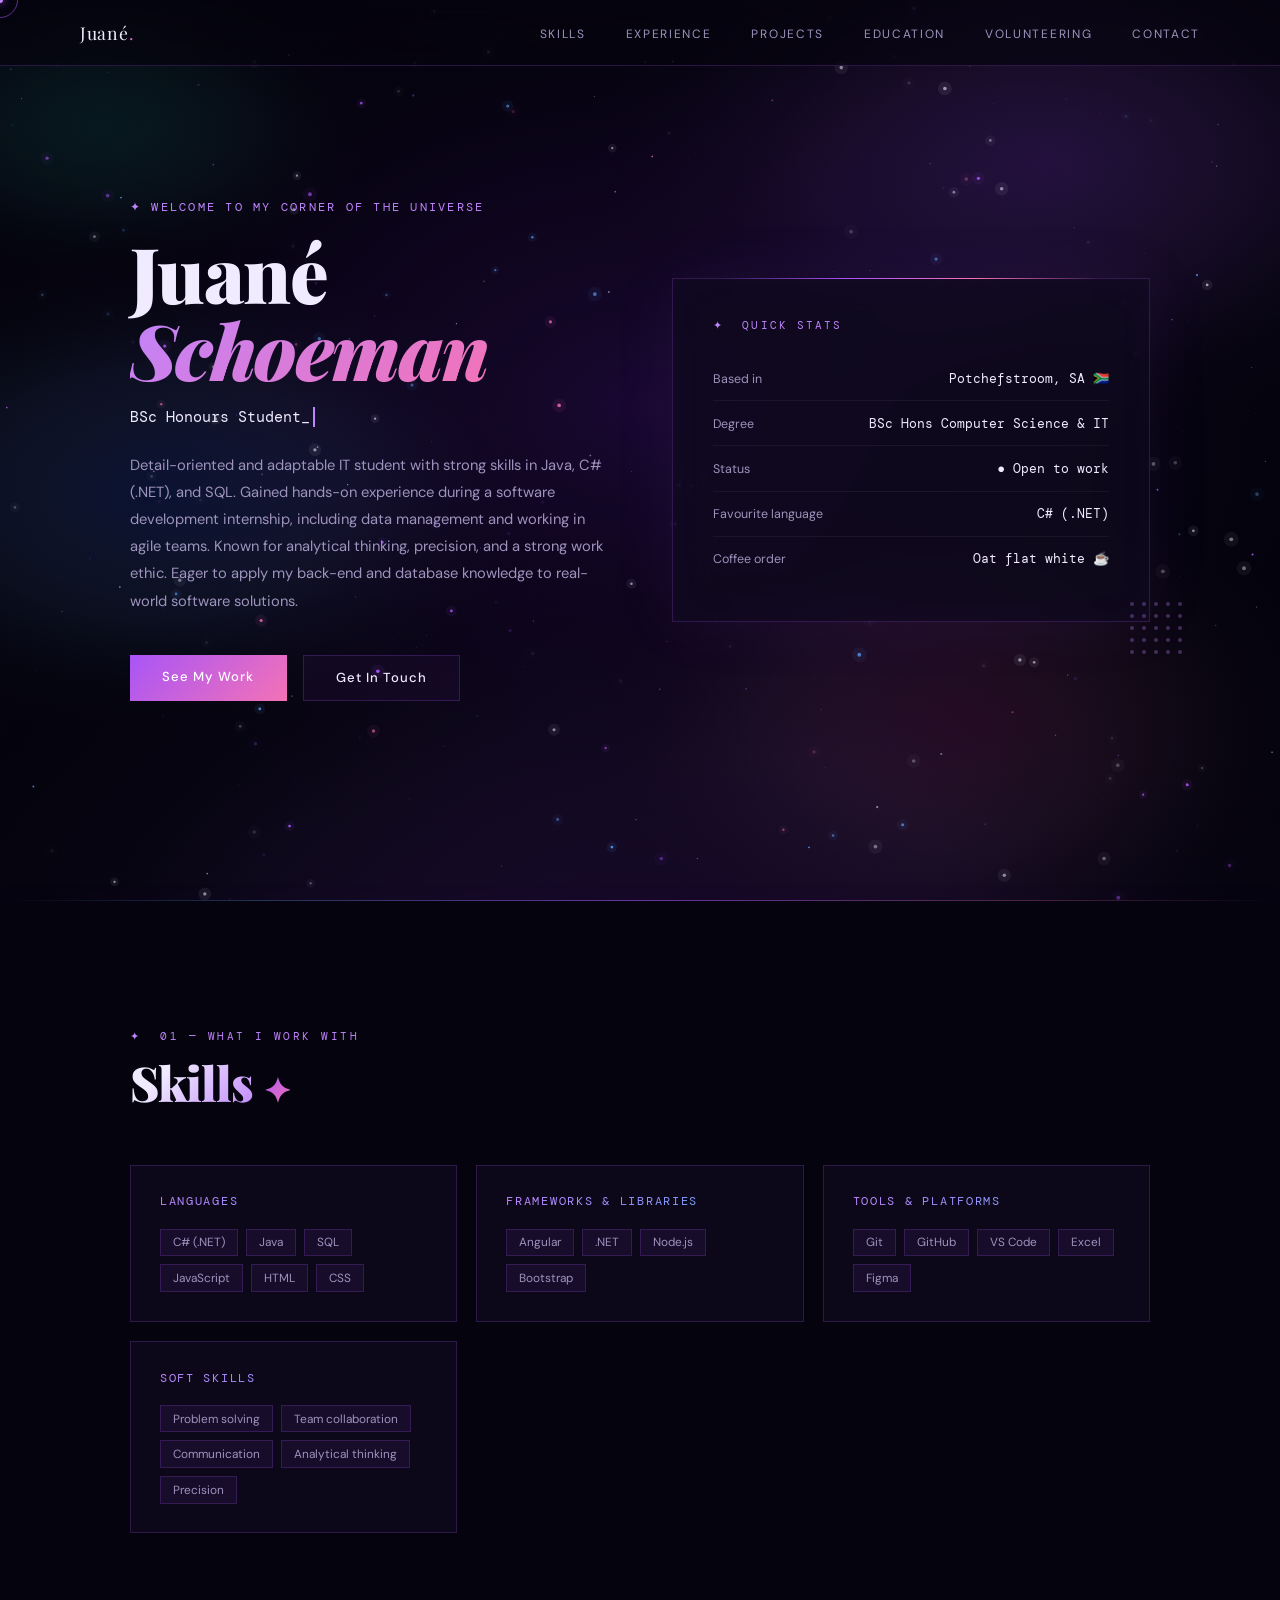
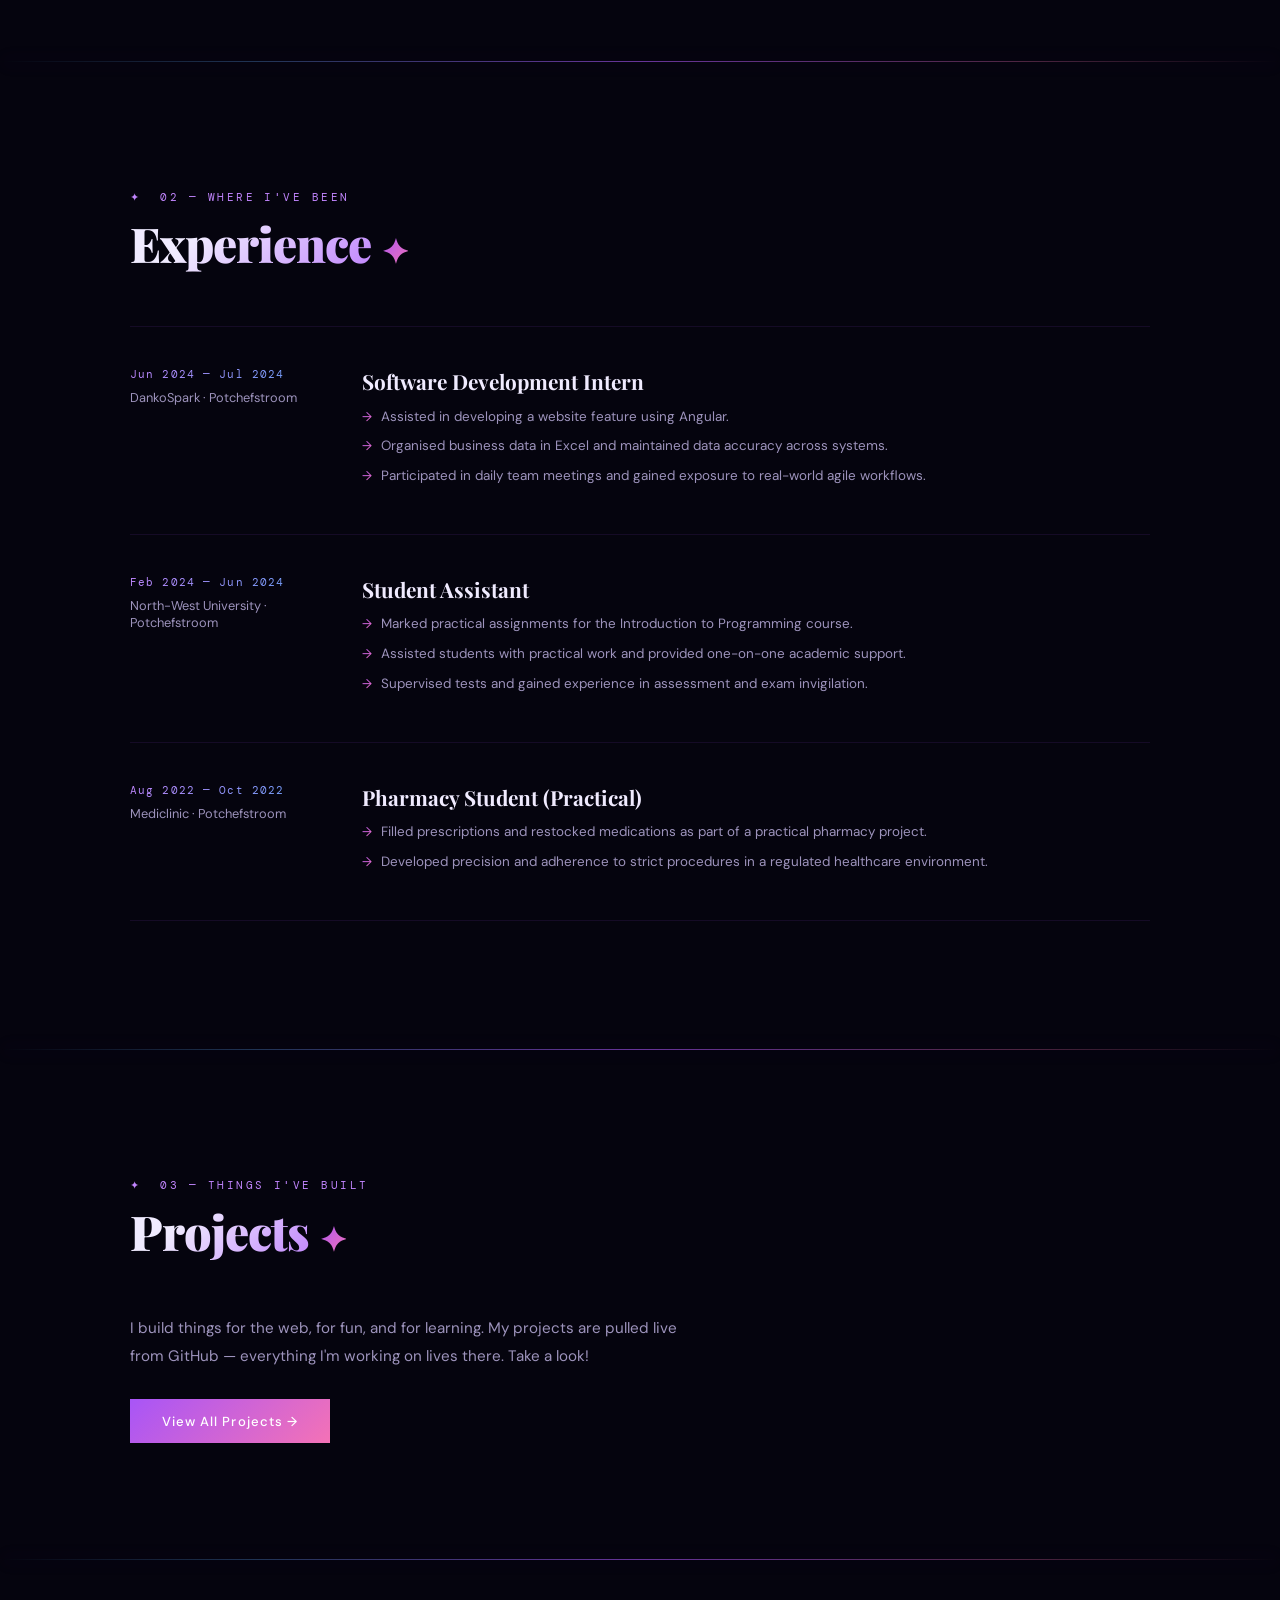
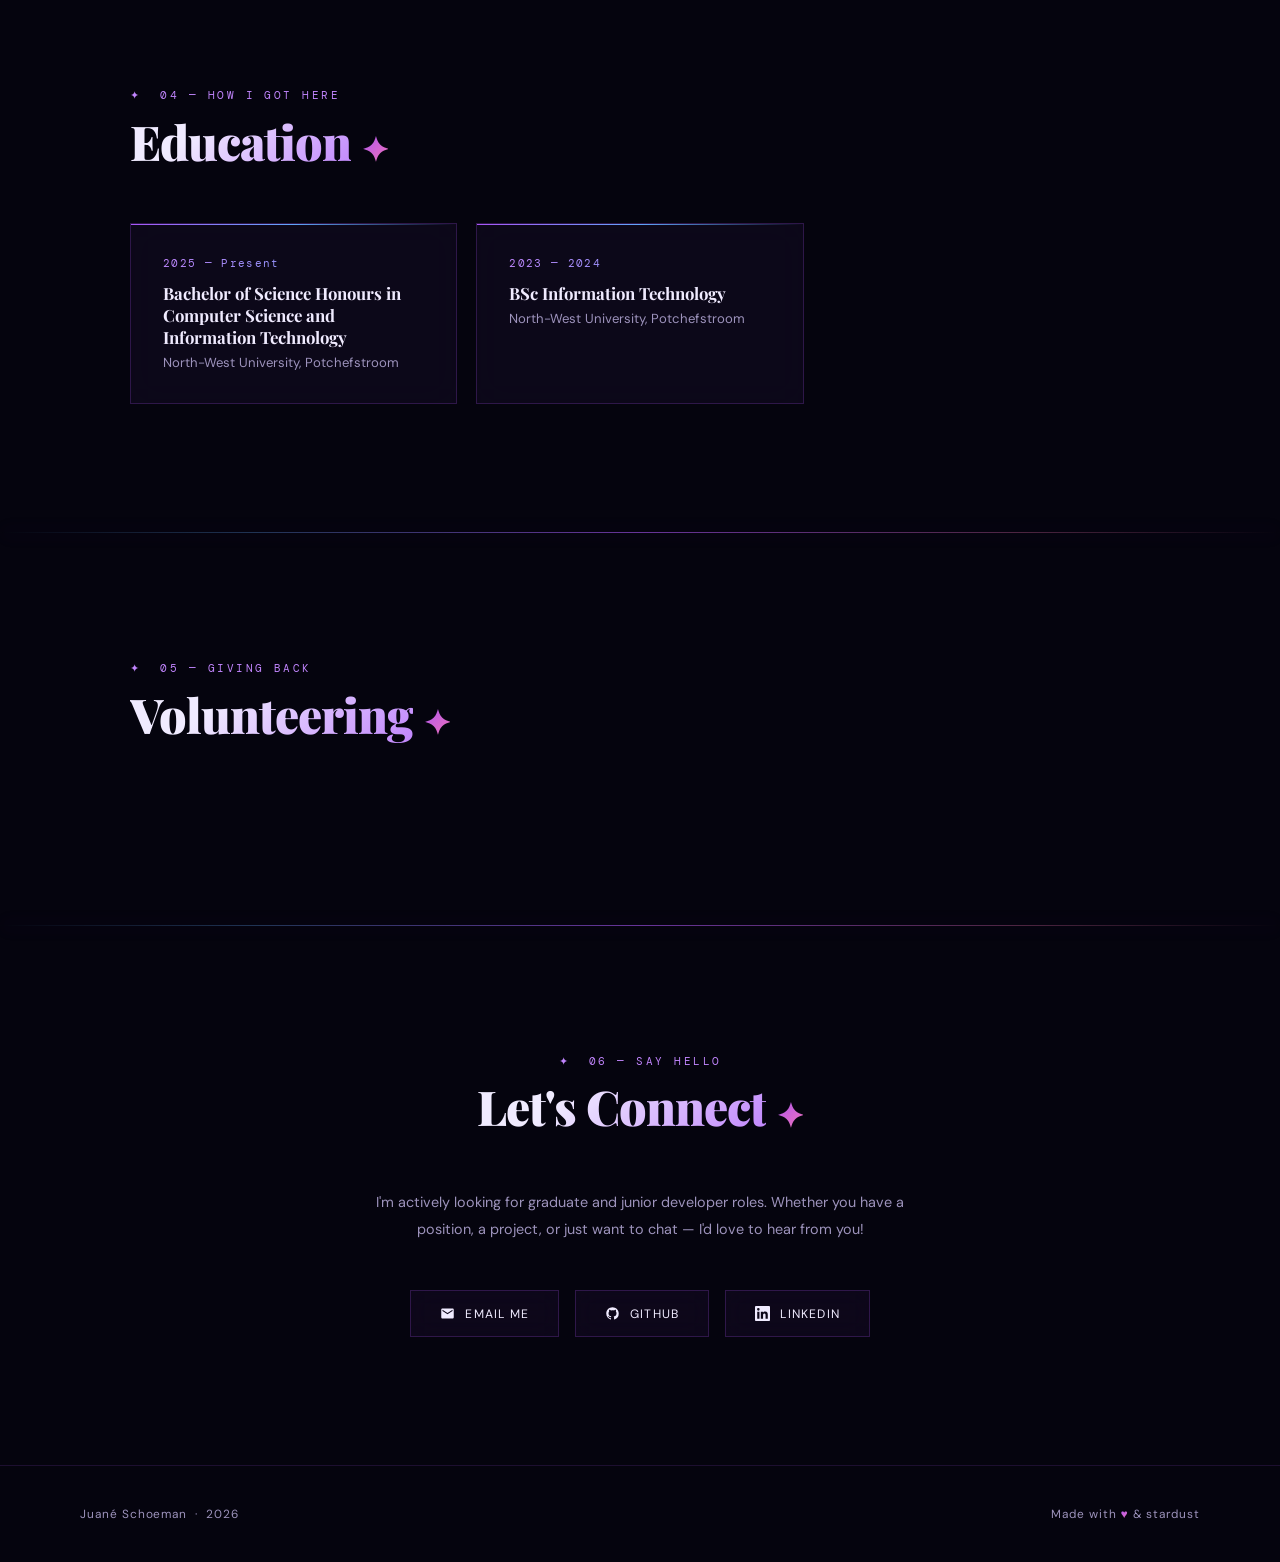
==== index.html @ dbab13a9 "Updated" ====
<!DOCTYPE html>
<html lang="en">
<head>
  <meta charset="UTF-8"/>
  <meta name="viewport" content="width=device-width, initial-scale=1.0"/>
  <title>Juané Schoeman — Software Developer</title>
  <link href="https://fonts.googleapis.com/css2?family=Playfair+Display:ital,wght@0,700;0,900;1,700&family=DM+Sans:wght@300;400;500&family=DM+Mono:wght@400;500&display=swap" rel="stylesheet"/>
  <link rel="stylesheet" href="style.css"/>
</head>
<body>

<!-- Galaxy canvas -->
<canvas id="nebula-canvas"></canvas>

<!-- Cursor -->
<div id="cur-dot"></div>
<div id="cur-ring"></div>

<!-- ═══ NAV ═══ -->
<nav>
  <a class="nav-logo" href="#hero">Juané<span>.</span></a>
  <ul class="nav-links">
    <li><a href="#skills">Skills</a></li>
    <li><a href="#experience">Experience</a></li>
    <li><a href="projects.html">Projects</a></li>
    <li><a href="#education">Education</a></li>
    <li><a href="#volunteering">Volunteering</a></li>
    <li><a href="#contact">Contact</a></li>
  </ul>
</nav>

<!-- ═══ HERO ═══ -->
<div id="hero">
  <div class="hero-inner">
    <div class="hero-left">
      <p class="hero-greeting" id="hero-greeting"></p>
      <h1 class="hero-name" id="hero-name"></h1>
      <p class="hero-title"><span id="typed"></span></p>
      <p class="hero-bio" id="hero-bio"></p>
      <div class="hero-cta">
        <a href="#projects" class="btn-fill">See My Work</a>
        <a href="#contact"  class="btn-ghost">Get In Touch</a>
      </div>
    </div>
    <div class="hero-right">
      <div class="hero-card">
        <p class="card-label">✦ &nbsp;quick stats</p>
        <div id="stats-list"></div>
      </div>
      <div class="hero-dots">
        <span></span><span></span><span></span><span></span><span></span>
        <span></span><span></span><span></span><span></span><span></span>
        <span></span><span></span><span></span><span></span><span></span>
        <span></span><span></span><span></span><span></span><span></span>
        <span></span><span></span><span></span><span></span><span></span>
      </div>
    </div>
  </div>
</div>

<div class="nebula-divider"></div>

<!-- ═══ SKILLS ═══ -->
<section id="skills" class="sec-reveal">
  <p class="sec-eyebrow">✦ &nbsp;01 — what I work with</p>
  <h2 class="sec-title"><span class="gradient-text">Skills</span><em class="title-star">✦</em></h2>
  <div class="skills-grid" id="skills-grid"></div>
</section>

<div class="nebula-divider"></div>

<!-- ═══ EXPERIENCE ═══ -->
<section id="experience" class="sec-reveal">
  <p class="sec-eyebrow">✦ &nbsp;02 — where I've been</p>
  <h2 class="sec-title"><span class="gradient-text">Experience</span><em class="title-star">✦</em></h2>
  <div class="exp-list" id="exp-list"></div>
</section>

<div class="nebula-divider"></div>

<!-- ═══ PROJECTS TEASER ═══ -->
<section id="projects" class="sec-reveal">
  <p class="sec-eyebrow">✦ &nbsp;03 — things I've built</p>
  <h2 class="sec-title"><span class="gradient-text">Projects</span><em class="title-star">✦</em></h2>
  <p style="color:var(--muted); font-size:.95rem; line-height:1.85; max-width:560px; margin-bottom:2.5rem;">
    I build things for the web, for fun, and for learning. My projects are pulled live from
    GitHub — everything I'm working on lives there. Take a look!
  </p>
  <a href="projects.html" class="btn-fill">View All Projects →</a>
</section>

<div class="nebula-divider"></div>

<!-- ═══ EDUCATION ═══ -->
<section id="education" class="sec-reveal">
  <p class="sec-eyebrow">✦ &nbsp;04 — how I got here</p>
  <h2 class="sec-title"><span class="gradient-text">Education</span><em class="title-star">✦</em></h2>
  <div class="edu-grid" id="edu-grid"></div>
</section>

<div class="nebula-divider"></div>

<!-- ═══ VOLUNTEERING ═══ -->
<section id="volunteering" class="sec-reveal">
  <p class="sec-eyebrow">✦ &nbsp;05 — giving back</p>
  <h2 class="sec-title"><span class="gradient-text">Volunteering</span><em class="title-star">✦</em></h2>
  <div class="exp-list" id="vol-list"></div>
</section>

<div class="nebula-divider"></div>

<!-- ═══ CONTACT ═══ -->
<section id="contact" class="sec-reveal">
  <div class="contact-inner">
    <p class="sec-eyebrow">✦ &nbsp;06 — say hello</p>
    <h2 class="sec-title"><span class="gradient-text">Let's Connect</span><em class="title-star">✦</em></h2>
    <p class="contact-sub">
      I'm actively looking for graduate and junior developer roles. Whether you have a
      position, a project, or just want to chat — I'd love to hear from you!
    </p>
    <div class="contact-grid">
      <a id="contact-email" href="#" class="contact-btn">
        <svg viewBox="0 0 24 24"><path d="M20 4H4c-1.1 0-2 .9-2 2v12c0 1.1.9 2 2 2h16c1.1 0 2-.9 2-2V6c0-1.1-.9-2-2-2zm0 4l-8 5-8-5V6l8 5 8-5v2z"/></svg>
        Email Me
      </a>
      <a id="contact-github" href="#" target="_blank" class="contact-btn">
        <svg viewBox="0 0 24 24"><path d="M12 2C6.48 2 2 6.48 2 12c0 4.42 2.87 8.17 6.84 9.5.5.09.68-.22.68-.48v-1.7c-2.78.6-3.37-1.34-3.37-1.34-.45-1.16-1.1-1.47-1.1-1.47-.9-.62.07-.6.07-.6 1 .07 1.53 1.03 1.53 1.03.89 1.52 2.34 1.08 2.91.83.09-.65.35-1.08.63-1.33-2.22-.25-4.55-1.11-4.55-4.94 0-1.09.39-1.98 1.03-2.68-.1-.25-.45-1.27.1-2.64 0 0 .84-.27 2.75 1.02A9.56 9.56 0 0 1 12 6.8c.85 0 1.71.11 2.51.33 1.91-1.29 2.75-1.02 2.75-1.02.55 1.37.2 2.39.1 2.64.64.7 1.03 1.59 1.03 2.68 0 3.84-2.34 4.69-4.57 4.93.36.31.68.92.68 1.85v2.74c0 .27.18.58.69.48A10.01 10.01 0 0 0 22 12c0-5.52-4.48-10-10-10z"/></svg>
        GitHub
      </a>
      <a id="contact-linkedin" href="#" target="_blank" class="contact-btn">
        <svg viewBox="0 0 24 24"><path d="M20.45 20.45h-3.56v-5.57c0-1.33-.03-3.04-1.85-3.04-1.85 0-2.13 1.45-2.13 2.94v5.67H9.35V9h3.42v1.56h.05c.48-.91 1.64-1.86 3.37-1.86 3.6 0 4.27 2.37 4.27 5.46v6.29zM5.34 7.43a2.07 2.07 0 1 1 0-4.14 2.07 2.07 0 0 1 0 4.14zm1.78 13.02H3.56V9h3.56v11.45zM22.22 0H1.77C.79 0 0 .77 0 1.72v20.56C0 23.23.79 24 1.77 24h20.45C23.21 24 24 23.23 24 22.28V1.72C24 .77 23.21 0 22.22 0z"/></svg>
        LinkedIn
      </a>
    </div>
  </div>
</section>

<footer>
  <span>Juané Schoeman &nbsp;·&nbsp; <span id="yr"></span></span>
  <span>Made with <span class="footer-heart">♥</span> &amp; stardust</span>
</footer>

<script src="script.js"></script>
</body>
</html>
---- style.css ----
/* ═══════════════════════════════════════════
   Juané Schoeman — Portfolio Stylesheet
   Galaxy / Nebula Theme
   ═══════════════════════════════════════════ */

*, *::before, *::after { box-sizing: border-box; margin: 0; padding: 0; }

/* ── Variables ── */
:root {
  --bg:          #05040e;
  --bg2:         rgba(15,10,30,0.75);
  --bg3:         rgba(20,14,40,0.6);
  --purple:      #a855f7;
  --purple-soft: #c084fc;
  --blue:        #60a5fa;
  --pink:        #f472b6;
  --teal:        #2dd4bf;
  --white:       #f0ebff;
  --muted:       #9d93bc;
  --border:      rgba(168,85,247,0.22);
  --border2:     rgba(255,255,255,0.08);
  --glow-p:      rgba(168,85,247,0.35);
  --glow-pk:     rgba(244,114,182,0.25);
}

html { scroll-behavior: smooth; }

body {
  background: var(--bg);
  color: var(--white);
  font-family: 'DM Sans', sans-serif;
  overflow-x: hidden;
  cursor: none;
}

/* ── Nebula Canvas ── */
#nebula-canvas { position: fixed; inset: 0; z-index: 0; pointer-events: none; }

/* ── Custom Cursor ── */
#cur-dot, #cur-ring {
  position: fixed; pointer-events: none; z-index: 9999;
  border-radius: 50%; transform: translate(-50%, -50%);
}
#cur-dot {
  width: 6px; height: 6px;
  background: var(--purple-soft);
  box-shadow: 0 0 8px var(--purple);
}
#cur-ring {
  width: 36px; height: 36px;
  border: 1px solid var(--purple);
  opacity: .55;
  transition: width .2s, height .2s, opacity .2s, border-color .2s;
}
body:has(a:hover) #cur-ring,
body:has(button:hover) #cur-ring {
  width: 56px; height: 56px; opacity: 1; border-color: var(--pink);
}

/* ── Scrollbar ── */
::-webkit-scrollbar { width: 3px; }
::-webkit-scrollbar-track { background: var(--bg); }
::-webkit-scrollbar-thumb { background: linear-gradient(var(--purple), var(--pink)); border-radius: 2px; }

/* ── Nav ── */
nav {
  position: fixed; top: 0; width: 100%; z-index: 200;
  display: flex; align-items: center; justify-content: space-between;
  padding: 1.3rem 5rem;
  background: rgba(5,4,14,0.6);
  backdrop-filter: blur(28px);
  border-bottom: 1px solid var(--border);
}
.nav-logo {
  font-family: 'Playfair Display', serif;
  font-size: 1.1rem; color: var(--white);
  text-decoration: none; letter-spacing: .04em;
}
.nav-logo span {
  background: linear-gradient(135deg, var(--purple), var(--pink));
  -webkit-background-clip: text; -webkit-text-fill-color: transparent;
}
.nav-links { display: flex; gap: 2.5rem; list-style: none; }
.nav-links a {
  font-size: .75rem; letter-spacing: .14em; text-transform: uppercase;
  color: var(--muted); text-decoration: none;
  transition: color .2s; position: relative;
}
.nav-links a::after {
  content: ''; position: absolute; bottom: -4px; left: 0;
  width: 0; height: 1px;
  background: linear-gradient(90deg, var(--purple), var(--pink));
  transition: width .3s;
}
.nav-links a:hover { color: var(--white); }
.nav-links a:hover::after { width: 100%; }

/* ── Sections ── */
section { position: relative; z-index: 1; padding: 8rem 5rem; max-width: 1180px; margin: 0 auto; }

/* ── Nebula Divider ── */
.nebula-divider {
  position: relative; z-index: 1; width: 100%; height: 1px;
  background: linear-gradient(90deg,
    transparent 0%,
    rgba(96,165,250,0.3) 20%,
    rgba(168,85,247,0.6) 50%,
    rgba(244,114,182,0.3) 80%,
    transparent 100%);
  box-shadow: 0 0 18px rgba(168,85,247,0.25);
}

/* ── Section Headers ── */
.sec-eyebrow {
  font-family: 'DM Mono', monospace;
  font-size: .7rem; letter-spacing: .22em; text-transform: uppercase;
  color: var(--purple-soft); margin-bottom: .8rem;
}
.sec-title {
  font-family: 'Playfair Display', serif;
  font-size: clamp(2rem, 4vw, 3rem);
  font-weight: 900; letter-spacing: -.02em;
  line-height: 1.1; margin-bottom: 3.5rem;
}
.gradient-text {
  background: linear-gradient(135deg, var(--white) 30%, var(--purple-soft));
  -webkit-background-clip: text; -webkit-text-fill-color: transparent;
}
.title-star {
  display: inline-block; margin-left: .6rem;
  font-style: normal; font-size: .7em;
  background: linear-gradient(135deg, var(--purple), var(--pink));
  -webkit-background-clip: text; -webkit-text-fill-color: transparent;
  vertical-align: middle;
}

/* ── Section Reveal ── */
.sec-reveal {
  opacity: 0; transform: translateY(40px);
  transition: opacity .9s cubic-bezier(.16,1,.3,1), transform .9s cubic-bezier(.16,1,.3,1);
}
.sec-reveal.in-view { opacity: 1; transform: translateY(0); }

/* ── Hero ── */
#hero { min-height: 100vh; max-width: 100%; display: flex; align-items: center; padding: 0; }
.hero-inner {
  max-width: 1180px; width: 100%; margin: 0 auto; padding: 0 5rem;
  display: grid; grid-template-columns: 1fr 1fr; gap: 4rem; align-items: center;
}
.hero-greeting {
  font-family: 'DM Mono', monospace; font-size: .78rem; color: var(--purple-soft);
  letter-spacing: .18em; text-transform: uppercase; margin-bottom: 1.2rem;
  animation: fadeUp .6s ease both;
}
.hero-name {
  font-family: 'Playfair Display', serif;
  font-size: clamp(3rem, 6vw, 5.5rem); font-weight: 900;
  line-height: 1.0; letter-spacing: -.02em;
  animation: fadeUp .6s .1s ease both;
}
.hero-name em {
  font-style: italic;
  background: linear-gradient(135deg, var(--purple-soft), var(--pink));
  -webkit-background-clip: text; -webkit-text-fill-color: transparent;
}
.hero-title {
  margin-top: 1.2rem; font-family: 'DM Mono', monospace;
  font-size: .92rem; color: var(--muted);
  animation: fadeUp .6s .2s ease both; min-height: 1.4em;
}
.hero-title span { color: var(--white); border-right: 2px solid var(--purple-soft); padding-right: 3px; }
.hero-bio {
  margin-top: 1.5rem; color: var(--muted);
  font-size: .92rem; line-height: 1.85; max-width: 480px;
  animation: fadeUp .6s .3s ease both;
}
.hero-cta { display: flex; gap: 1rem; margin-top: 2.5rem; flex-wrap: wrap; animation: fadeUp .6s .4s ease both; }

/* ── Buttons ── */
.btn-fill {
  background: linear-gradient(135deg, var(--purple), var(--pink));
  color: #fff; padding: .85rem 2rem; border: none;
  font-family: 'DM Sans', sans-serif; font-weight: 500;
  font-size: .82rem; letter-spacing: .08em;
  text-decoration: none; cursor: none;
  position: relative; overflow: hidden;
  transition: box-shadow .3s, transform .15s;
}
.btn-fill:hover { box-shadow: 0 6px 28px var(--glow-p), 0 0 60px var(--glow-pk); }

.btn-ghost {
  border: 1px solid var(--border); color: var(--white);
  padding: .85rem 2rem;
  font-family: 'DM Sans', sans-serif; font-weight: 500;
  font-size: .82rem; letter-spacing: .08em;
  text-decoration: none; cursor: none;
  background: rgba(168,85,247,0.05);
  transition: border-color .2s, background .2s, color .2s, box-shadow .2s;
}
.btn-ghost:hover {
  border-color: var(--purple-soft); color: var(--purple-soft);
  background: rgba(168,85,247,0.1); box-shadow: 0 0 20px rgba(168,85,247,0.15);
}

/* ── Hero Card ── */
.hero-right { animation: fadeUp .6s .35s ease both; position: relative; }
.hero-card {
  background: var(--bg2); border: 1px solid var(--border);
  padding: 2.5rem; position: relative;
  backdrop-filter: blur(20px);
  box-shadow: 0 0 60px rgba(168,85,247,0.08), inset 0 0 40px rgba(168,85,247,0.03);
}
.hero-card::before {
  content: ''; position: absolute; top: -1px; left: 10%; right: 10%; height: 1px;
  background: linear-gradient(90deg, transparent, var(--purple), var(--pink), transparent);
}
.card-label {
  font-family: 'DM Mono', monospace; font-size: .66rem;
  letter-spacing: .2em; text-transform: uppercase;
  color: var(--purple-soft); margin-bottom: 1.5rem;
}
.card-stat {
  display: flex; justify-content: space-between; align-items: baseline;
  padding: .85rem 0; border-bottom: 1px solid rgba(255,255,255,0.05);
}
.card-stat:last-child { border-bottom: none; }
.stat-label { font-size: .78rem; color: var(--muted); }
.stat-value { font-family: 'DM Mono', monospace; font-size: .82rem; color: var(--white); }
.stat-value .accent {
  background: linear-gradient(135deg, var(--purple-soft), var(--pink));
  -webkit-background-clip: text; -webkit-text-fill-color: transparent;
}
.hero-dots {
  position: absolute; bottom: -2rem; right: -2rem;
  display: grid; grid-template-columns: repeat(5,1fr); gap: 8px; opacity: .3;
}
.hero-dots span { width: 4px; height: 4px; border-radius: 50%; background: var(--purple-soft); display: block; }

/* ── Skills ── */
.skills-grid { display: grid; grid-template-columns: repeat(auto-fill, minmax(260px,1fr)); gap: 1.2rem; }
.skill-box {
  background: var(--bg2); border: 1px solid var(--border);
  padding: 1.8rem; position: relative; overflow: hidden;
  backdrop-filter: blur(16px);
  transition: border-color .3s, transform .3s, box-shadow .3s;
}
.skill-box::before {
  content: ''; position: absolute; top: 0; left: 0; width: 100%; height: 1px;
  background: linear-gradient(90deg, transparent, var(--purple), transparent);
  opacity: 0; transition: opacity .3s;
}
.skill-box:hover { border-color: rgba(168,85,247,0.5); transform: translateY(-4px); box-shadow: 0 8px 40px rgba(168,85,247,0.15), 0 0 80px rgba(168,85,247,0.05); }
.skill-box:hover::before { opacity: 1; }
.skill-box::after {
  content: ''; position: absolute; top: 0; left: -75%; width: 50%; height: 100%;
  background: linear-gradient(120deg, transparent, rgba(168,85,247,0.07), transparent);
  transform: skewX(-20deg); transition: left .55s ease; pointer-events: none;
}
.skill-box:hover::after { left: 130%; }
.skill-box-title {
  font-family: 'DM Mono', monospace; font-size: .72rem; letter-spacing: .15em; text-transform: uppercase;
  background: linear-gradient(135deg, var(--purple-soft), var(--blue));
  -webkit-background-clip: text; -webkit-text-fill-color: transparent;
  margin-bottom: 1.2rem;
}
.skill-pills { display: flex; flex-wrap: wrap; gap: .5rem; }
.skill-pill {
  background: rgba(168,85,247,0.08); border: 1px solid rgba(168,85,247,0.2);
  color: var(--muted); font-size: .74rem; padding: .3rem .75rem;
  transition: color .2s, border-color .2s, background .2s;
}
.skill-pill:hover { color: var(--white); border-color: var(--purple); background: rgba(168,85,247,0.15); }

/* ── Experience ── */
.exp-list { display: flex; flex-direction: column; }
.exp-item {
  display: grid; grid-template-columns: 200px 1fr;
  gap: 2rem; padding: 2.5rem 0;
  border-bottom: 1px solid rgba(168,85,247,0.1);
  opacity: 0; transform: translateY(20px);
  transition: opacity .6s, transform .6s;
}
.exp-item:first-child { border-top: 1px solid rgba(168,85,247,0.1); }
.exp-item.visible { opacity: 1; transform: translateY(0); }
.exp-date {
  font-family: 'DM Mono', monospace; font-size: .7rem;
  background: linear-gradient(135deg, var(--purple-soft), var(--blue));
  -webkit-background-clip: text; -webkit-text-fill-color: transparent;
  letter-spacing: .1em; margin-bottom: .5rem;
}
.exp-company { font-size: .8rem; color: var(--muted); }
.exp-role { font-family: 'Playfair Display', serif; font-size: 1.3rem; font-weight: 700; margin-bottom: .6rem; }
.exp-desc { color: var(--muted); font-size: .84rem; line-height: 1.8; }
.exp-desc li { list-style: none; padding-left: 1.2rem; position: relative; margin-bottom: .35rem; }
.exp-desc li::before {
  content: '→'; position: absolute; left: 0;
  background: linear-gradient(135deg, var(--purple), var(--pink));
  -webkit-background-clip: text; -webkit-text-fill-color: transparent;
  font-size: .8rem;
}

/* ── Projects ── */
.proj-grid { display: grid; grid-template-columns: repeat(auto-fill, minmax(320px,1fr)); gap: 1.5rem; }
.proj-card {
  background: var(--bg2); border: 1px solid var(--border);
  padding: 2rem; position: relative; overflow: hidden;
  backdrop-filter: blur(16px);
  opacity: 0; transform: translateY(20px);
  transition: opacity .5s, transform .5s, border-color .3s, box-shadow .3s;
}
.proj-card.visible { opacity: 1; transform: translateY(0); }
.proj-card:hover { border-color: rgba(168,85,247,0.5); box-shadow: 0 8px 40px rgba(168,85,247,0.18), 0 0 80px rgba(244,114,182,0.06); }
.proj-card::before {
  content: ''; position: absolute; bottom: 0; left: 0; right: 0; height: 1px;
  background: linear-gradient(90deg, transparent, var(--purple), var(--pink), transparent);
  transform: scaleX(0); transform-origin: left; transition: transform .4s;
}
.proj-card:hover::before { transform: scaleX(1); }
.proj-card::after {
  content: ''; position: absolute; top: 0; left: -75%; width: 50%; height: 100%;
  background: linear-gradient(120deg, transparent, rgba(168,85,247,0.06), transparent);
  transform: skewX(-20deg); transition: left .55s ease; pointer-events: none;
}
.proj-card:hover::after { left: 130%; }
.proj-card-top { display: flex; justify-content: space-between; align-items: flex-start; margin-bottom: 1.2rem; }
.proj-num {
  font-family: 'DM Mono', monospace; font-size: .66rem;
  background: linear-gradient(135deg, var(--purple-soft), var(--pink));
  -webkit-background-clip: text; -webkit-text-fill-color: transparent;
  letter-spacing: .15em;
}
.proj-links-top { display: flex; gap: .8rem; }
.proj-links-top a { color: var(--muted); font-size: .7rem; text-decoration: none; letter-spacing: .1em; text-transform: uppercase; transition: color .2s; }
.proj-links-top a:hover { color: var(--purple-soft); }
.proj-title { font-family: 'Playfair Display', serif; font-size: 1.15rem; font-weight: 700; margin-bottom: .8rem; }
.proj-desc { color: var(--muted); font-size: .82rem; line-height: 1.75; margin-bottom: 1.5rem; }
.proj-stack { display: flex; flex-wrap: wrap; gap: .4rem; }
.proj-tag {
  font-family: 'DM Mono', monospace; font-size: .63rem; letter-spacing: .08em;
  color: var(--purple-soft); border: 1px solid rgba(168,85,247,0.25);
  padding: .2rem .6rem; background: rgba(168,85,247,0.07);
}
.proj-card.placeholder {
  border-style: dashed; display: flex; flex-direction: column;
  align-items: center; justify-content: center;
  min-height: 220px; text-align: center; gap: .8rem;
  border-color: rgba(168,85,247,0.15);
}
.proj-card.placeholder .ph-icon { font-size: 2rem; opacity: .35; }
.proj-card.placeholder p { color: var(--muted); font-size: .8rem; line-height: 1.7; }

/* ── Education ── */
.edu-grid { display: grid; grid-template-columns: repeat(auto-fill, minmax(280px,1fr)); gap: 1.2rem; }
.edu-card {
  background: var(--bg2); border: 1px solid var(--border);
  padding: 2rem; position: relative; overflow: hidden;
  backdrop-filter: blur(16px);
  opacity: 0; transform: translateY(20px);
  transition: opacity .5s, transform .5s, border-color .3s, box-shadow .3s;
}
.edu-card.visible { opacity: 1; transform: translateY(0); }
.edu-card::before {
  content: ''; position: absolute; top: 0; left: 0; right: 0; height: 1px;
  background: linear-gradient(90deg, var(--purple), var(--blue), transparent);
}
.edu-card:hover { border-color: rgba(168,85,247,0.45); box-shadow: 0 8px 40px rgba(168,85,247,0.14); }
.edu-card::after {
  content: ''; position: absolute; top: 0; left: -75%; width: 50%; height: 100%;
  background: linear-gradient(120deg, transparent, rgba(96,165,250,0.06), transparent);
  transform: skewX(-20deg); transition: left .55s ease; pointer-events: none;
}
.edu-card:hover::after { left: 130%; }
.edu-year {
  font-family: 'DM Mono', monospace; font-size: .7rem;
  background: linear-gradient(135deg, var(--purple-soft), var(--blue));
  -webkit-background-clip: text; -webkit-text-fill-color: transparent;
  letter-spacing: .12em; margin-bottom: .7rem;
}
.edu-degree { font-family: 'Playfair Display', serif; font-size: 1.05rem; font-weight: 700; margin-bottom: .4rem; }
.edu-school { color: var(--muted); font-size: .82rem; }

/* ── Contact ── */
#contact { text-align: center; }
.contact-inner { max-width: 580px; margin: 0 auto; }
.contact-sub { color: var(--muted); font-size: .9rem; line-height: 1.85; margin-bottom: 3rem; }
.contact-grid { display: flex; flex-wrap: wrap; justify-content: center; gap: 1rem; }
.contact-btn {
  display: flex; align-items: center; gap: .65rem;
  border: 1px solid var(--border); color: var(--white);
  padding: .9rem 1.8rem; text-decoration: none;
  font-size: .76rem; letter-spacing: .1em; text-transform: uppercase;
  background: rgba(168,85,247,0.05); backdrop-filter: blur(12px);
  transition: border-color .2s, color .2s, box-shadow .2s, background .2s;
}
.contact-btn:hover { border-color: var(--purple-soft); color: var(--purple-soft); background: rgba(168,85,247,0.12); box-shadow: 0 0 28px rgba(168,85,247,0.2); }
.contact-btn svg { width: 15px; height: 15px; fill: currentColor; flex-shrink: 0; }

/* ── Footer ── */
footer {
  position: relative; z-index: 1;
  border-top: 1px solid rgba(168,85,247,0.15);
  padding: 2.5rem 5rem;
  display: flex; justify-content: space-between; align-items: center;
  color: var(--muted); font-size: .74rem; letter-spacing: .08em;
}
.footer-heart {
  background: linear-gradient(135deg, var(--purple), var(--pink));
  -webkit-background-clip: text; -webkit-text-fill-color: transparent;
}

/* ── Animations ── */
@keyframes fadeUp {
  from { opacity: 0; transform: translateY(24px); }
  to   { opacity: 1; transform: translateY(0); }
}

/* ── Responsive ── */
@media (max-width: 900px) {
  nav { padding: 1rem 1.5rem; }
  .nav-links { display: none; }
  section { padding: 5rem 1.5rem; }
  .hero-inner { grid-template-columns: 1fr; padding: 6rem 1.5rem 3rem; }
  .hero-right { display: none; }
  footer { padding: 2rem 1.5rem; flex-direction: column; gap: .5rem; text-align: center; }
  .exp-item { grid-template-columns: 1fr; gap: .5rem; }
}
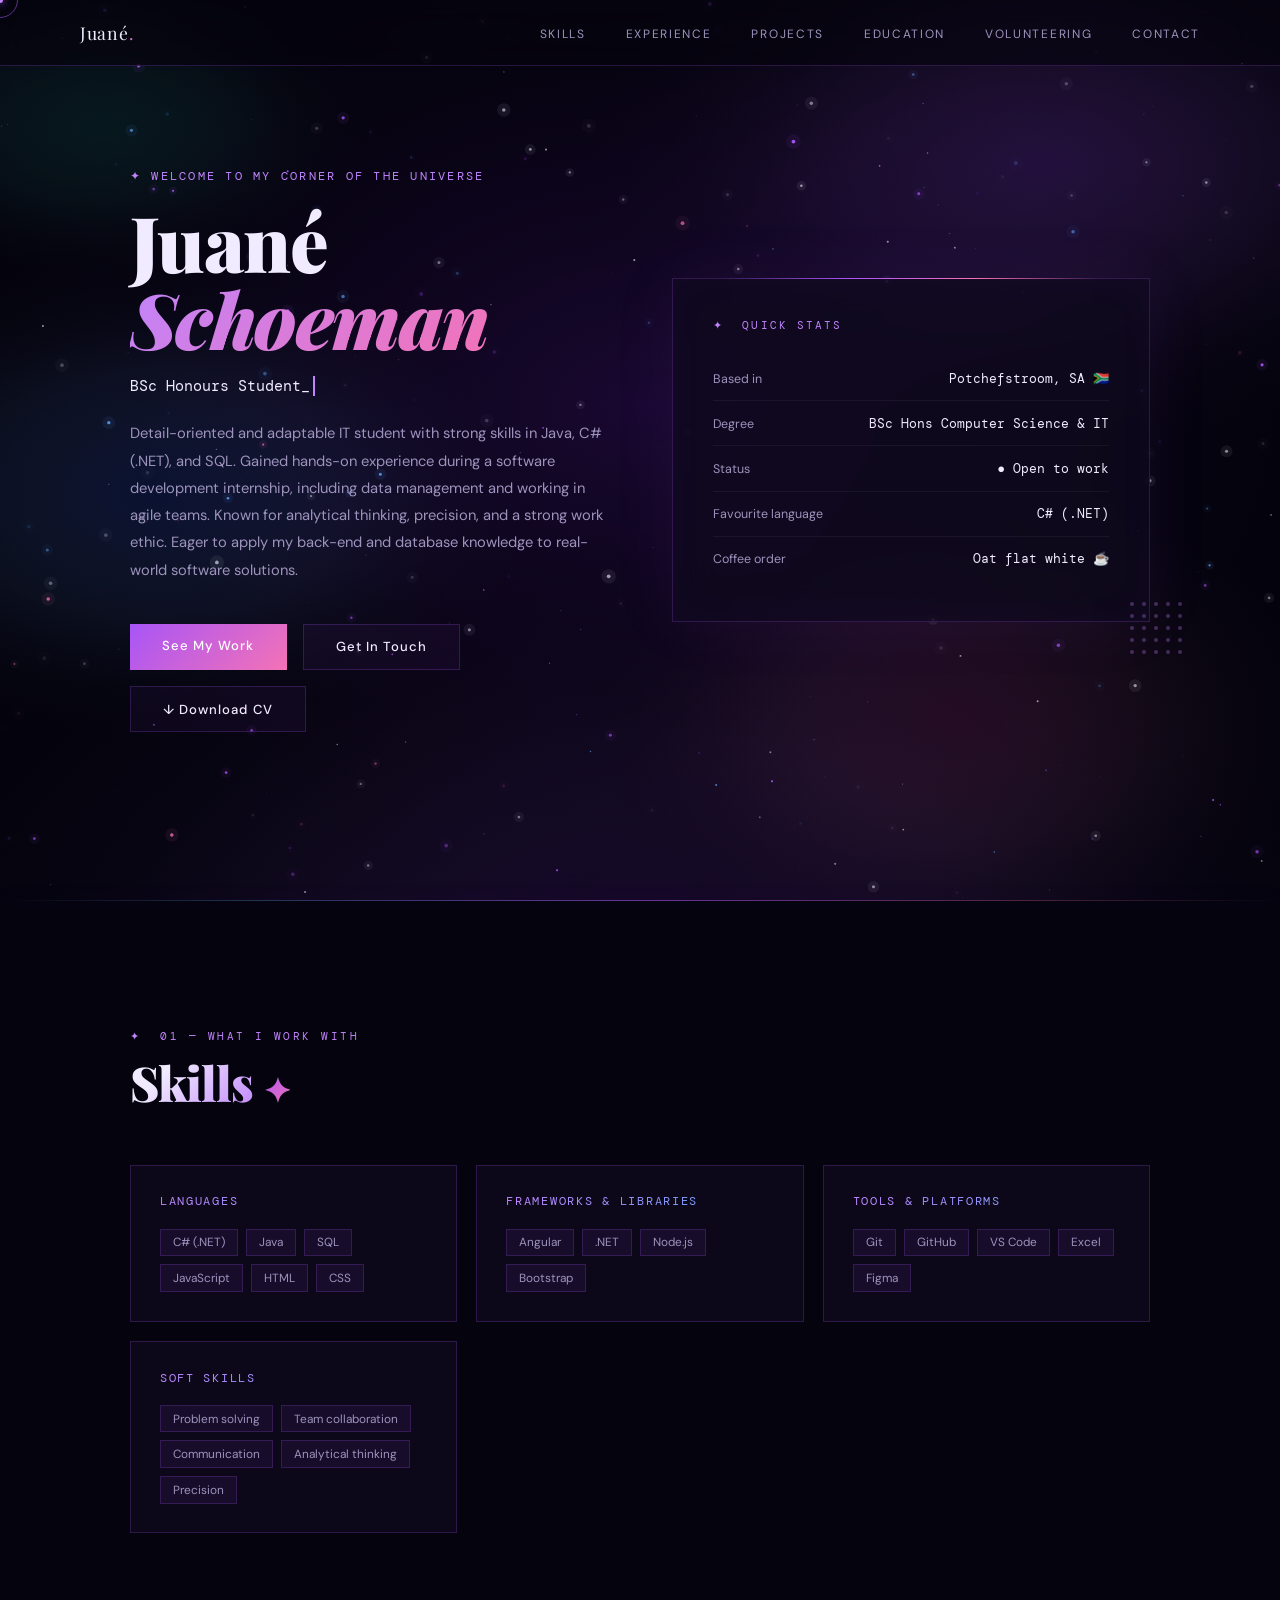
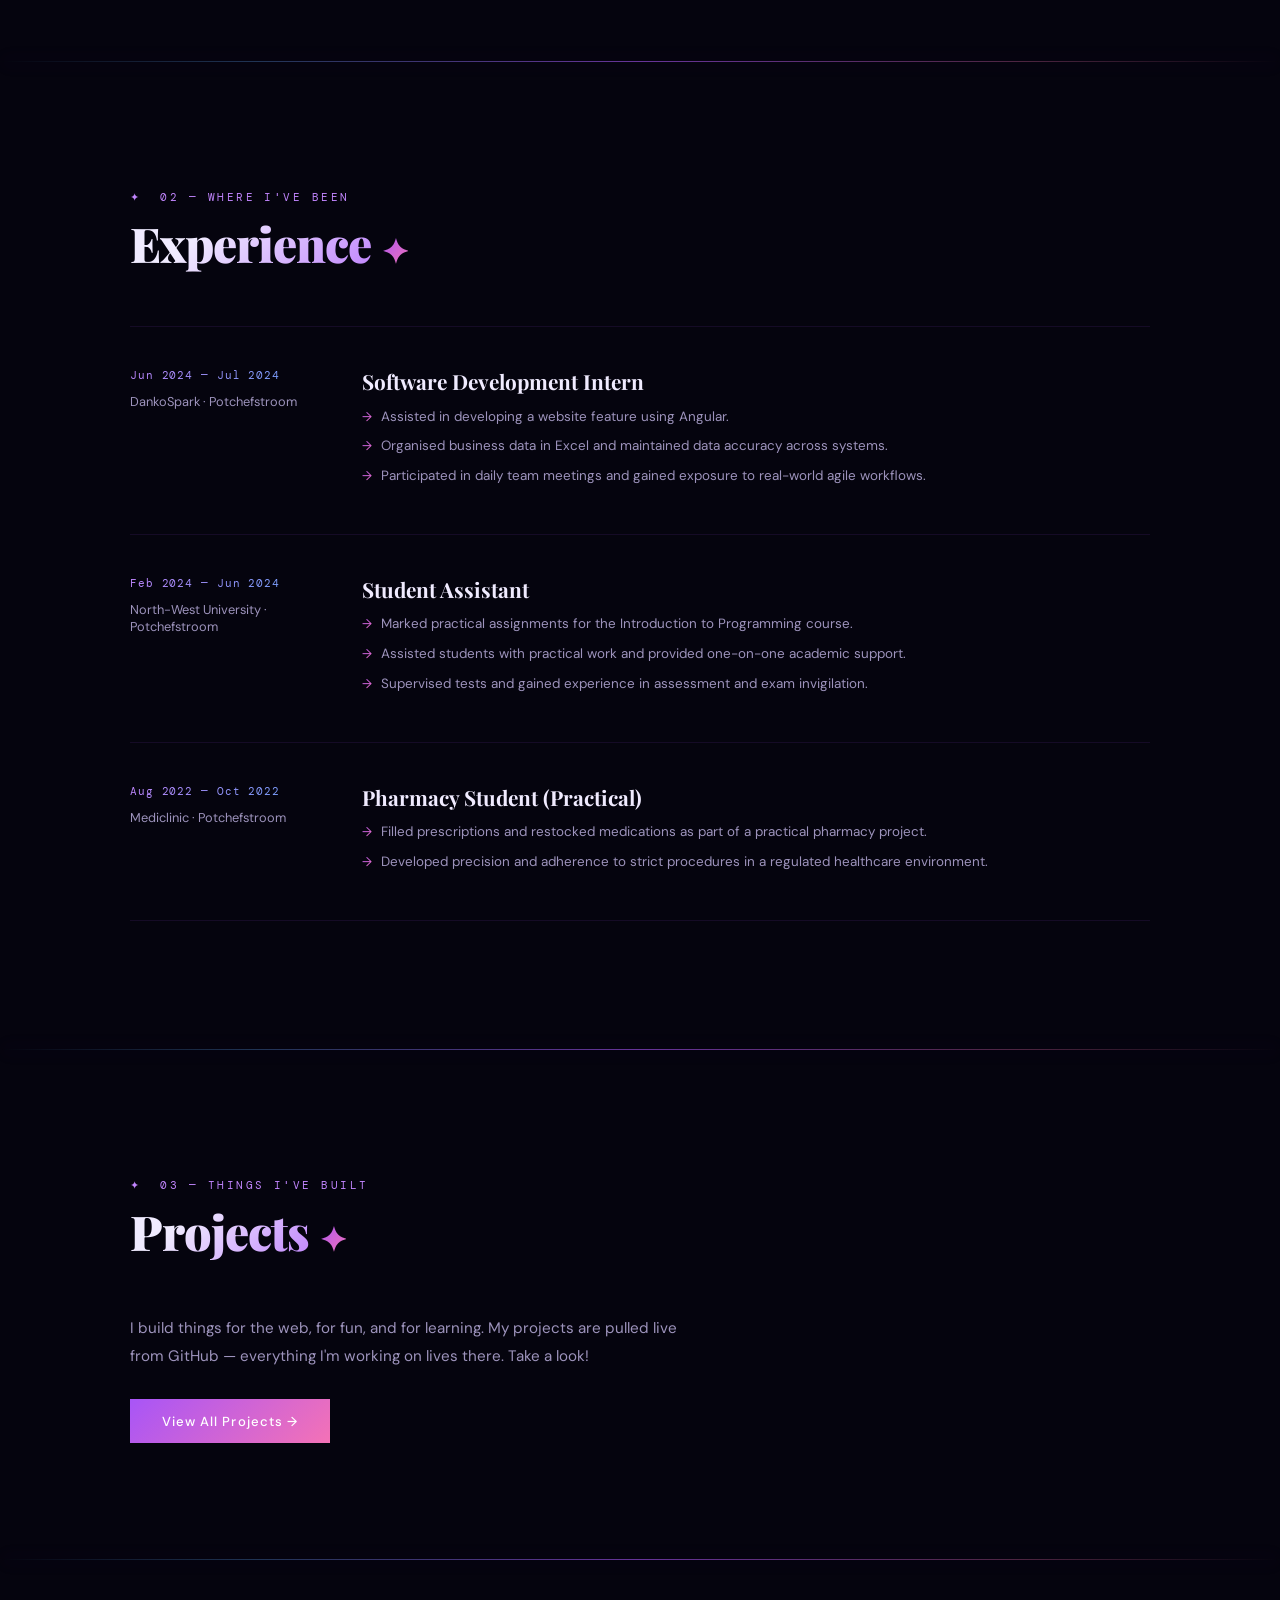
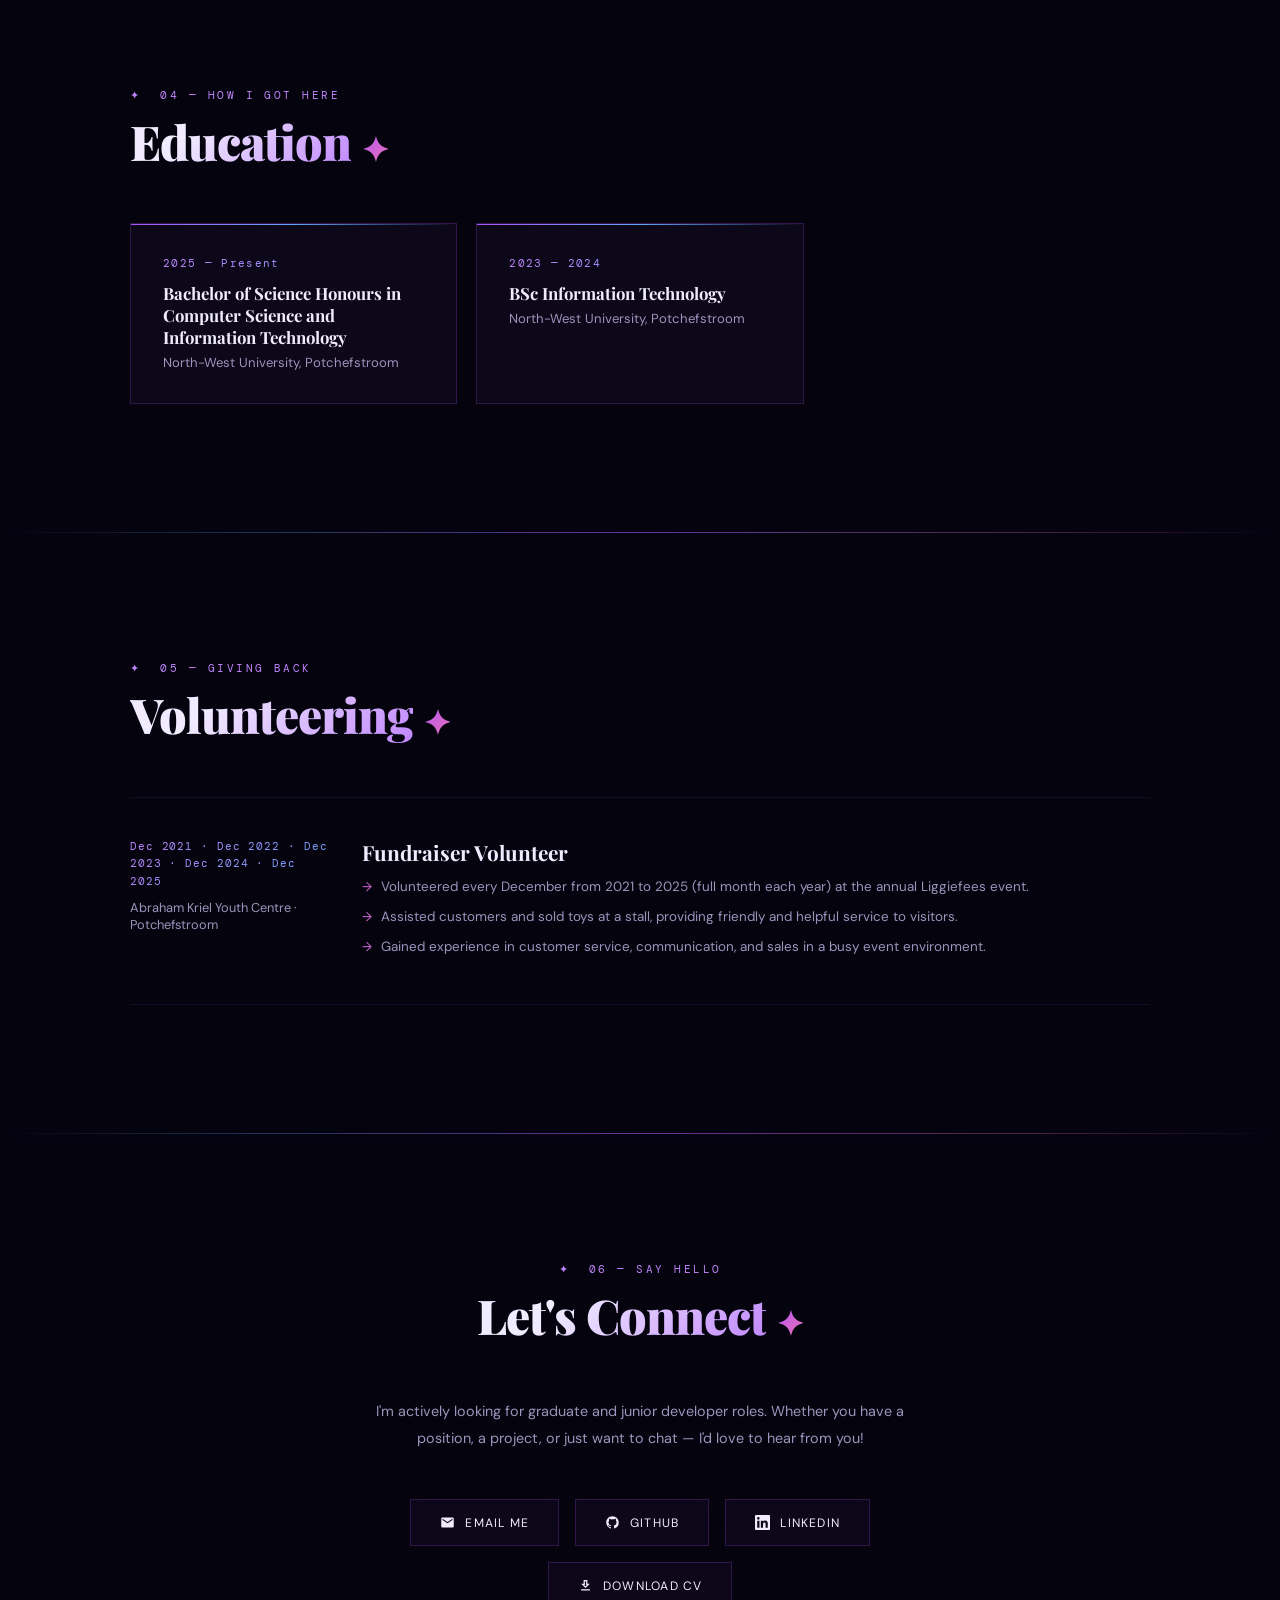
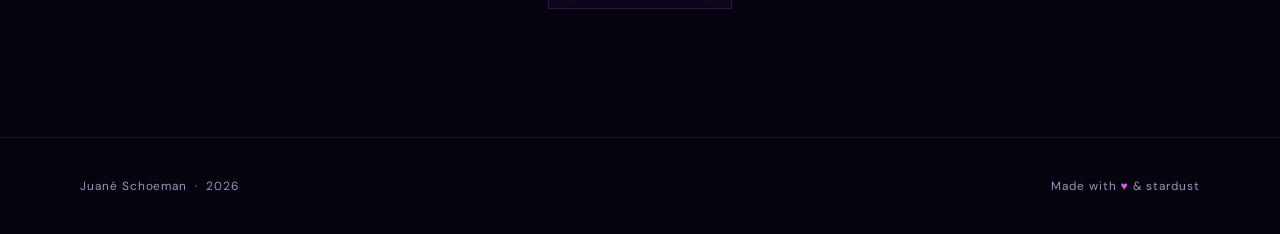
==== commit 78eb4e0c: "Added CV download" ====
--- a/index.html
+++ b/index.html
@@ -40,6 +40,9 @@
       <div class="hero-cta">
         <a href="#projects" class="btn-fill">See My Work</a>
         <a href="#contact"  class="btn-ghost">Get In Touch</a>
+        <a href="Juane_Schoeman_CV.pdf" download class="btn-ghost">
+          ↓ Download CV
+        </a>
       </div>
     </div>
     <div class="hero-right">
@@ -119,7 +122,7 @@
       position, a project, or just want to chat — I'd love to hear from you!
     </p>
     <div class="contact-grid">
-      <a id="contact-email" href="#" class="contact-btn">
+      <a href="mailto:jua.schoeman@gmail.com" id="contact-email" href="#" class="contact-btn">
         <svg viewBox="0 0 24 24"><path d="M20 4H4c-1.1 0-2 .9-2 2v12c0 1.1.9 2 2 2h16c1.1 0 2-.9 2-2V6c0-1.1-.9-2-2-2zm0 4l-8 5-8-5V6l8 5 8-5v2z"/></svg>
         Email Me
       </a>
@@ -130,6 +133,10 @@
       <a id="contact-linkedin" href="#" target="_blank" class="contact-btn">
         <svg viewBox="0 0 24 24"><path d="M20.45 20.45h-3.56v-5.57c0-1.33-.03-3.04-1.85-3.04-1.85 0-2.13 1.45-2.13 2.94v5.67H9.35V9h3.42v1.56h.05c.48-.91 1.64-1.86 3.37-1.86 3.6 0 4.27 2.37 4.27 5.46v6.29zM5.34 7.43a2.07 2.07 0 1 1 0-4.14 2.07 2.07 0 0 1 0 4.14zm1.78 13.02H3.56V9h3.56v11.45zM22.22 0H1.77C.79 0 0 .77 0 1.72v20.56C0 23.23.79 24 1.77 24h20.45C23.21 24 24 23.23 24 22.28V1.72C24 .77 23.21 0 22.22 0z"/></svg>
         LinkedIn
+      </a>
+      <a href="Juane_Schoeman_CV.pdf" download class="contact-btn">
+        <svg viewBox="0 0 24 24"><path d="M19 9h-4V3H9v6H5l7 7 7-7zm-8 2V5h2v6h1.17L12 13.17 9.83 11H11zm-6 7h14v2H5z"/></svg>
+        Download CV
       </a>
     </div>
   </div>
--- a/style.css
+++ b/style.css
@@ -286,7 +286,8 @@
   font-family: 'DM Mono', monospace; font-size: .7rem;
   background: linear-gradient(135deg, var(--purple-soft), var(--blue));
   -webkit-background-clip: text; -webkit-text-fill-color: transparent;
-  letter-spacing: .1em; margin-bottom: .5rem;
+  letter-spacing: .08em; margin-bottom: .5rem;
+  line-height: 1.6;
 }
 .exp-company { font-size: .8rem; color: var(--muted); }
 .exp-role { font-family: 'Playfair Display', serif; font-size: 1.3rem; font-weight: 700; margin-bottom: .6rem; }
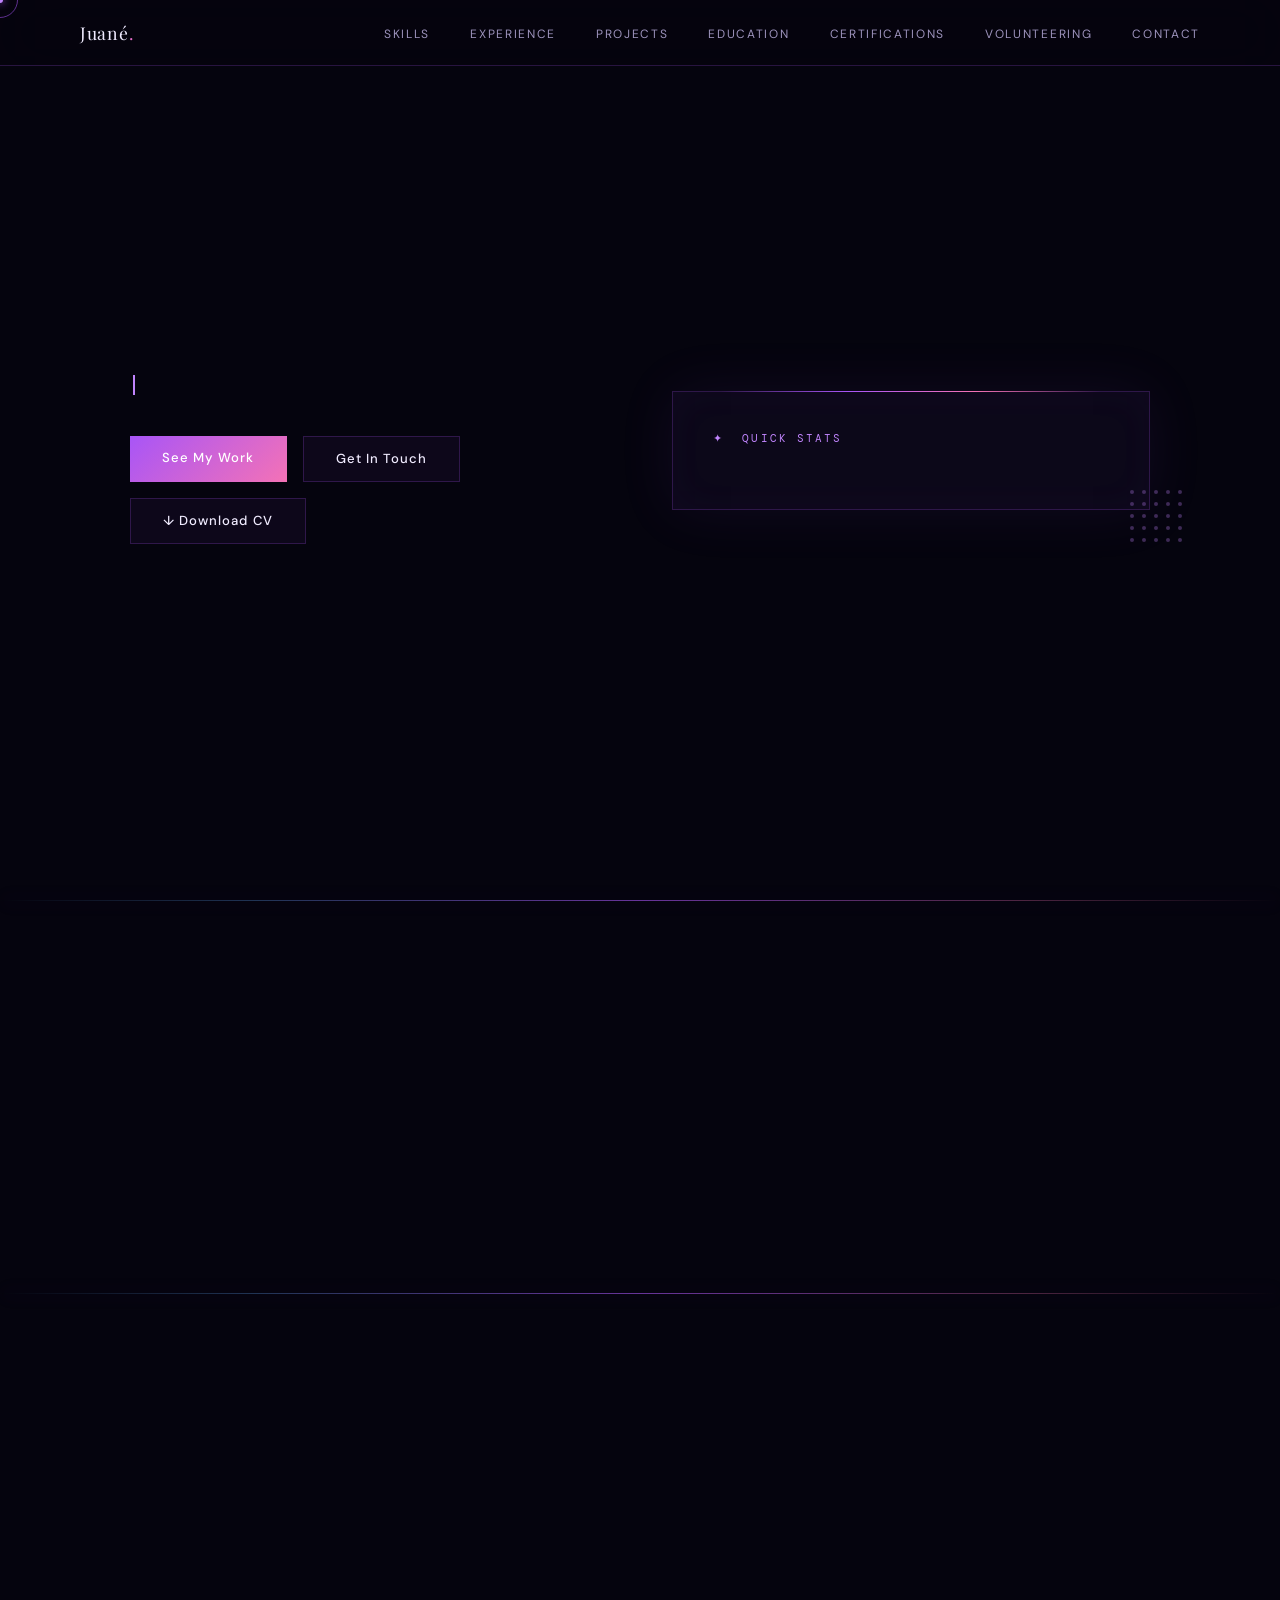
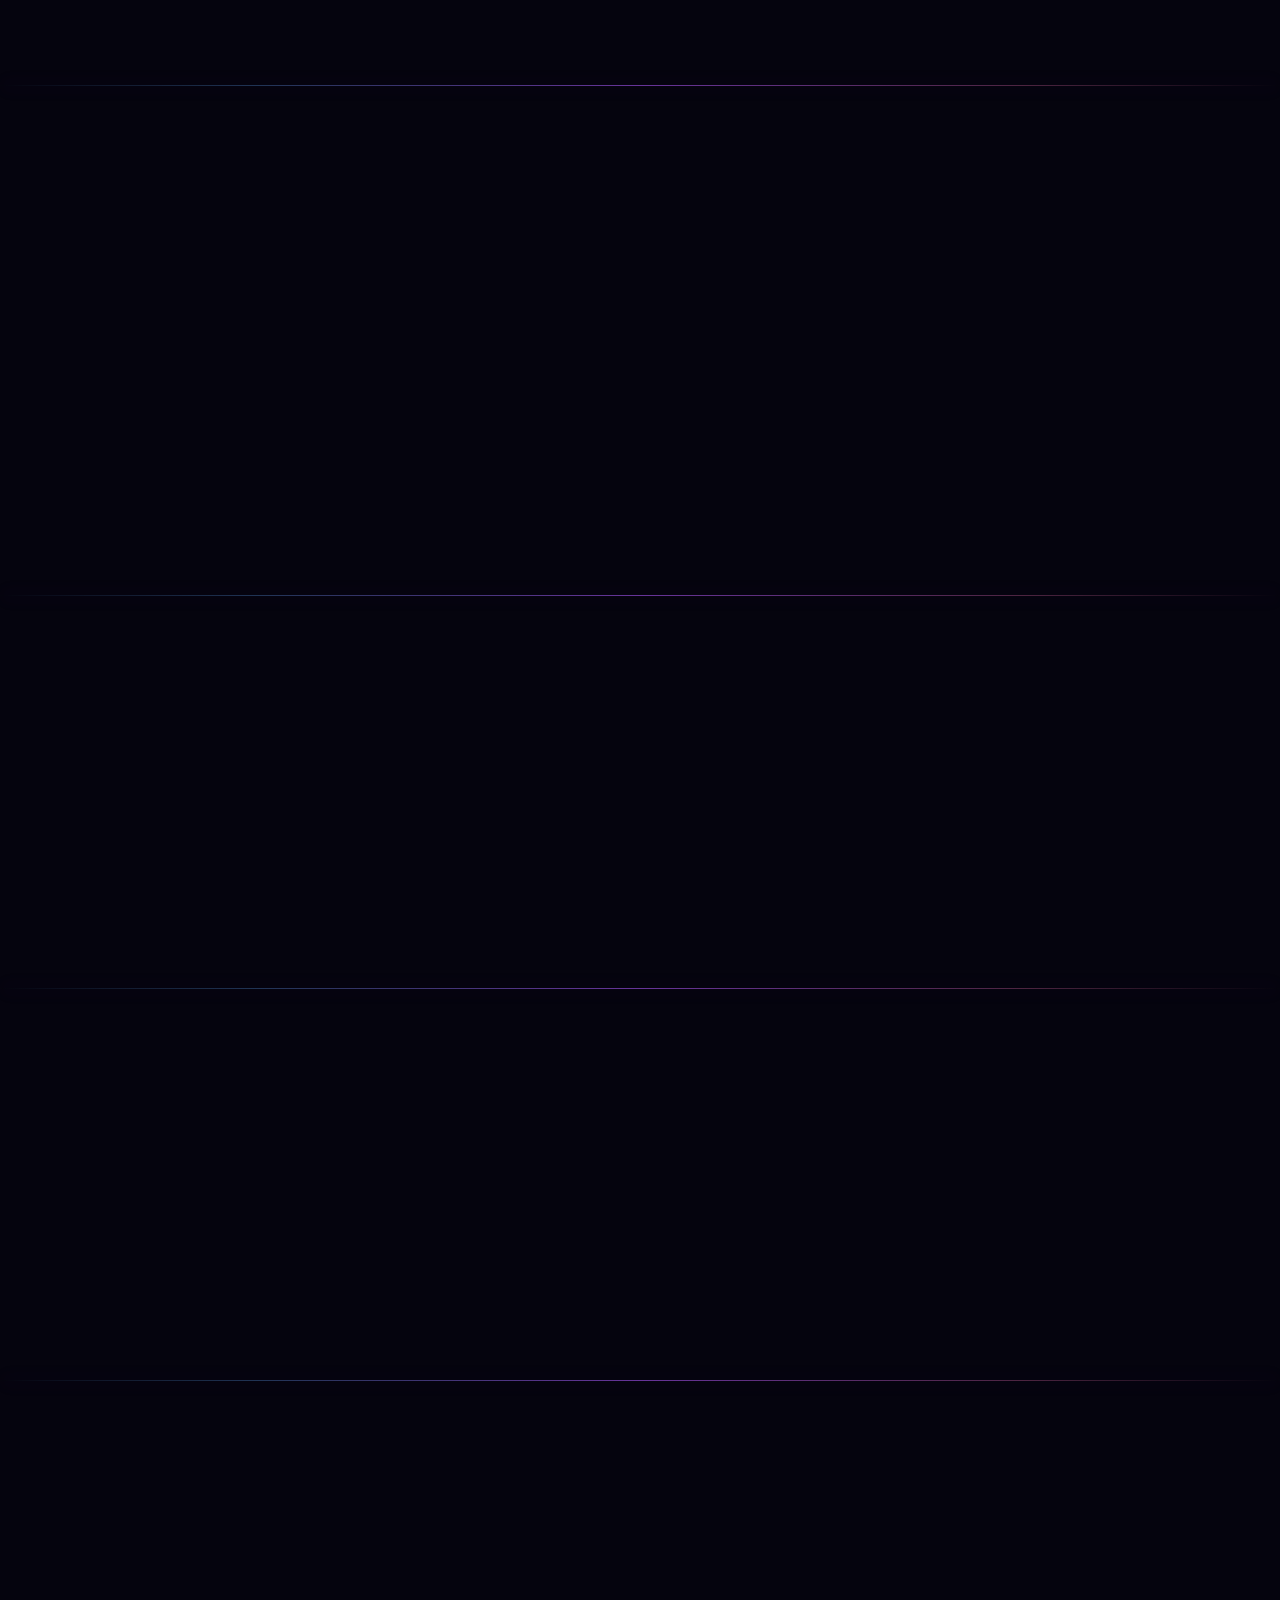
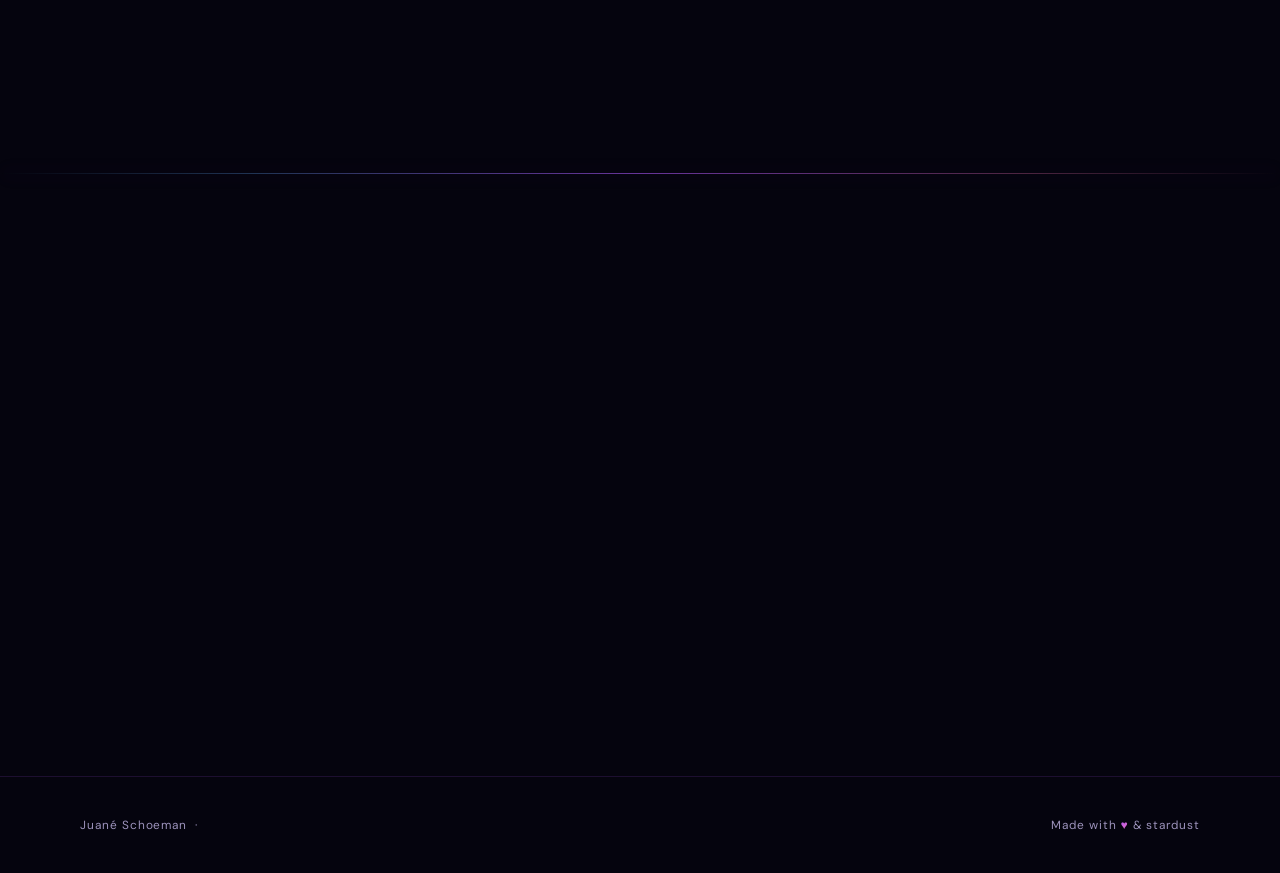
==== commit 4cf5ec76: "Added Certifications" ====
--- a/index.html
+++ b/index.html
@@ -24,6 +24,7 @@
     <li><a href="#experience">Experience</a></li>
     <li><a href="projects.html">Projects</a></li>
     <li><a href="#education">Education</a></li>
+    <li><a href="#certifications">Certifications</a></li>
     <li><a href="#volunteering">Volunteering</a></li>
     <li><a href="#contact">Contact</a></li>
   </ul>
@@ -103,9 +104,18 @@
 
 <div class="nebula-divider"></div>
 
+<!-- ═══ CERTIFICATIONS ═══ -->
+<section id="certifications" class="sec-reveal">
+  <p class="sec-eyebrow">✦ &nbsp;05 — certified</p>
+  <h2 class="sec-title"><span class="gradient-text">Certifications</span><em class="title-star">✦</em></h2>
+  <div class="cert-grid" id="cert-grid"></div>
+</section>
+
+<div class="nebula-divider"></div>
+
 <!-- ═══ VOLUNTEERING ═══ -->
 <section id="volunteering" class="sec-reveal">
-  <p class="sec-eyebrow">✦ &nbsp;05 — giving back</p>
+  <p class="sec-eyebrow">✦ &nbsp;06 — giving back</p>
   <h2 class="sec-title"><span class="gradient-text">Volunteering</span><em class="title-star">✦</em></h2>
   <div class="exp-list" id="vol-list"></div>
 </section>
@@ -115,14 +125,14 @@
 <!-- ═══ CONTACT ═══ -->
 <section id="contact" class="sec-reveal">
   <div class="contact-inner">
-    <p class="sec-eyebrow">✦ &nbsp;06 — say hello</p>
+    <p class="sec-eyebrow">✦ &nbsp;07 — say hello</p>
     <h2 class="sec-title"><span class="gradient-text">Let's Connect</span><em class="title-star">✦</em></h2>
     <p class="contact-sub">
       I'm actively looking for graduate and junior developer roles. Whether you have a
       position, a project, or just want to chat — I'd love to hear from you!
     </p>
     <div class="contact-grid">
-      <a href="mailto:jua.schoeman@gmail.com" id="contact-email" href="#" class="contact-btn">
+      <a href="/cdn-cgi/l/email-protection#b4dec1d59ac7d7dcdbd1d9d5daf4d3d9d5ddd89ad7dbd9" id="contact-email" href="#" class="contact-btn">
         <svg viewBox="0 0 24 24"><path d="M20 4H4c-1.1 0-2 .9-2 2v12c0 1.1.9 2 2 2h16c1.1 0 2-.9 2-2V6c0-1.1-.9-2-2-2zm0 4l-8 5-8-5V6l8 5 8-5v2z"/></svg>
         Email Me
       </a>
@@ -147,6 +157,4 @@
   <span>Made with <span class="footer-heart">♥</span> &amp; stardust</span>
 </footer>
 
-<script src="script.js"></script>
-</body>
-</html>+<scri
--- a/style.css
+++ b/style.css
@@ -350,6 +350,53 @@
 .proj-card.placeholder .ph-icon { font-size: 2rem; opacity: .35; }
 .proj-card.placeholder p { color: var(--muted); font-size: .8rem; line-height: 1.7; }
 
+/* ── Certifications ── */
+.cert-grid { display: grid; grid-template-columns: repeat(auto-fill, minmax(280px,1fr)); gap: 1.2rem; }
+.cert-card {
+  background: var(--bg2); border: 1px solid var(--border);
+  padding: 1.8rem; position: relative; overflow: hidden;
+  backdrop-filter: blur(16px);
+  opacity: 0; transform: translateY(20px);
+  transition: opacity .5s, transform .5s, border-color .3s, box-shadow .3s;
+  text-decoration: none; display: block;
+}
+.cert-card.visible { opacity: 1; transform: translateY(0); }
+.cert-card::before {
+  content: ''; position: absolute; top: 0; left: 0; right: 0; height: 1px;
+  background: linear-gradient(90deg, var(--pink), var(--purple), transparent);
+}
+.cert-card:hover {
+  border-color: rgba(168,85,247,0.45);
+  box-shadow: 0 8px 40px rgba(168,85,247,0.14);
+}
+.cert-card::after {
+  content: ''; position: absolute; top: 0; left: -75%; width: 50%; height: 100%;
+  background: linear-gradient(120deg, transparent, rgba(168,85,247,0.07), transparent);
+  transform: skewX(-20deg); transition: left .55s ease; pointer-events: none;
+}
+.cert-card:hover::after { left: 130%; }
+.cert-issuer {
+  font-family: 'DM Mono', monospace; font-size: .68rem;
+  background: linear-gradient(135deg, var(--pink), var(--purple-soft));
+  -webkit-background-clip: text; -webkit-text-fill-color: transparent;
+  letter-spacing: .14em; text-transform: uppercase; margin-bottom: .7rem;
+}
+.cert-title {
+  font-family: 'Playfair Display', serif;
+  font-size: 1rem; font-weight: 700; color: var(--white);
+  margin-bottom: .5rem;
+}
+.cert-footer {
+  display: flex; justify-content: space-between; align-items: center;
+  margin-top: 1.2rem;
+}
+.cert-year { font-family: 'DM Mono', monospace; font-size: .7rem; color: var(--muted); }
+.cert-link {
+  font-family: 'DM Mono', monospace; font-size: .68rem;
+  letter-spacing: .1em; text-transform: uppercase;
+  color: var(--purple-soft);
+}
+
 /* ── Education ── */
 .edu-grid { display: grid; grid-template-columns: repeat(auto-fill, minmax(280px,1fr)); gap: 1.2rem; }
 .edu-card {
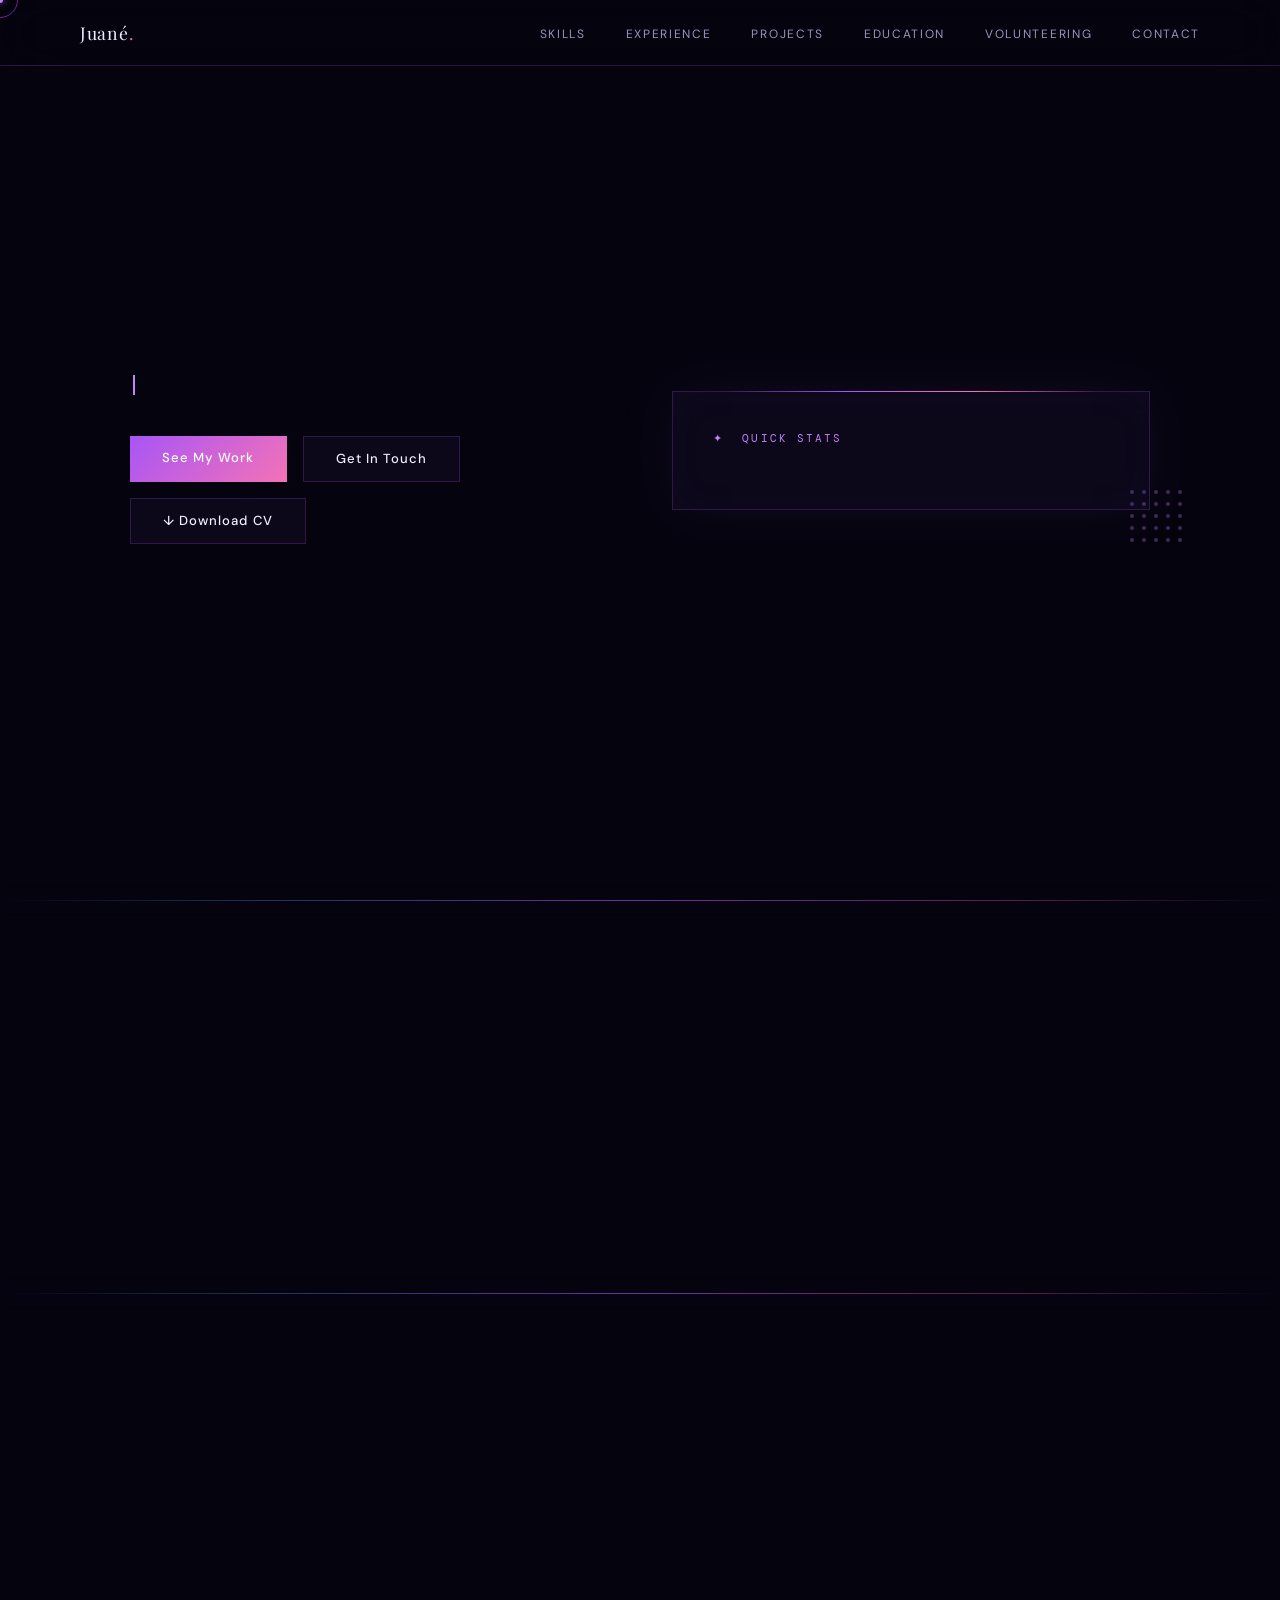
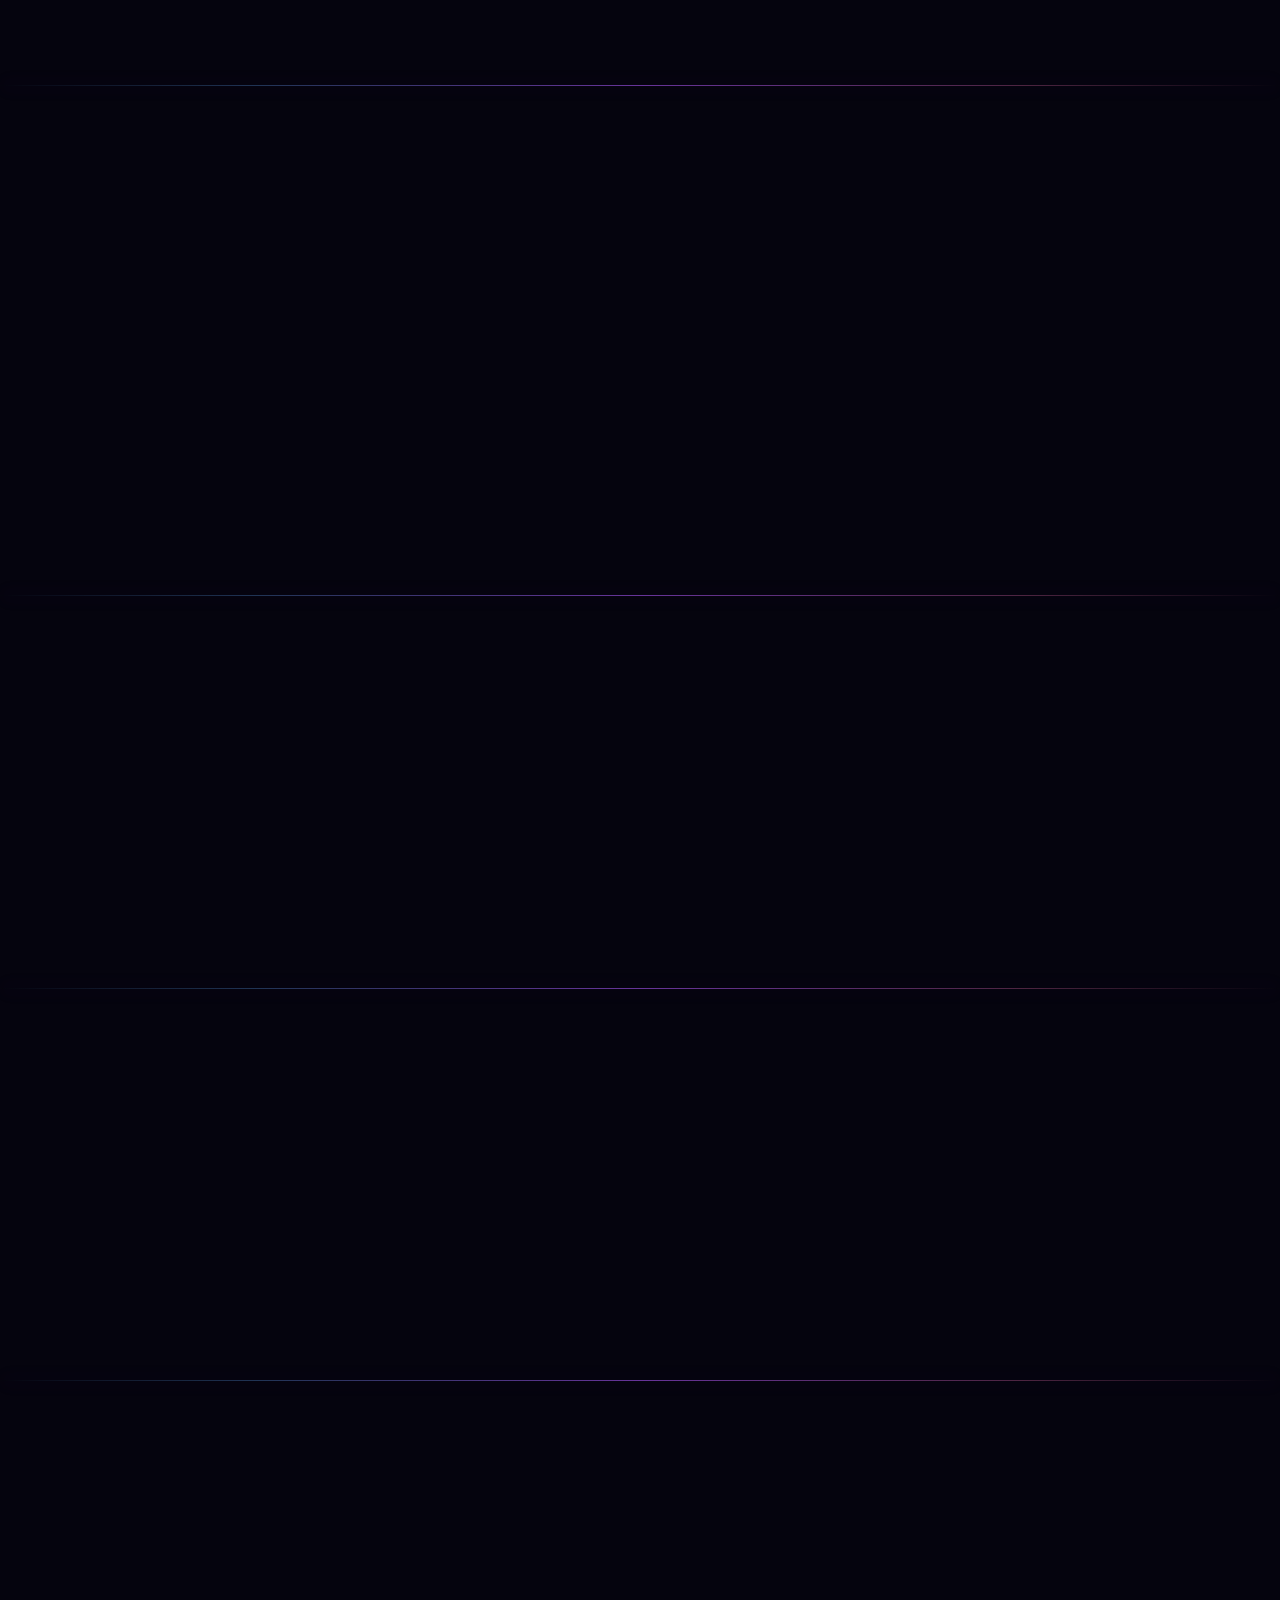
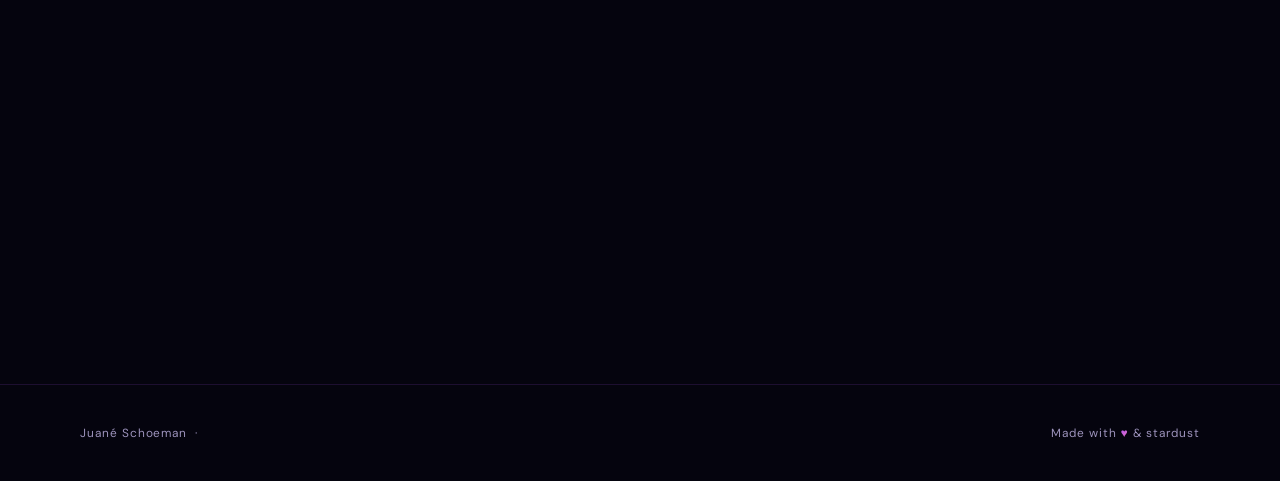
==== commit e05ea567: "Fix" ====
--- a/index.html
+++ b/index.html
@@ -24,7 +24,6 @@
     <li><a href="#experience">Experience</a></li>
     <li><a href="projects.html">Projects</a></li>
     <li><a href="#education">Education</a></li>
-    <li><a href="#certifications">Certifications</a></li>
     <li><a href="#volunteering">Volunteering</a></li>
     <li><a href="#contact">Contact</a></li>
   </ul>
@@ -104,18 +103,9 @@
 
 <div class="nebula-divider"></div>
 
-<!-- ═══ CERTIFICATIONS ═══ -->
-<section id="certifications" class="sec-reveal">
-  <p class="sec-eyebrow">✦ &nbsp;05 — certified</p>
-  <h2 class="sec-title"><span class="gradient-text">Certifications</span><em class="title-star">✦</em></h2>
-  <div class="cert-grid" id="cert-grid"></div>
-</section>
-
-<div class="nebula-divider"></div>
-
 <!-- ═══ VOLUNTEERING ═══ -->
 <section id="volunteering" class="sec-reveal">
-  <p class="sec-eyebrow">✦ &nbsp;06 — giving back</p>
+  <p class="sec-eyebrow">✦ &nbsp;05 — giving back</p>
   <h2 class="sec-title"><span class="gradient-text">Volunteering</span><em class="title-star">✦</em></h2>
   <div class="exp-list" id="vol-list"></div>
 </section>
@@ -125,7 +115,7 @@
 <!-- ═══ CONTACT ═══ -->
 <section id="contact" class="sec-reveal">
   <div class="contact-inner">
-    <p class="sec-eyebrow">✦ &nbsp;07 — say hello</p>
+    <p class="sec-eyebrow">✦ &nbsp;06 — say hello</p>
     <h2 class="sec-title"><span class="gradient-text">Let's Connect</span><em class="title-star">✦</em></h2>
     <p class="contact-sub">
       I'm actively looking for graduate and junior developer roles. Whether you have a
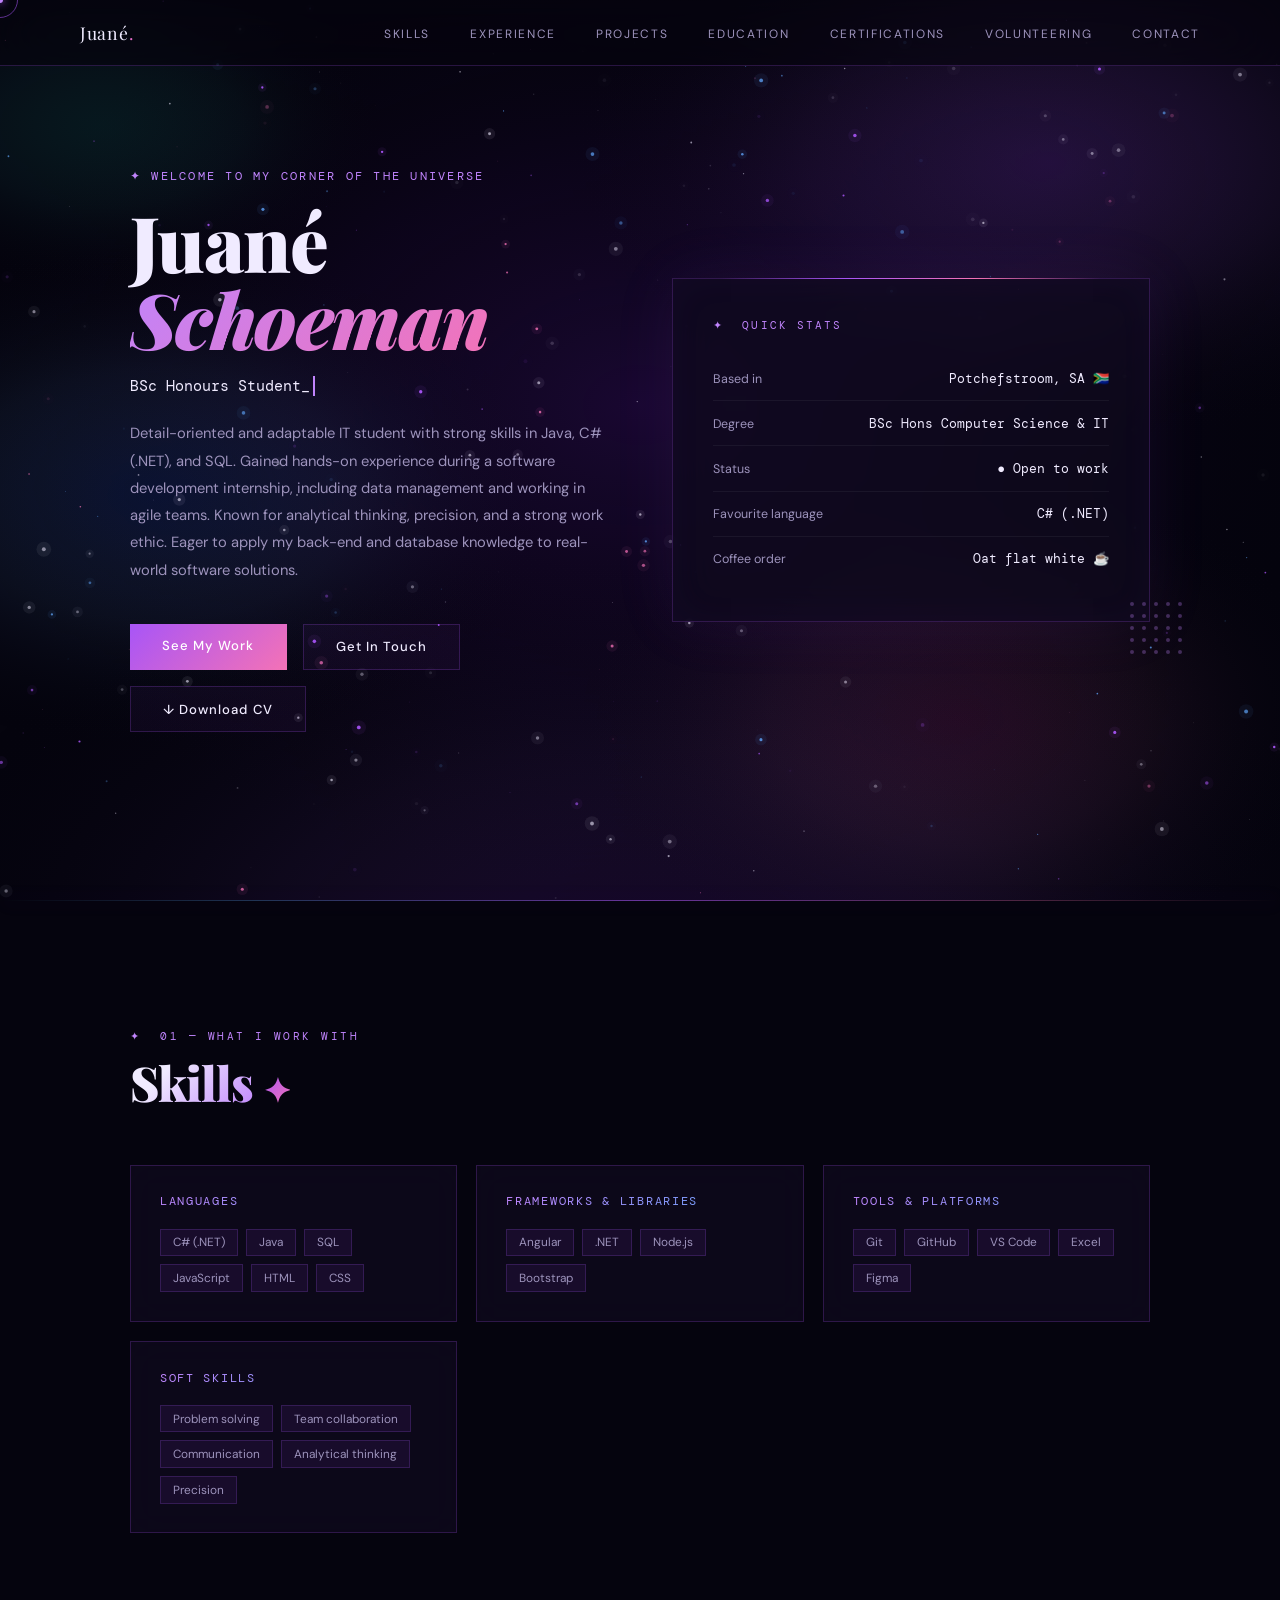
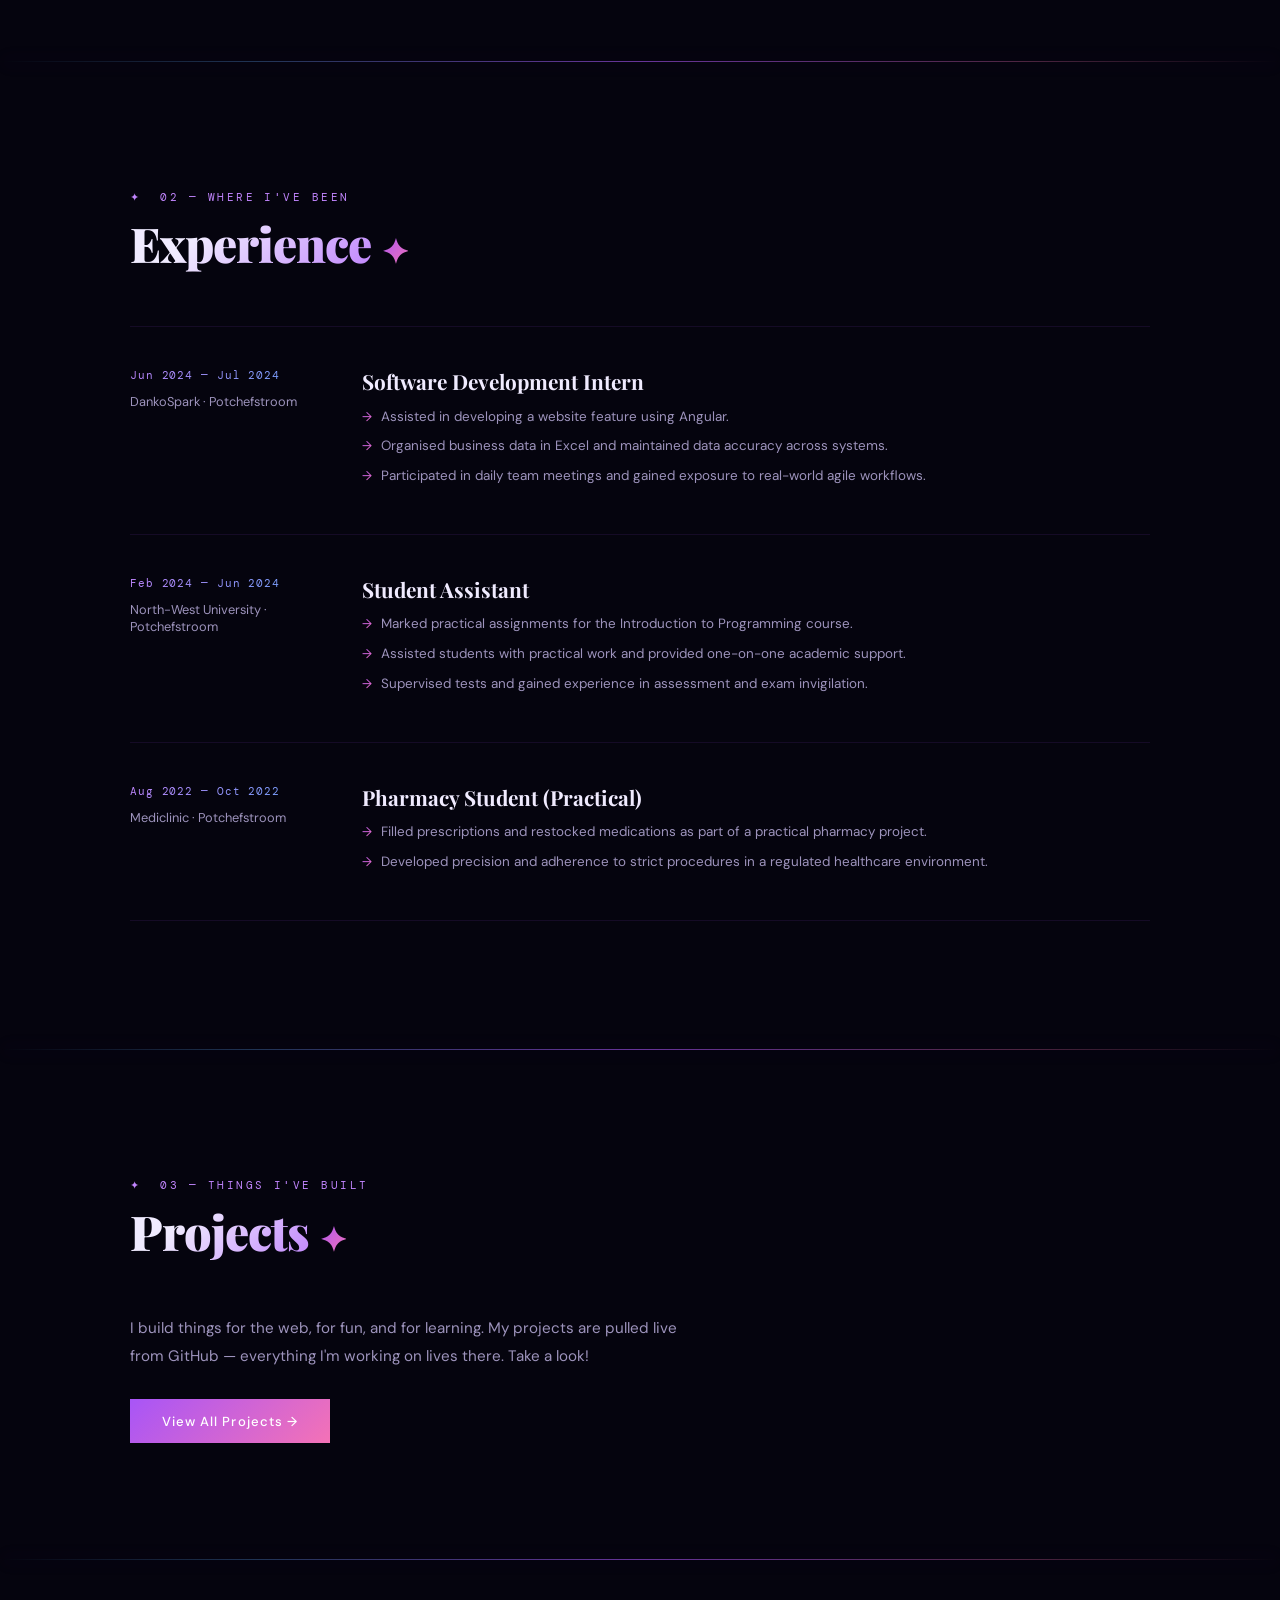
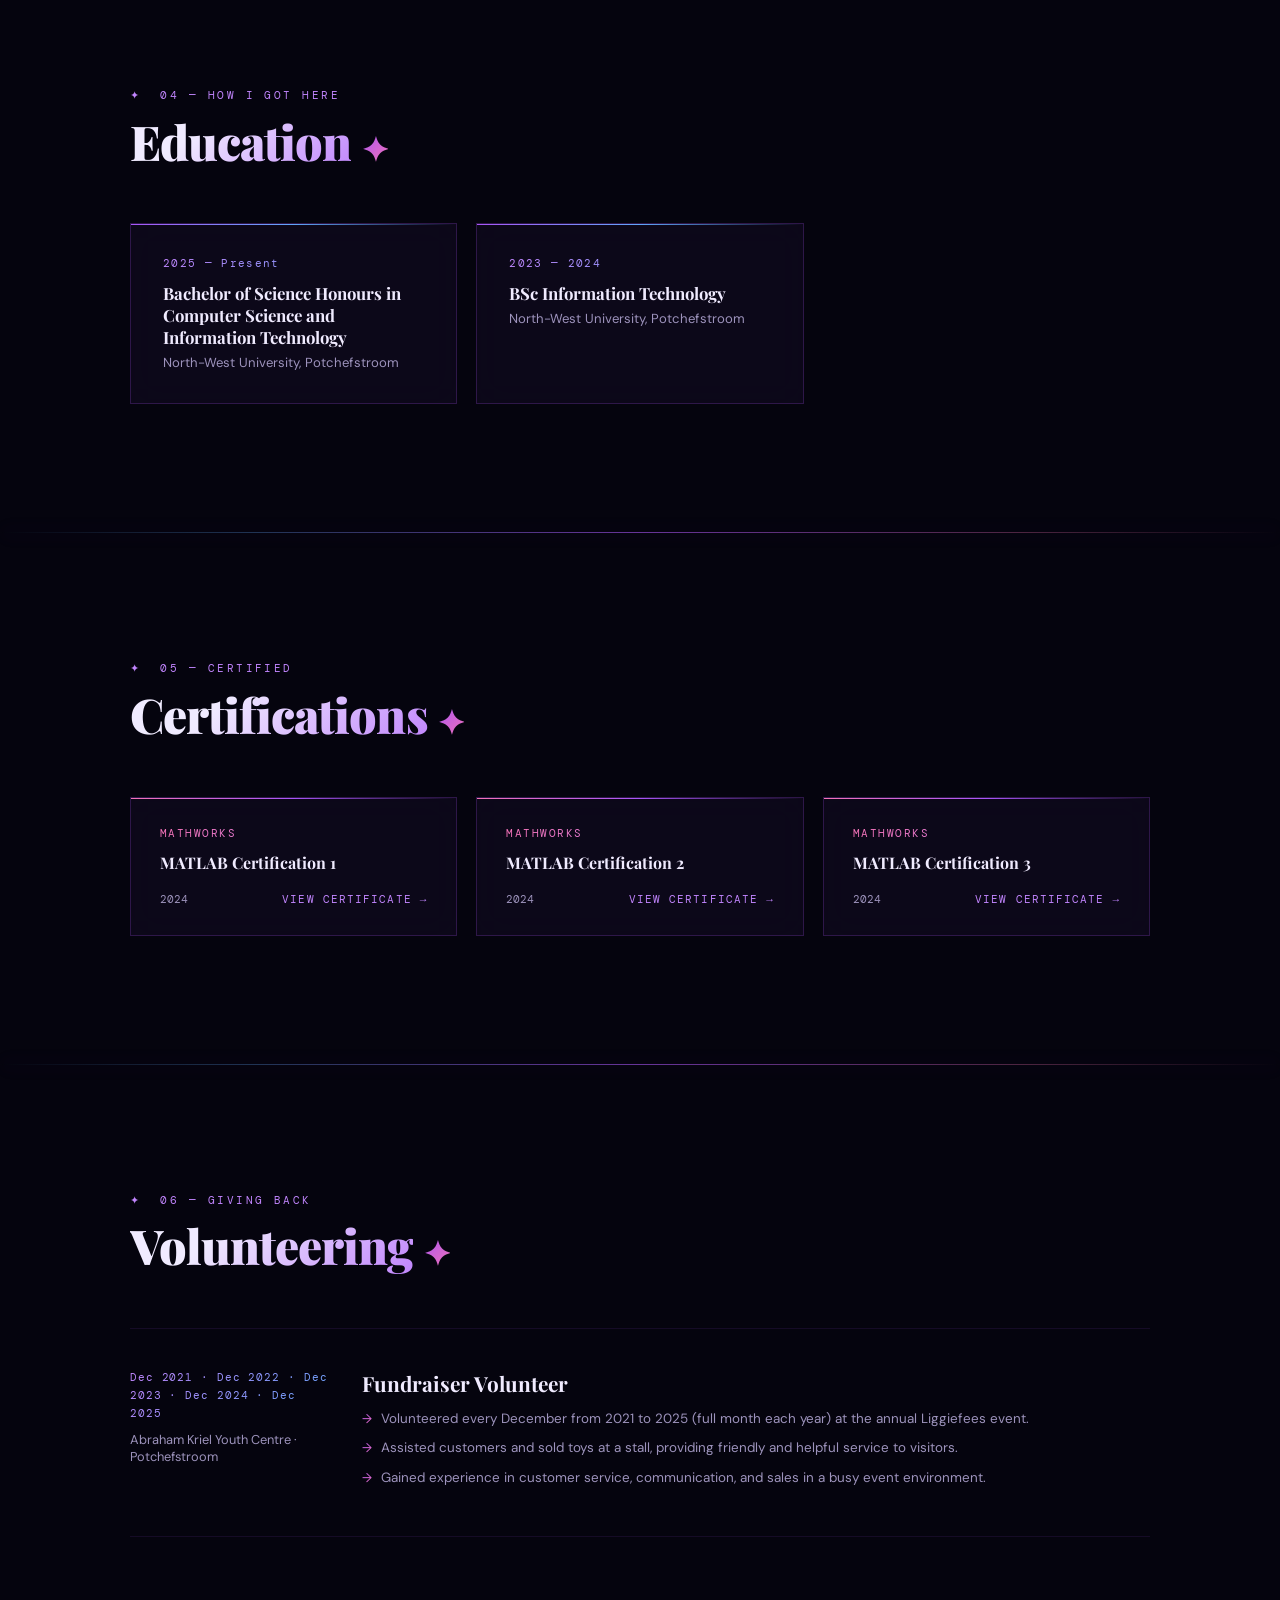
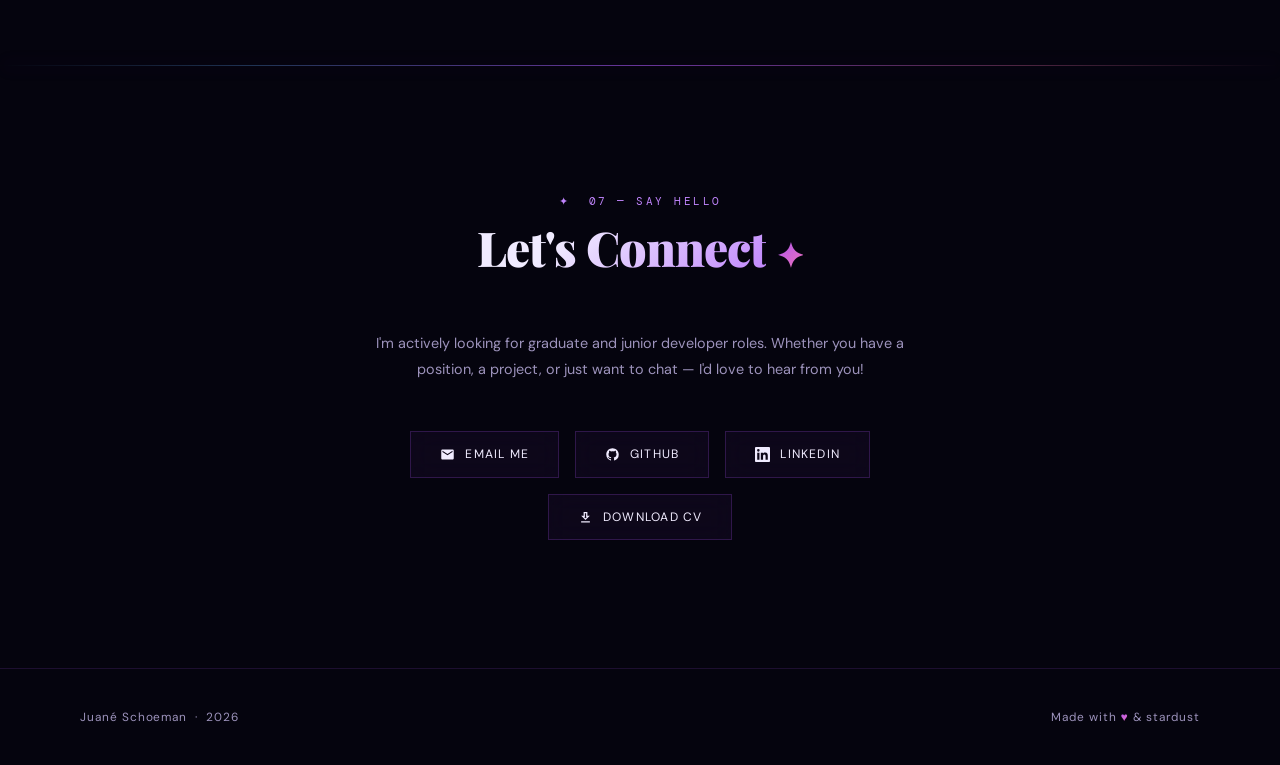
==== commit 9cc898cc: "Fix" ====
--- a/index.html
+++ b/index.html
@@ -9,14 +9,11 @@
 </head>
 <body>
 
-<!-- Galaxy canvas -->
 <canvas id="nebula-canvas"></canvas>
-
-<!-- Cursor -->
 <div id="cur-dot"></div>
 <div id="cur-ring"></div>
 
-<!-- ═══ NAV ═══ -->
+<!-- NAV -->
 <nav>
   <a class="nav-logo" href="#hero">Juané<span>.</span></a>
   <ul class="nav-links">
@@ -24,12 +21,13 @@
     <li><a href="#experience">Experience</a></li>
     <li><a href="projects.html">Projects</a></li>
     <li><a href="#education">Education</a></li>
+    <li><a href="#certifications">Certifications</a></li>
     <li><a href="#volunteering">Volunteering</a></li>
     <li><a href="#contact">Contact</a></li>
   </ul>
 </nav>
 
-<!-- ═══ HERO ═══ -->
+<!-- HERO -->
 <div id="hero">
   <div class="hero-inner">
     <div class="hero-left">
@@ -38,11 +36,9 @@
       <p class="hero-title"><span id="typed"></span></p>
       <p class="hero-bio" id="hero-bio"></p>
       <div class="hero-cta">
-        <a href="#projects" class="btn-fill">See My Work</a>
-        <a href="#contact"  class="btn-ghost">Get In Touch</a>
-        <a href="Juane_Schoeman_CV.pdf" download class="btn-ghost">
-          ↓ Download CV
-        </a>
+        <a href="projects.html" class="btn-fill">See My Work</a>
+        <a href="#contact" class="btn-ghost">Get In Touch</a>
+        <a href="Juane_Schoeman_CV.pdf" download class="btn-ghost">↓ Download CV</a>
       </div>
     </div>
     <div class="hero-right">
@@ -63,7 +59,7 @@
 
 <div class="nebula-divider"></div>
 
-<!-- ═══ SKILLS ═══ -->
+<!-- SKILLS -->
 <section id="skills" class="sec-reveal">
   <p class="sec-eyebrow">✦ &nbsp;01 — what I work with</p>
   <h2 class="sec-title"><span class="gradient-text">Skills</span><em class="title-star">✦</em></h2>
@@ -72,7 +68,7 @@
 
 <div class="nebula-divider"></div>
 
-<!-- ═══ EXPERIENCE ═══ -->
+<!-- EXPERIENCE -->
 <section id="experience" class="sec-reveal">
   <p class="sec-eyebrow">✦ &nbsp;02 — where I've been</p>
   <h2 class="sec-title"><span class="gradient-text">Experience</span><em class="title-star">✦</em></h2>
@@ -81,7 +77,7 @@
 
 <div class="nebula-divider"></div>
 
-<!-- ═══ PROJECTS TEASER ═══ -->
+<!-- PROJECTS TEASER -->
 <section id="projects" class="sec-reveal">
   <p class="sec-eyebrow">✦ &nbsp;03 — things I've built</p>
   <h2 class="sec-title"><span class="gradient-text">Projects</span><em class="title-star">✦</em></h2>
@@ -94,7 +90,7 @@
 
 <div class="nebula-divider"></div>
 
-<!-- ═══ EDUCATION ═══ -->
+<!-- EDUCATION -->
 <section id="education" class="sec-reveal">
   <p class="sec-eyebrow">✦ &nbsp;04 — how I got here</p>
   <h2 class="sec-title"><span class="gradient-text">Education</span><em class="title-star">✦</em></h2>
@@ -103,26 +99,35 @@
 
 <div class="nebula-divider"></div>
 
-<!-- ═══ VOLUNTEERING ═══ -->
+<!-- CERTIFICATIONS -->
+<section id="certifications" class="sec-reveal">
+  <p class="sec-eyebrow">✦ &nbsp;05 — certified</p>
+  <h2 class="sec-title"><span class="gradient-text">Certifications</span><em class="title-star">✦</em></h2>
+  <div class="cert-grid" id="cert-grid"></div>
+</section>
+
+<div class="nebula-divider"></div>
+
+<!-- VOLUNTEERING -->
 <section id="volunteering" class="sec-reveal">
-  <p class="sec-eyebrow">✦ &nbsp;05 — giving back</p>
+  <p class="sec-eyebrow">✦ &nbsp;06 — giving back</p>
   <h2 class="sec-title"><span class="gradient-text">Volunteering</span><em class="title-star">✦</em></h2>
   <div class="exp-list" id="vol-list"></div>
 </section>
 
 <div class="nebula-divider"></div>
 
-<!-- ═══ CONTACT ═══ -->
+<!-- CONTACT -->
 <section id="contact" class="sec-reveal">
   <div class="contact-inner">
-    <p class="sec-eyebrow">✦ &nbsp;06 — say hello</p>
+    <p class="sec-eyebrow">✦ &nbsp;07 — say hello</p>
     <h2 class="sec-title"><span class="gradient-text">Let's Connect</span><em class="title-star">✦</em></h2>
     <p class="contact-sub">
       I'm actively looking for graduate and junior developer roles. Whether you have a
       position, a project, or just want to chat — I'd love to hear from you!
     </p>
     <div class="contact-grid">
-      <a href="/cdn-cgi/l/email-protection#b4dec1d59ac7d7dcdbd1d9d5daf4d3d9d5ddd89ad7dbd9" id="contact-email" href="#" class="contact-btn">
+      <a id="contact-email" href="#" class="contact-btn">
         <svg viewBox="0 0 24 24"><path d="M20 4H4c-1.1 0-2 .9-2 2v12c0 1.1.9 2 2 2h16c1.1 0 2-.9 2-2V6c0-1.1-.9-2-2-2zm0 4l-8 5-8-5V6l8 5 8-5v2z"/></svg>
         Email Me
       </a>
@@ -147,4 +152,6 @@
   <span>Made with <span class="footer-heart">♥</span> &amp; stardust</span>
 </footer>
 
-<scri+<script src="script.js"></script>
+</body>
+</html>
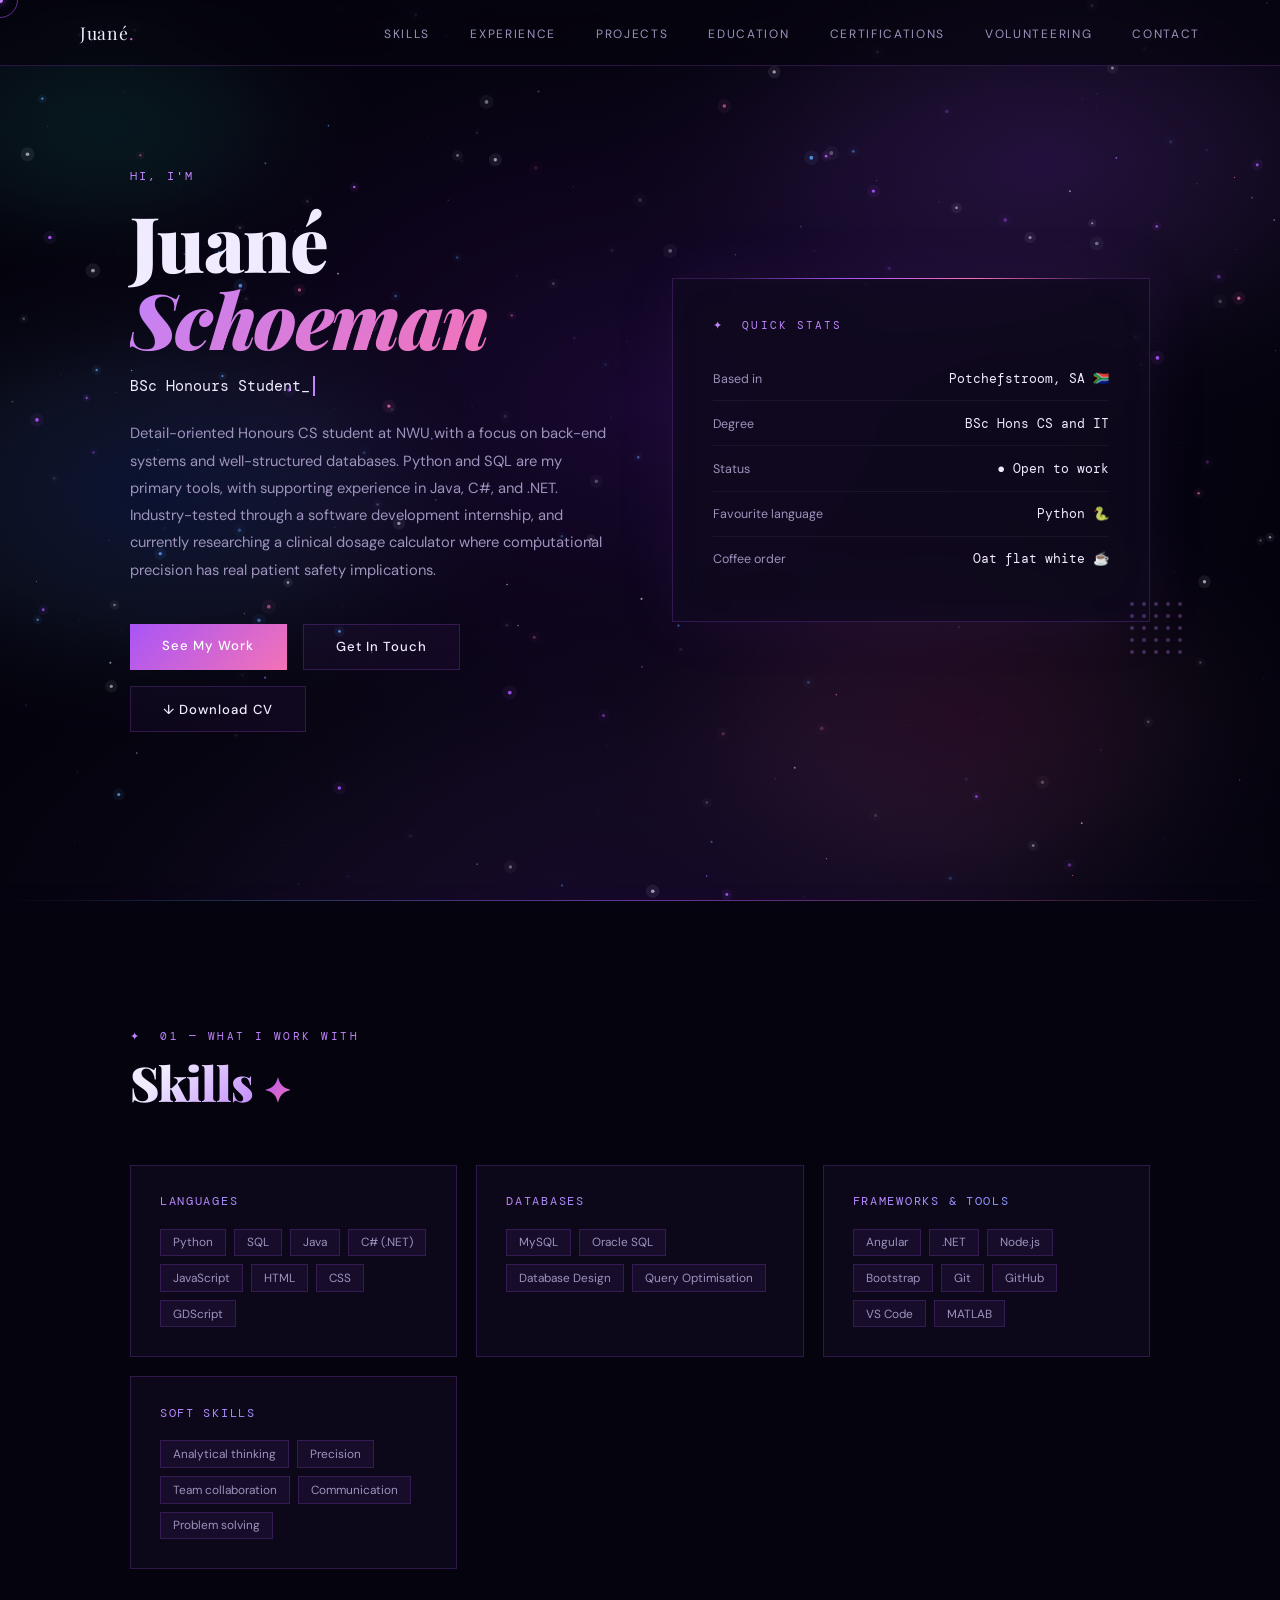
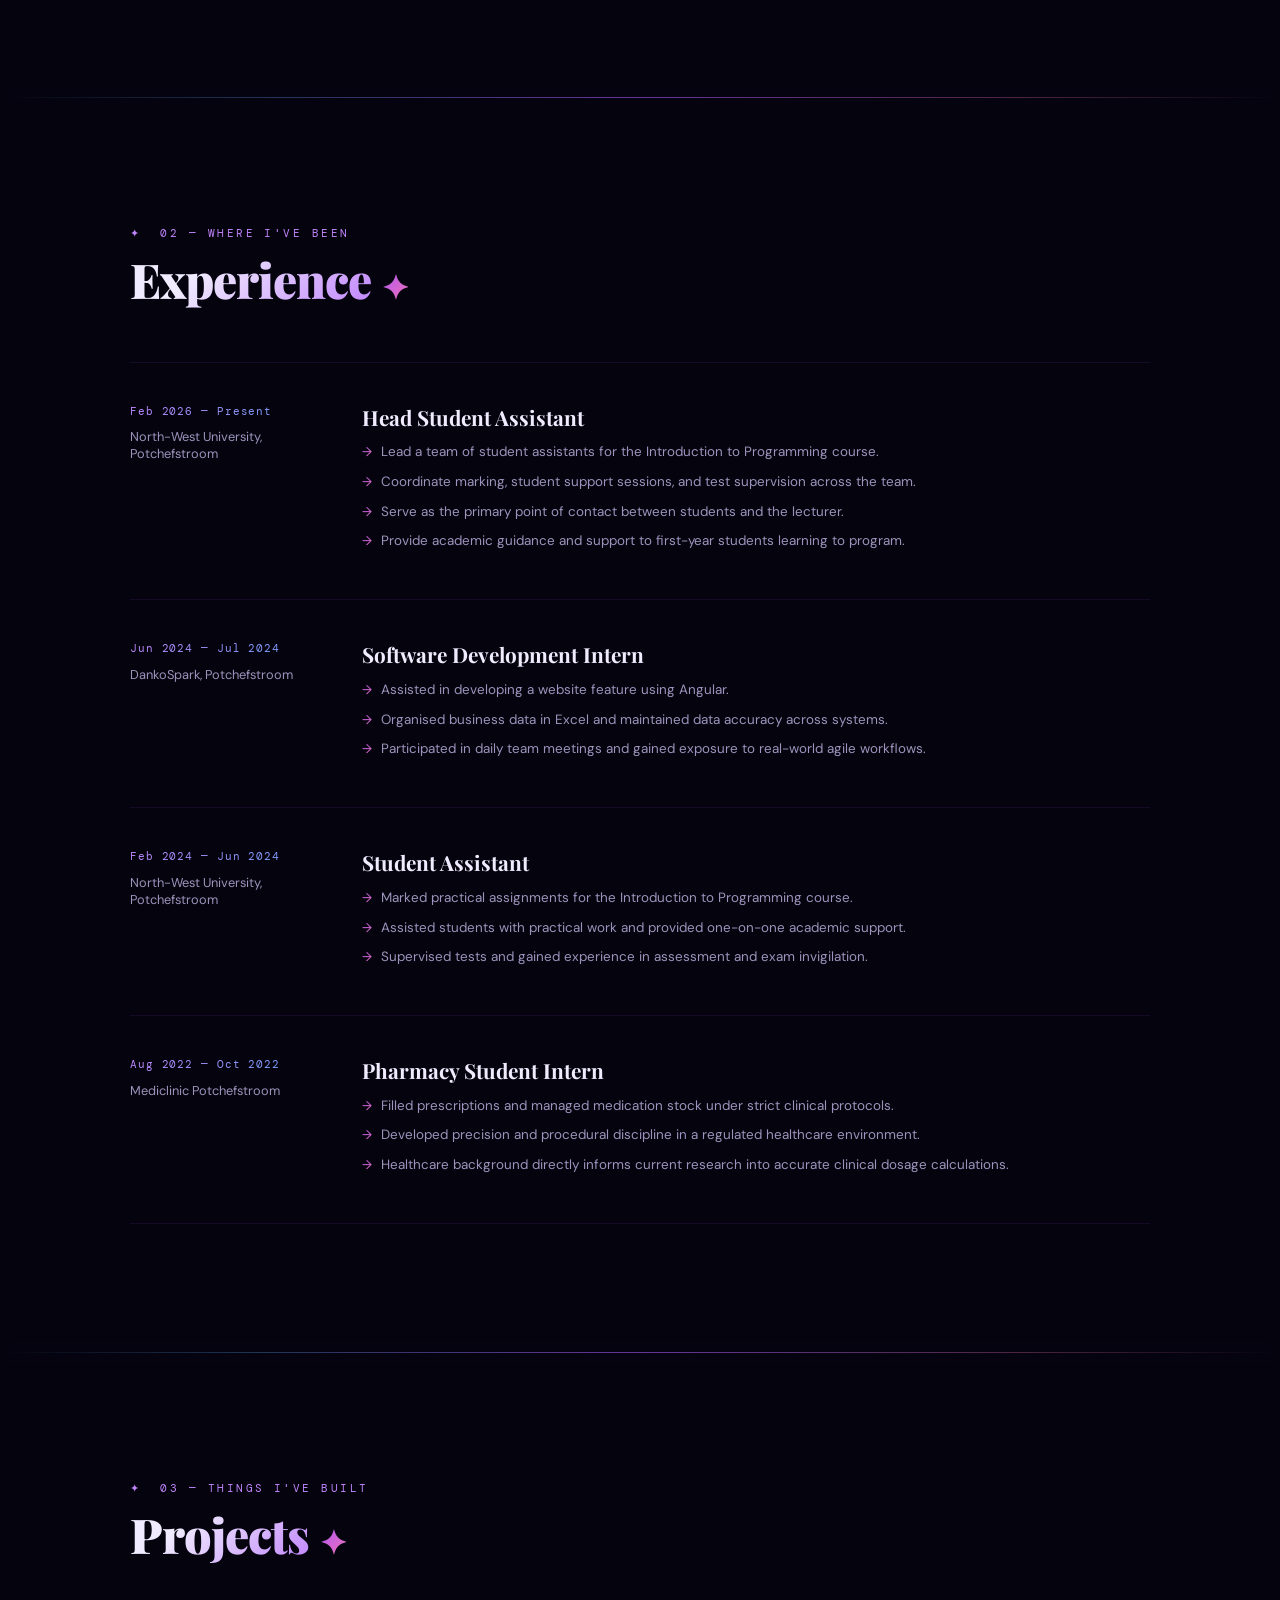
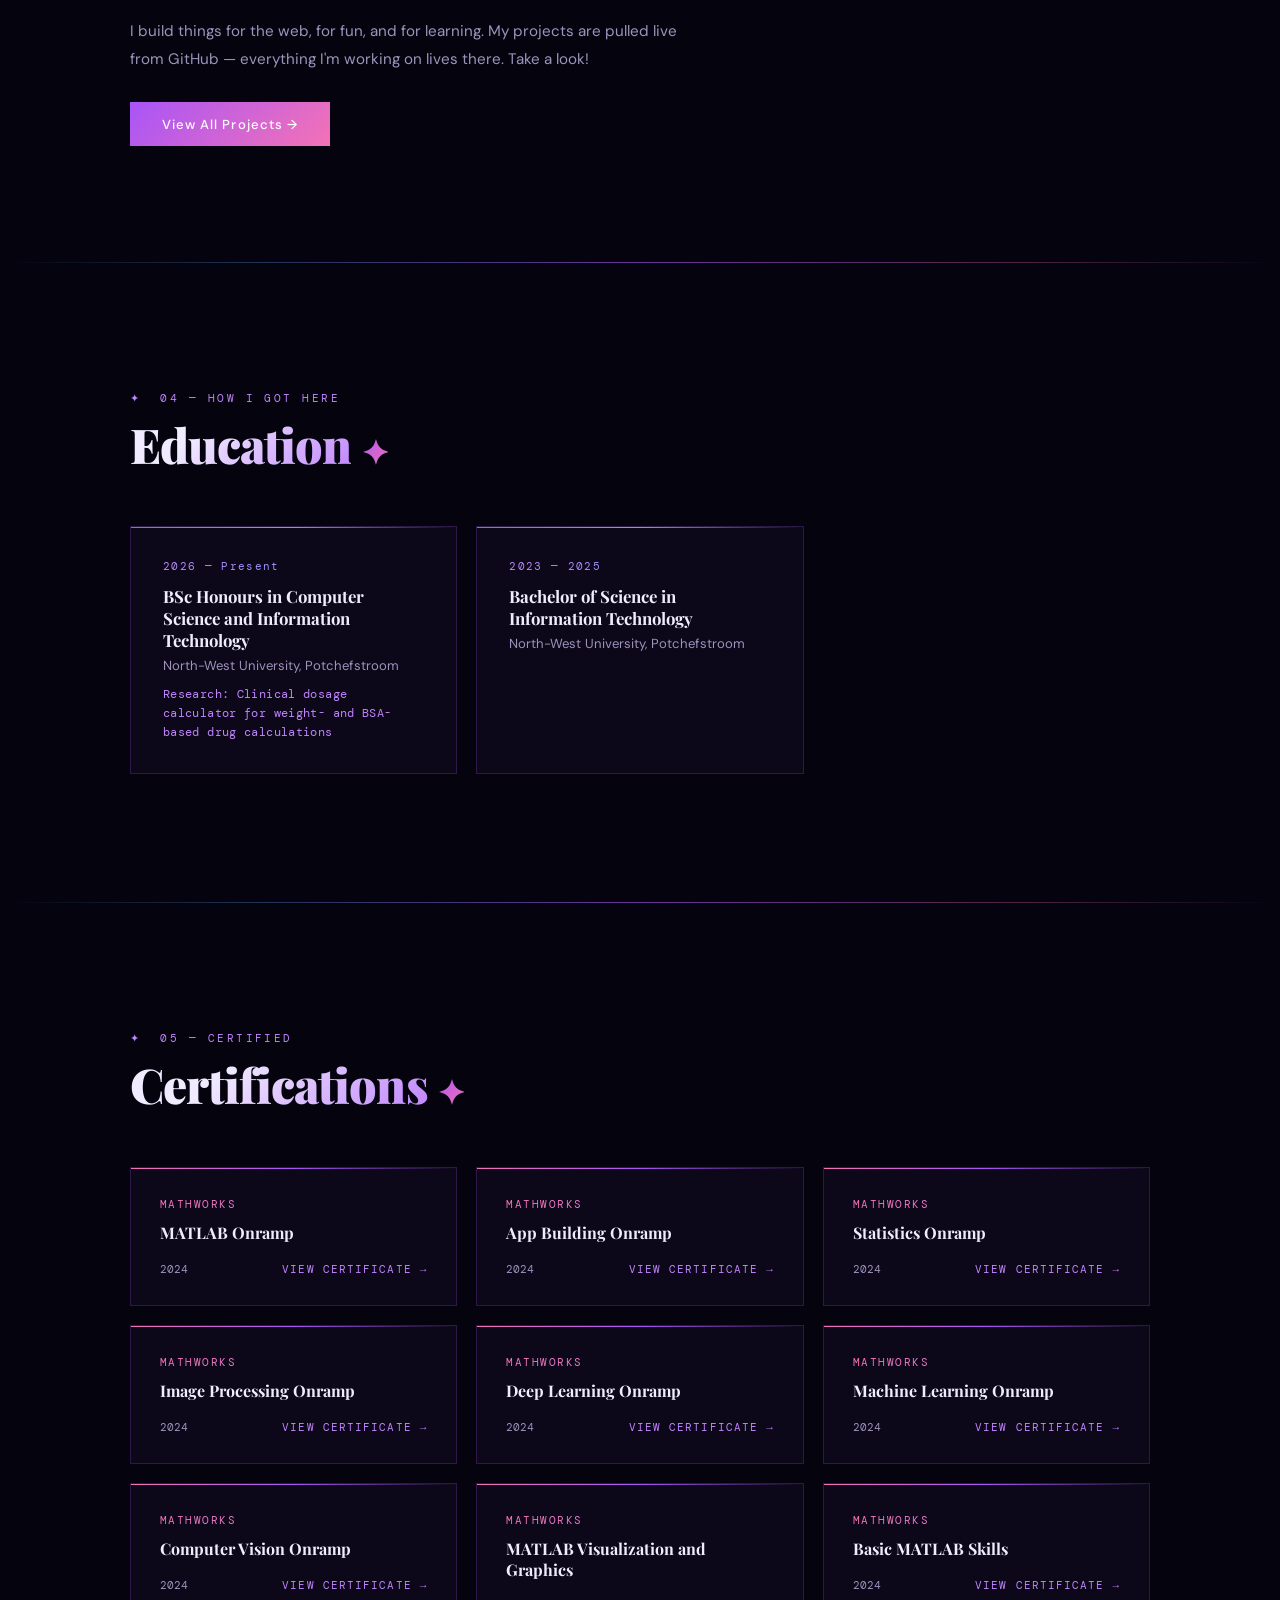
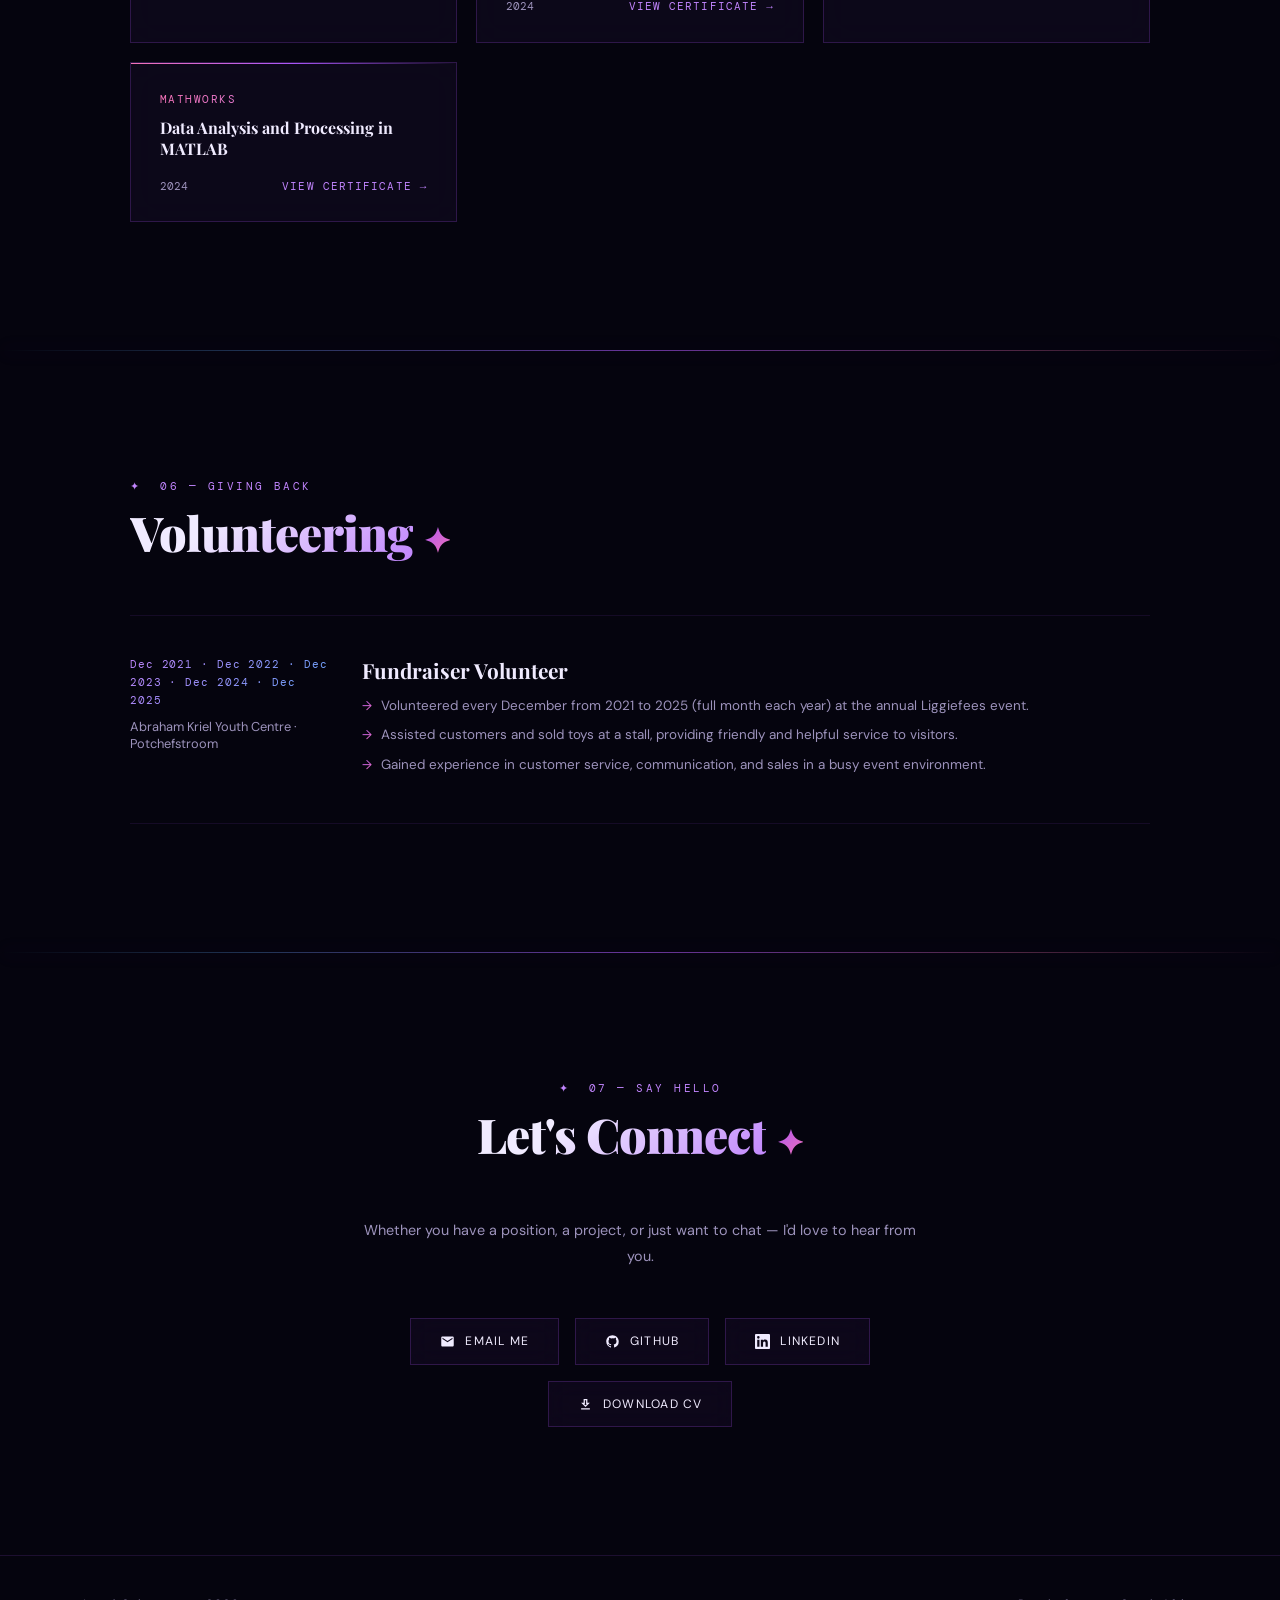
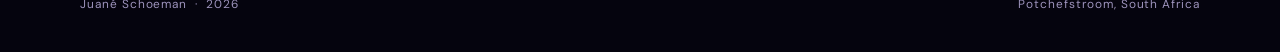
==== commit d3c42397: "Updated content" ====
--- a/index.html
+++ b/index.html
@@ -123,8 +123,7 @@
     <p class="sec-eyebrow">✦ &nbsp;07 — say hello</p>
     <h2 class="sec-title"><span class="gradient-text">Let's Connect</span><em class="title-star">✦</em></h2>
     <p class="contact-sub">
-      I'm actively looking for graduate and junior developer roles. Whether you have a
-      position, a project, or just want to chat — I'd love to hear from you!
+      Whether you have a position, a project, or just want to chat — I'd love to hear from you.
     </p>
     <div class="contact-grid">
       <a id="contact-email" href="#" class="contact-btn">
@@ -149,7 +148,7 @@
 
 <footer>
   <span>Juané Schoeman &nbsp;·&nbsp; <span id="yr"></span></span>
-  <span>Made with <span class="footer-heart">♥</span> &amp; stardust</span>
+  <span>Potchefstroom, South Africa</span>
 </footer>
 
 <script src="script.js"></script>
--- a/style.css
+++ b/style.css
@@ -426,6 +426,10 @@
 }
 .edu-degree { font-family: 'Playfair Display', serif; font-size: 1.05rem; font-weight: 700; margin-bottom: .4rem; }
 .edu-school { color: var(--muted); font-size: .82rem; }
+.edu-note {
+  margin-top: .7rem; font-size: .78rem; color: var(--purple-soft);
+  font-family: 'DM Mono', monospace; letter-spacing: .03em; line-height: 1.5;
+}
 
 /* ── Contact ── */
 #contact { text-align: center; }
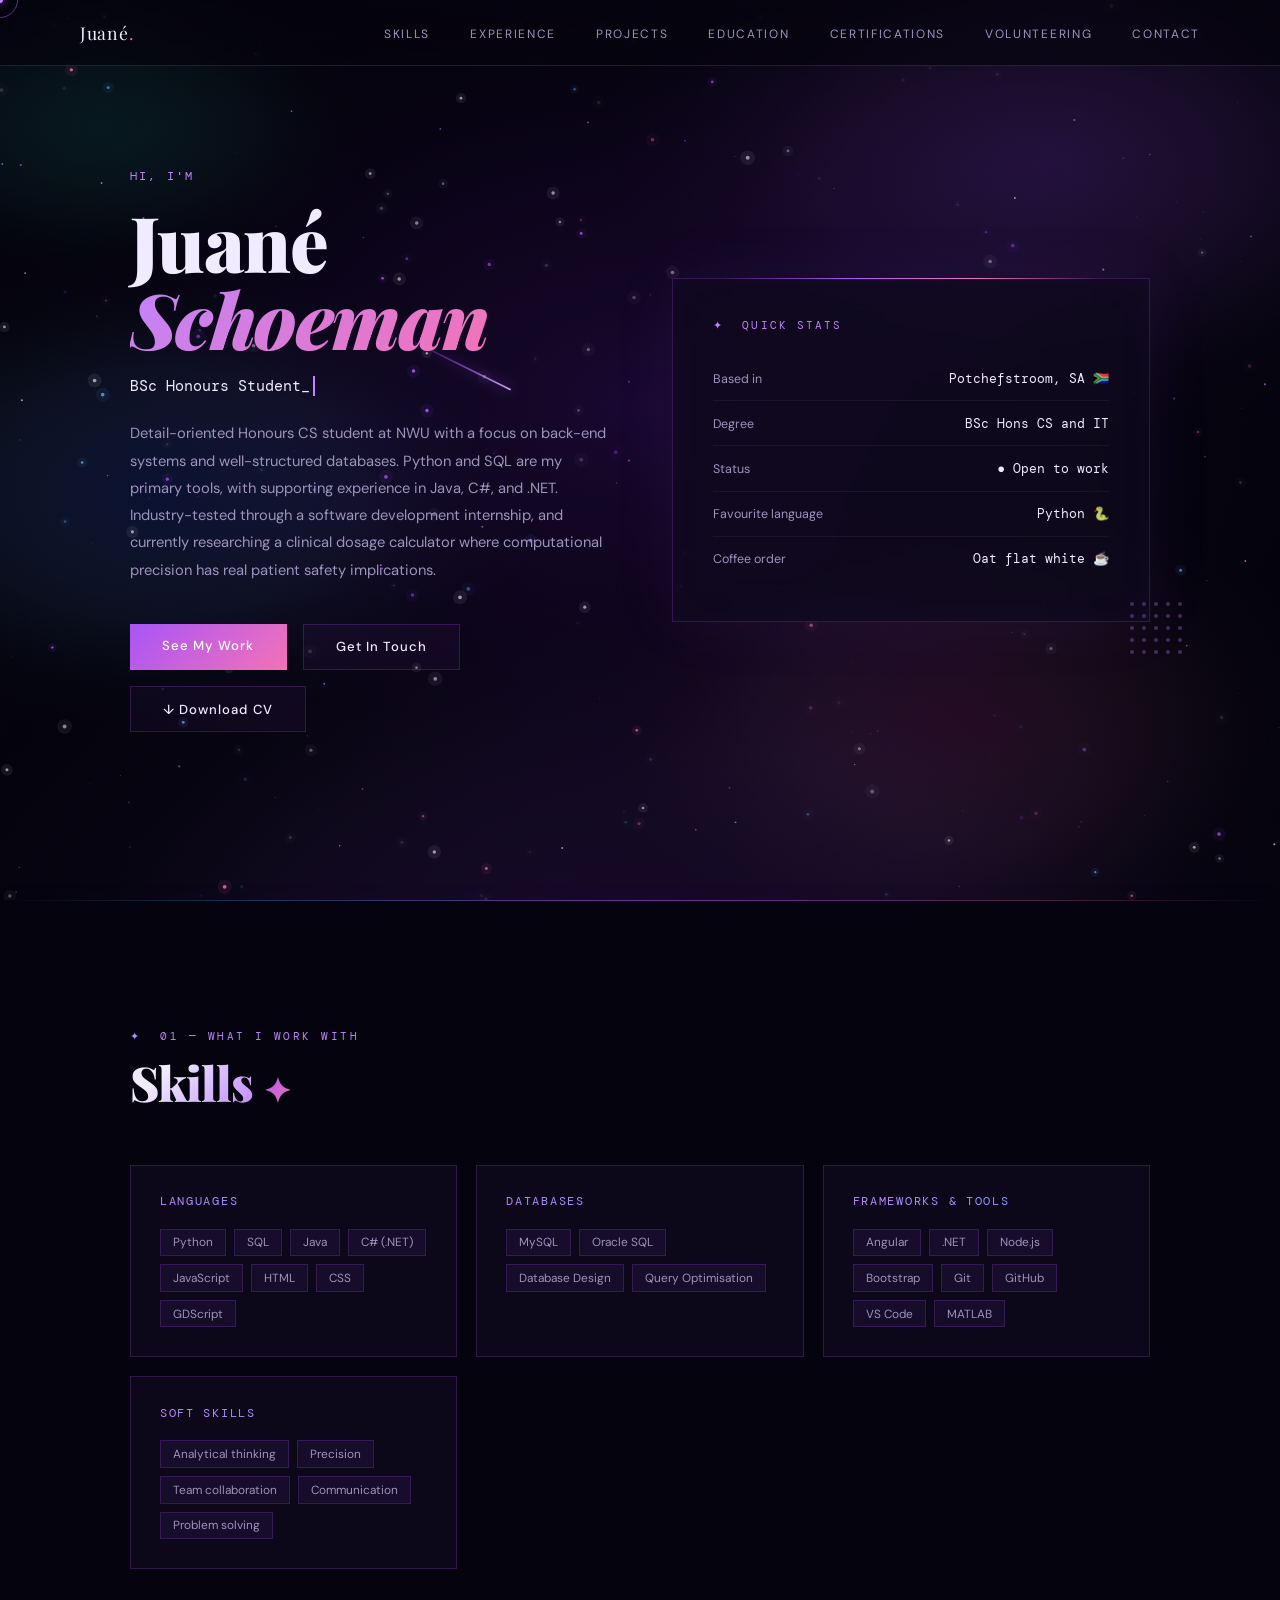
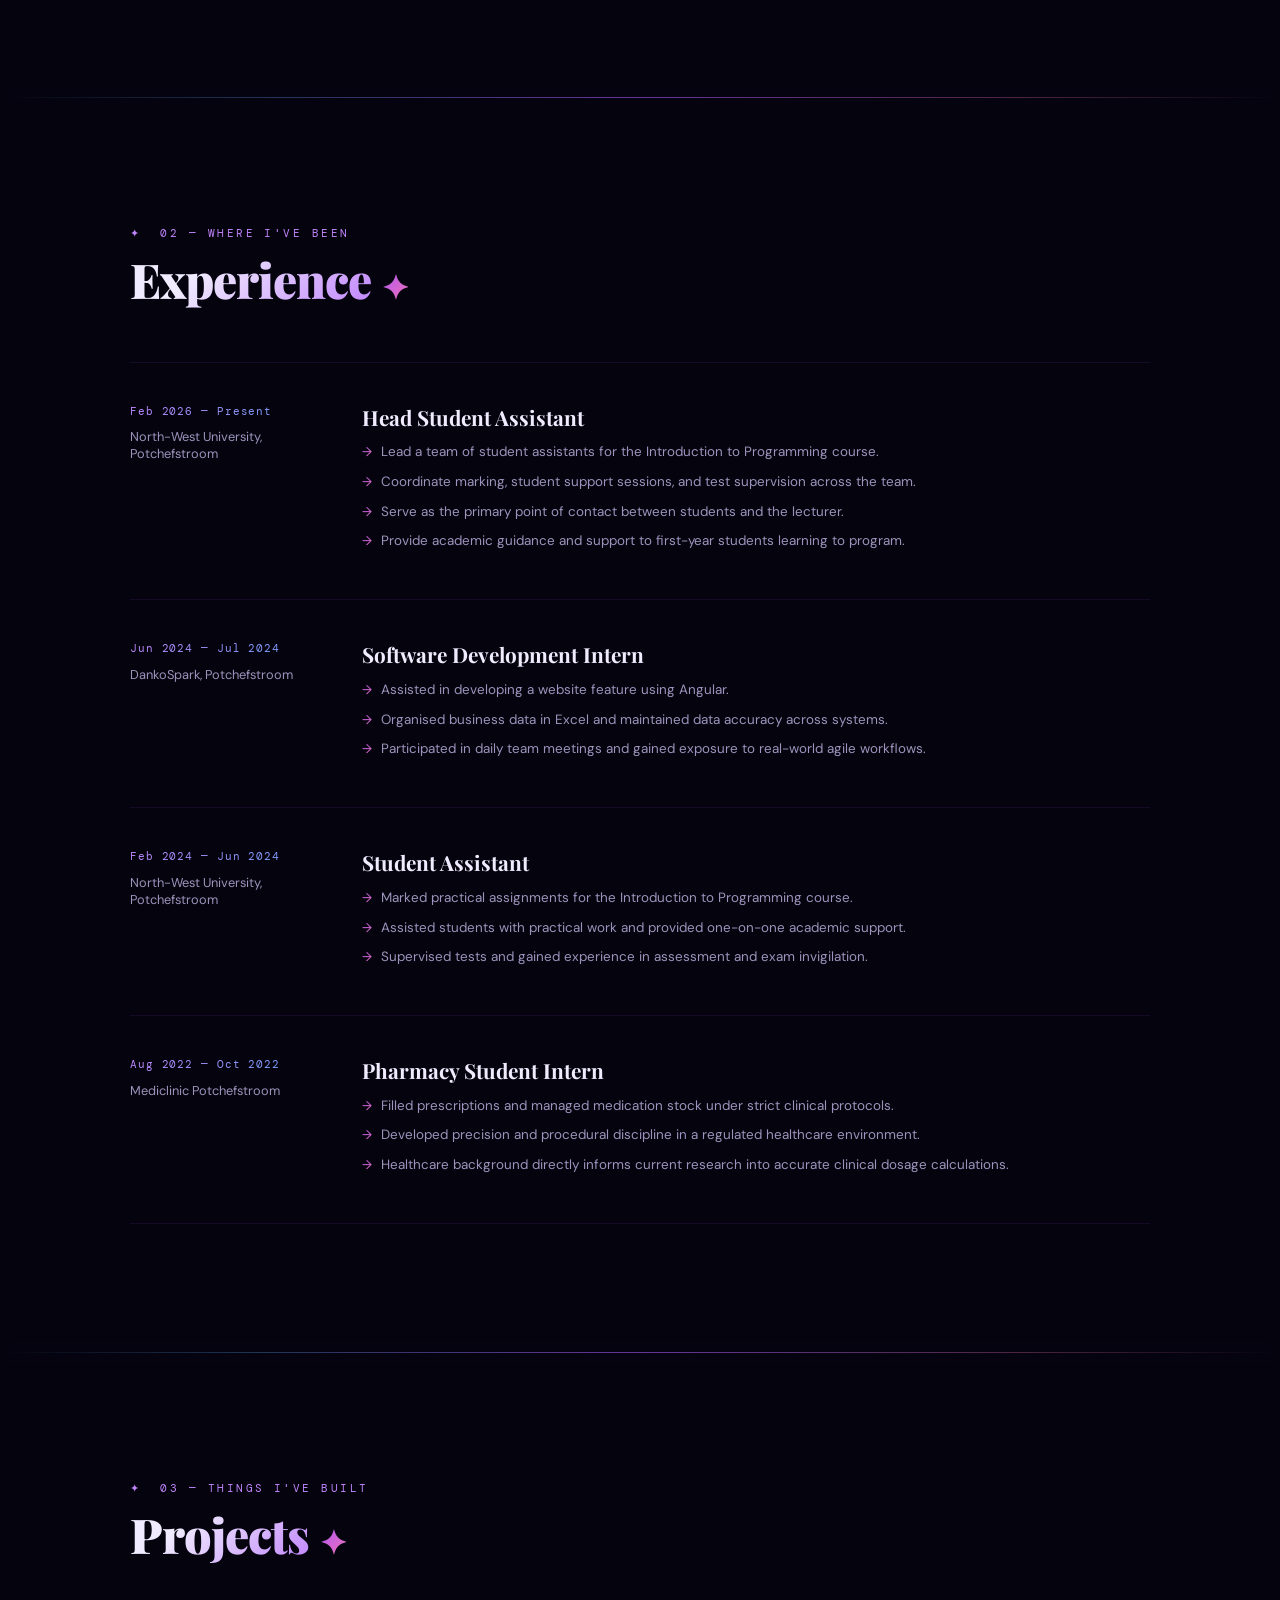
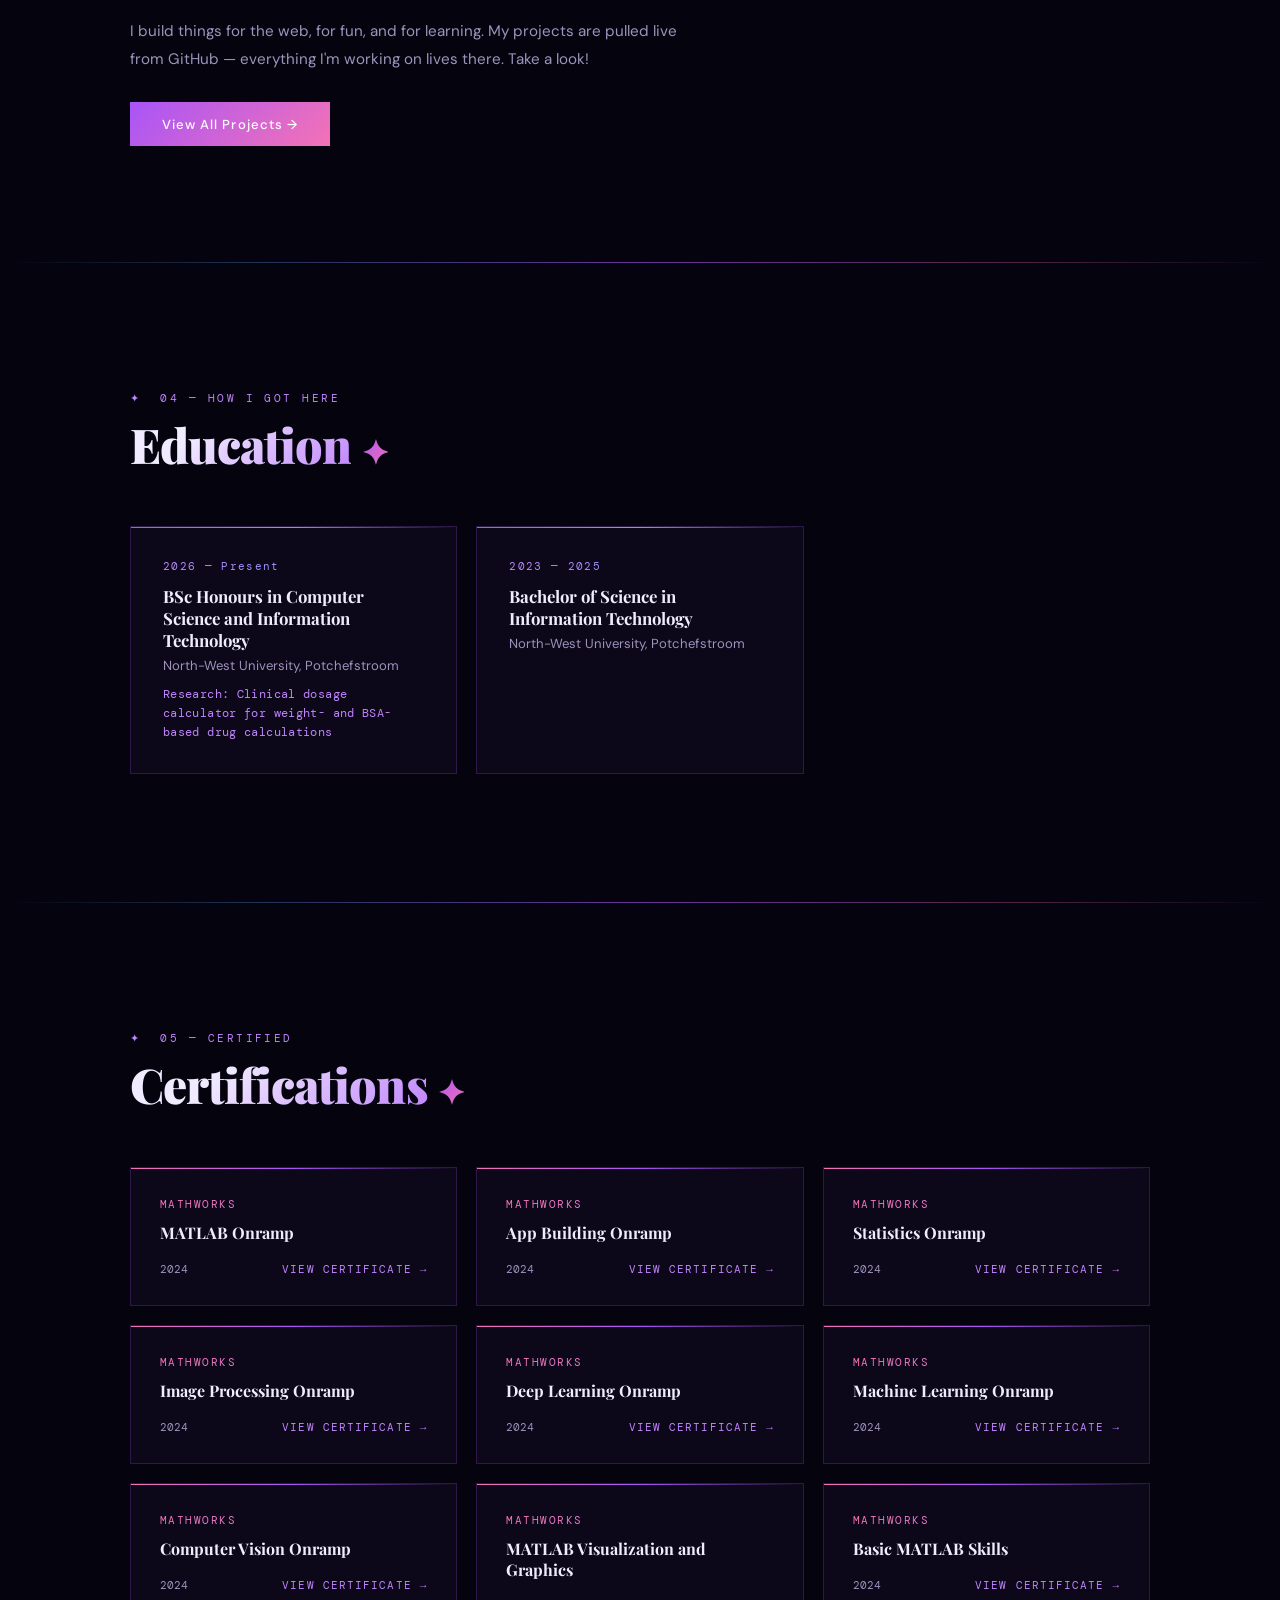
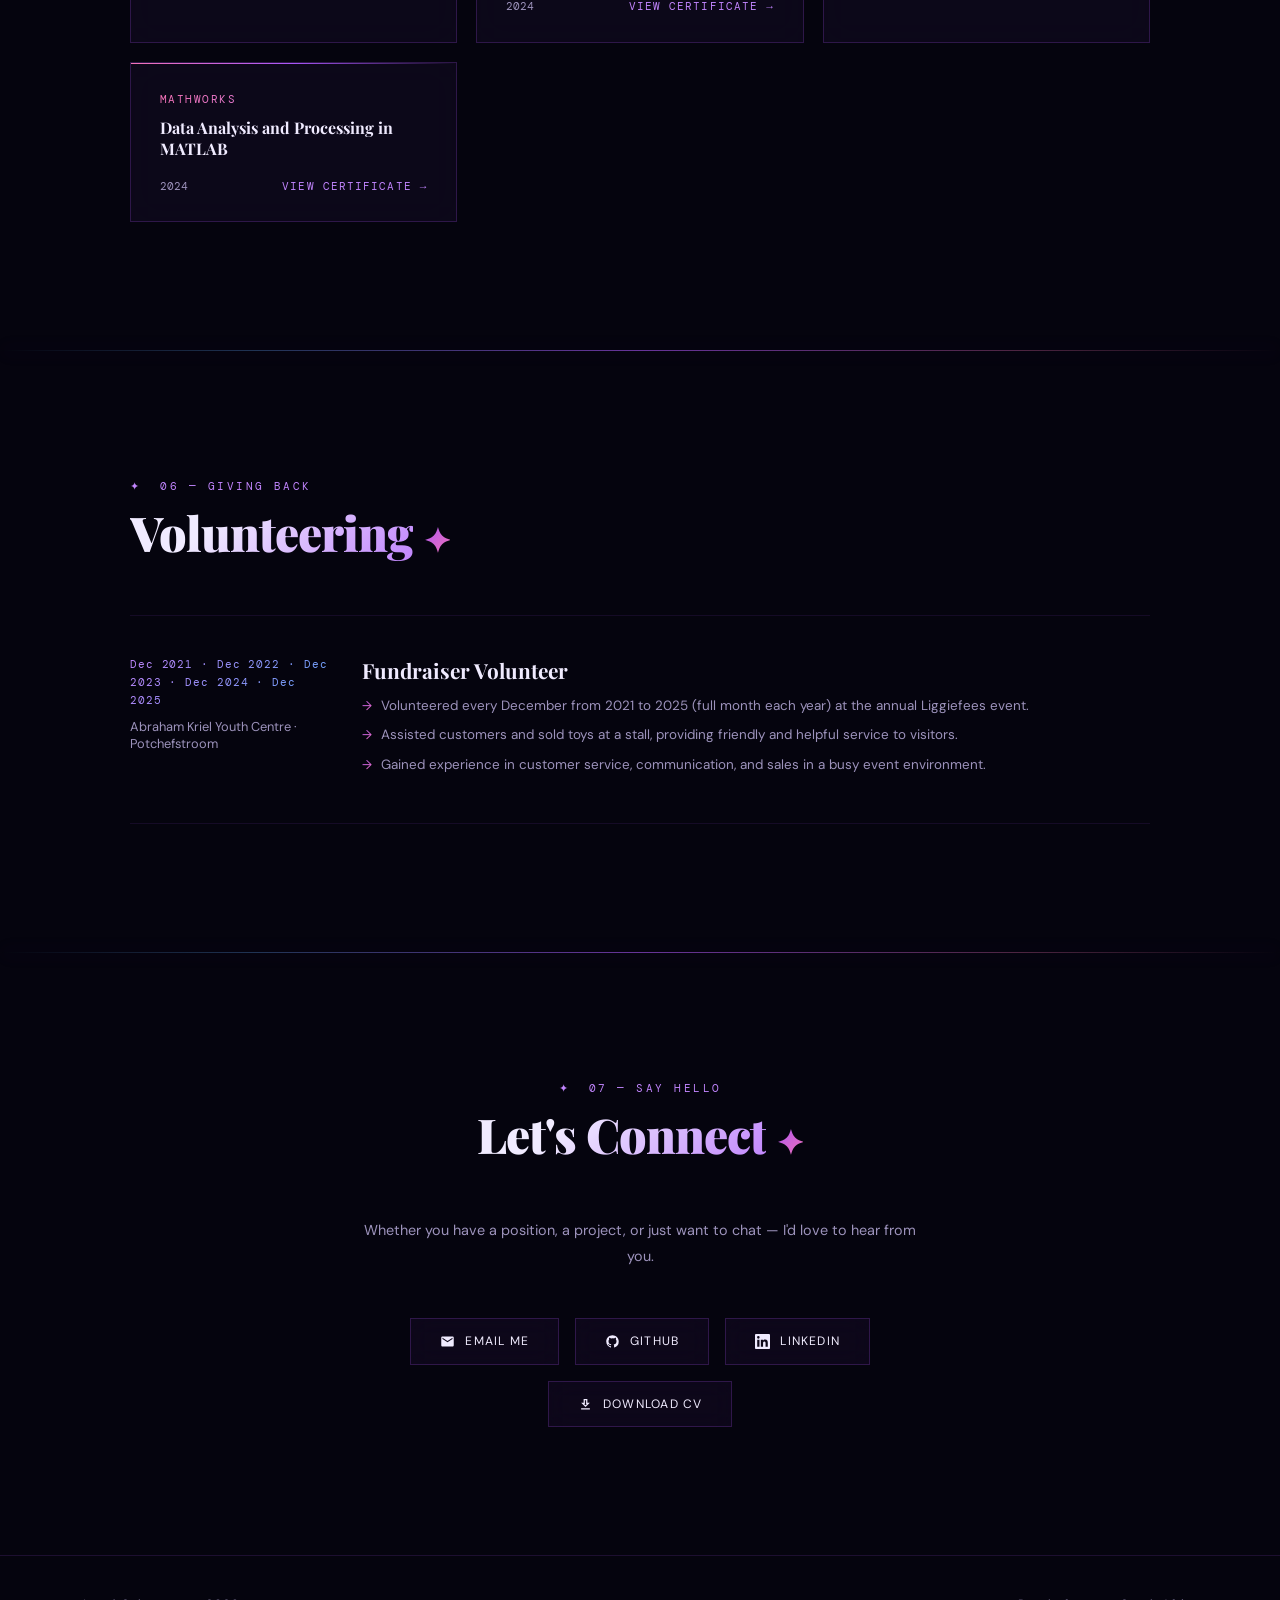
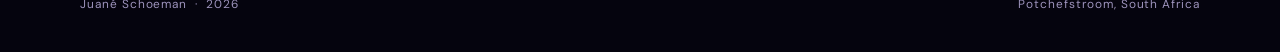
==== commit 779ca765: "Update index.html" ====
--- a/index.html
+++ b/index.html
@@ -1,156 +1,164 @@
-<!DOCTYPE html>
-<html lang="en">
-<head>
-  <meta charset="UTF-8"/>
-  <meta name="viewport" content="width=device-width, initial-scale=1.0"/>
-  <title>Juané Schoeman — Software Developer</title>
-  <link href="https://fonts.googleapis.com/css2?family=Playfair+Display:ital,wght@0,700;0,900;1,700&family=DM+Sans:wght@300;400;500&family=DM+Mono:wght@400;500&display=swap" rel="stylesheet"/>
-  <link rel="stylesheet" href="style.css"/>
-</head>
-<body>
-
-<canvas id="nebula-canvas"></canvas>
-<div id="cur-dot"></div>
-<div id="cur-ring"></div>
-
-<!-- NAV -->
-<nav>
-  <a class="nav-logo" href="#hero">Juané<span>.</span></a>
-  <ul class="nav-links">
-    <li><a href="#skills">Skills</a></li>
-    <li><a href="#experience">Experience</a></li>
-    <li><a href="projects.html">Projects</a></li>
-    <li><a href="#education">Education</a></li>
-    <li><a href="#certifications">Certifications</a></li>
-    <li><a href="#volunteering">Volunteering</a></li>
-    <li><a href="#contact">Contact</a></li>
-  </ul>
-</nav>
-
-<!-- HERO -->
-<div id="hero">
-  <div class="hero-inner">
-    <div class="hero-left">
-      <p class="hero-greeting" id="hero-greeting"></p>
-      <h1 class="hero-name" id="hero-name"></h1>
-      <p class="hero-title"><span id="typed"></span></p>
-      <p class="hero-bio" id="hero-bio"></p>
-      <div class="hero-cta">
-        <a href="projects.html" class="btn-fill">See My Work</a>
-        <a href="#contact" class="btn-ghost">Get In Touch</a>
-        <a href="Juane_Schoeman_CV.pdf" download class="btn-ghost">↓ Download CV</a>
-      </div>
-    </div>
-    <div class="hero-right">
-      <div class="hero-card">
-        <p class="card-label">✦ &nbsp;quick stats</p>
-        <div id="stats-list"></div>
-      </div>
-      <div class="hero-dots">
-        <span></span><span></span><span></span><span></span><span></span>
-        <span></span><span></span><span></span><span></span><span></span>
-        <span></span><span></span><span></span><span></span><span></span>
-        <span></span><span></span><span></span><span></span><span></span>
-        <span></span><span></span><span></span><span></span><span></span>
-      </div>
-    </div>
-  </div>
-</div>
-
-<div class="nebula-divider"></div>
-
-<!-- SKILLS -->
-<section id="skills" class="sec-reveal">
-  <p class="sec-eyebrow">✦ &nbsp;01 — what I work with</p>
-  <h2 class="sec-title"><span class="gradient-text">Skills</span><em class="title-star">✦</em></h2>
-  <div class="skills-grid" id="skills-grid"></div>
-</section>
-
-<div class="nebula-divider"></div>
-
-<!-- EXPERIENCE -->
-<section id="experience" class="sec-reveal">
-  <p class="sec-eyebrow">✦ &nbsp;02 — where I've been</p>
-  <h2 class="sec-title"><span class="gradient-text">Experience</span><em class="title-star">✦</em></h2>
-  <div class="exp-list" id="exp-list"></div>
-</section>
-
-<div class="nebula-divider"></div>
-
-<!-- PROJECTS TEASER -->
-<section id="projects" class="sec-reveal">
-  <p class="sec-eyebrow">✦ &nbsp;03 — things I've built</p>
-  <h2 class="sec-title"><span class="gradient-text">Projects</span><em class="title-star">✦</em></h2>
-  <p style="color:var(--muted); font-size:.95rem; line-height:1.85; max-width:560px; margin-bottom:2.5rem;">
-    I build things for the web, for fun, and for learning. My projects are pulled live from
-    GitHub — everything I'm working on lives there. Take a look!
-  </p>
-  <a href="projects.html" class="btn-fill">View All Projects →</a>
-</section>
-
-<div class="nebula-divider"></div>
-
-<!-- EDUCATION -->
-<section id="education" class="sec-reveal">
-  <p class="sec-eyebrow">✦ &nbsp;04 — how I got here</p>
-  <h2 class="sec-title"><span class="gradient-text">Education</span><em class="title-star">✦</em></h2>
-  <div class="edu-grid" id="edu-grid"></div>
-</section>
-
-<div class="nebula-divider"></div>
-
-<!-- CERTIFICATIONS -->
-<section id="certifications" class="sec-reveal">
-  <p class="sec-eyebrow">✦ &nbsp;05 — certified</p>
-  <h2 class="sec-title"><span class="gradient-text">Certifications</span><em class="title-star">✦</em></h2>
-  <div class="cert-grid" id="cert-grid"></div>
-</section>
-
-<div class="nebula-divider"></div>
-
-<!-- VOLUNTEERING -->
-<section id="volunteering" class="sec-reveal">
-  <p class="sec-eyebrow">✦ &nbsp;06 — giving back</p>
-  <h2 class="sec-title"><span class="gradient-text">Volunteering</span><em class="title-star">✦</em></h2>
-  <div class="exp-list" id="vol-list"></div>
-</section>
-
-<div class="nebula-divider"></div>
-
-<!-- CONTACT -->
-<section id="contact" class="sec-reveal">
-  <div class="contact-inner">
-    <p class="sec-eyebrow">✦ &nbsp;07 — say hello</p>
-    <h2 class="sec-title"><span class="gradient-text">Let's Connect</span><em class="title-star">✦</em></h2>
-    <p class="contact-sub">
-      Whether you have a position, a project, or just want to chat — I'd love to hear from you.
-    </p>
-    <div class="contact-grid">
-      <a id="contact-email" href="#" class="contact-btn">
-        <svg viewBox="0 0 24 24"><path d="M20 4H4c-1.1 0-2 .9-2 2v12c0 1.1.9 2 2 2h16c1.1 0 2-.9 2-2V6c0-1.1-.9-2-2-2zm0 4l-8 5-8-5V6l8 5 8-5v2z"/></svg>
-        Email Me
-      </a>
-      <a id="contact-github" href="#" target="_blank" class="contact-btn">
-        <svg viewBox="0 0 24 24"><path d="M12 2C6.48 2 2 6.48 2 12c0 4.42 2.87 8.17 6.84 9.5.5.09.68-.22.68-.48v-1.7c-2.78.6-3.37-1.34-3.37-1.34-.45-1.16-1.1-1.47-1.1-1.47-.9-.62.07-.6.07-.6 1 .07 1.53 1.03 1.53 1.03.89 1.52 2.34 1.08 2.91.83.09-.65.35-1.08.63-1.33-2.22-.25-4.55-1.11-4.55-4.94 0-1.09.39-1.98 1.03-2.68-.1-.25-.45-1.27.1-2.64 0 0 .84-.27 2.75 1.02A9.56 9.56 0 0 1 12 6.8c.85 0 1.71.11 2.51.33 1.91-1.29 2.75-1.02 2.75-1.02.55 1.37.2 2.39.1 2.64.64.7 1.03 1.59 1.03 2.68 0 3.84-2.34 4.69-4.57 4.93.36.31.68.92.68 1.85v2.74c0 .27.18.58.69.48A10.01 10.01 0 0 0 22 12c0-5.52-4.48-10-10-10z"/></svg>
-        GitHub
-      </a>
-      <a id="contact-linkedin" href="#" target="_blank" class="contact-btn">
-        <svg viewBox="0 0 24 24"><path d="M20.45 20.45h-3.56v-5.57c0-1.33-.03-3.04-1.85-3.04-1.85 0-2.13 1.45-2.13 2.94v5.67H9.35V9h3.42v1.56h.05c.48-.91 1.64-1.86 3.37-1.86 3.6 0 4.27 2.37 4.27 5.46v6.29zM5.34 7.43a2.07 2.07 0 1 1 0-4.14 2.07 2.07 0 0 1 0 4.14zm1.78 13.02H3.56V9h3.56v11.45zM22.22 0H1.77C.79 0 0 .77 0 1.72v20.56C0 23.23.79 24 1.77 24h20.45C23.21 24 24 23.23 24 22.28V1.72C24 .77 23.21 0 22.22 0z"/></svg>
-        LinkedIn
-      </a>
-      <a href="Juane_Schoeman_CV.pdf" download class="contact-btn">
-        <svg viewBox="0 0 24 24"><path d="M19 9h-4V3H9v6H5l7 7 7-7zm-8 2V5h2v6h1.17L12 13.17 9.83 11H11zm-6 7h14v2H5z"/></svg>
-        Download CV
-      </a>
-    </div>
-  </div>
-</section>
-
-<footer>
-  <span>Juané Schoeman &nbsp;·&nbsp; <span id="yr"></span></span>
-  <span>Potchefstroom, South Africa</span>
-</footer>
-
-<script src="script.js"></script>
-</body>
+<!DOCTYPE html>
+<html lang="en">
+<head>
+  <meta charset="UTF-8"/>
+  <meta name="viewport" content="width=device-width, initial-scale=1.0"/>
+  <title>Juané Schoeman | Virtual CV</title>
+  <meta name="description" content="Honours CS Student · Python &amp; SQL Developer · NWU"/>
+  <meta property="og:title" content="Juané Schoeman | Virtual CV"/>
+  <meta property="og:description" content="Honours CS Student · Python &amp; SQL Developer · NWU"/>
+  <meta property="og:type" content="website"/>
+  <meta property="og:url" content="https://juaneschoeman.github.io/Virtual-CV/"/>
+  <meta name="twitter:card" content="summary"/>
+  <meta name="twitter:title" content="Juané Schoeman | Virtual CV"/>
+  <meta name="twitter:description" content="Honours CS Student · Python &amp; SQL Developer · NWU"/>
+  <link href="https://fonts.googleapis.com/css2?family=Playfair+Display:ital,wght@0,700;0,900;1,700&family=DM+Sans:wght@300;400;500&family=DM+Mono:wght@400;500&display=swap" rel="stylesheet"/>
+  <link rel="stylesheet" href="style.css"/>
+</head>
+<body>
+
+<canvas id="nebula-canvas"></canvas>
+<div id="cur-dot"></div>
+<div id="cur-ring"></div>
+
+<!-- NAV -->
+<nav>
+  <a class="nav-logo" href="#hero">Juané<span>.</span></a>
+  <ul class="nav-links">
+    <li><a href="#skills">Skills</a></li>
+    <li><a href="#experience">Experience</a></li>
+    <li><a href="projects.html">Projects</a></li>
+    <li><a href="#education">Education</a></li>
+    <li><a href="#certifications">Certifications</a></li>
+    <li><a href="#volunteering">Volunteering</a></li>
+    <li><a href="#contact">Contact</a></li>
+  </ul>
+</nav>
+
+<!-- HERO -->
+<div id="hero">
+  <div class="hero-inner">
+    <div class="hero-left">
+      <p class="hero-greeting" id="hero-greeting"></p>
+      <h1 class="hero-name" id="hero-name"></h1>
+      <p class="hero-title"><span id="typed"></span></p>
+      <p class="hero-bio" id="hero-bio"></p>
+      <div class="hero-cta">
+        <a href="projects.html" class="btn-fill">See My Work</a>
+        <a href="#contact" class="btn-ghost">Get In Touch</a>
+        <a href="Juane_Schoeman_CV.pdf" download class="btn-ghost">↓ Download CV</a>
+      </div>
+    </div>
+    <div class="hero-right">
+      <div class="hero-card">
+        <p class="card-label">✦ &nbsp;quick stats</p>
+        <div id="stats-list"></div>
+      </div>
+      <div class="hero-dots">
+        <span></span><span></span><span></span><span></span><span></span>
+        <span></span><span></span><span></span><span></span><span></span>
+        <span></span><span></span><span></span><span></span><span></span>
+        <span></span><span></span><span></span><span></span><span></span>
+        <span></span><span></span><span></span><span></span><span></span>
+      </div>
+    </div>
+  </div>
+</div>
+
+<div class="nebula-divider"></div>
+
+<!-- SKILLS -->
+<section id="skills" class="sec-reveal">
+  <p class="sec-eyebrow">✦ &nbsp;01 — what I work with</p>
+  <h2 class="sec-title"><span class="gradient-text">Skills</span><em class="title-star">✦</em></h2>
+  <div class="skills-grid" id="skills-grid"></div>
+</section>
+
+<div class="nebula-divider"></div>
+
+<!-- EXPERIENCE -->
+<section id="experience" class="sec-reveal">
+  <p class="sec-eyebrow">✦ &nbsp;02 — where I've been</p>
+  <h2 class="sec-title"><span class="gradient-text">Experience</span><em class="title-star">✦</em></h2>
+  <div class="exp-list" id="exp-list"></div>
+</section>
+
+<div class="nebula-divider"></div>
+
+<!-- PROJECTS TEASER -->
+<section id="projects" class="sec-reveal">
+  <p class="sec-eyebrow">✦ &nbsp;03 — things I've built</p>
+  <h2 class="sec-title"><span class="gradient-text">Projects</span><em class="title-star">✦</em></h2>
+  <p style="color:var(--muted); font-size:.95rem; line-height:1.85; max-width:560px; margin-bottom:2.5rem;">
+    I build things for the web, for fun, and for learning. My projects are pulled live from
+    GitHub — everything I'm working on lives there. Take a look!
+  </p>
+  <a href="projects.html" class="btn-fill">View All Projects →</a>
+</section>
+
+<div class="nebula-divider"></div>
+
+<!-- EDUCATION -->
+<section id="education" class="sec-reveal">
+  <p class="sec-eyebrow">✦ &nbsp;04 — how I got here</p>
+  <h2 class="sec-title"><span class="gradient-text">Education</span><em class="title-star">✦</em></h2>
+  <div class="edu-grid" id="edu-grid"></div>
+</section>
+
+<div class="nebula-divider"></div>
+
+<!-- CERTIFICATIONS -->
+<section id="certifications" class="sec-reveal">
+  <p class="sec-eyebrow">✦ &nbsp;05 — certified</p>
+  <h2 class="sec-title"><span class="gradient-text">Certifications</span><em class="title-star">✦</em></h2>
+  <div class="cert-grid" id="cert-grid"></div>
+</section>
+
+<div class="nebula-divider"></div>
+
+<!-- VOLUNTEERING -->
+<section id="volunteering" class="sec-reveal">
+  <p class="sec-eyebrow">✦ &nbsp;06 — giving back</p>
+  <h2 class="sec-title"><span class="gradient-text">Volunteering</span><em class="title-star">✦</em></h2>
+  <div class="exp-list" id="vol-list"></div>
+</section>
+
+<div class="nebula-divider"></div>
+
+<!-- CONTACT -->
+<section id="contact" class="sec-reveal">
+  <div class="contact-inner">
+    <p class="sec-eyebrow">✦ &nbsp;07 — say hello</p>
+    <h2 class="sec-title"><span class="gradient-text">Let's Connect</span><em class="title-star">✦</em></h2>
+    <p class="contact-sub">
+      Whether you have a position, a project, or just want to chat — I'd love to hear from you.
+    </p>
+    <div class="contact-grid">
+      <a id="contact-email" href="#" class="contact-btn">
+        <svg viewBox="0 0 24 24"><path d="M20 4H4c-1.1 0-2 .9-2 2v12c0 1.1.9 2 2 2h16c1.1 0 2-.9 2-2V6c0-1.1-.9-2-2-2zm0 4l-8 5-8-5V6l8 5 8-5v2z"/></svg>
+        Email Me
+      </a>
+      <a id="contact-github" href="#" target="_blank" class="contact-btn">
+        <svg viewBox="0 0 24 24"><path d="M12 2C6.48 2 2 6.48 2 12c0 4.42 2.87 8.17 6.84 9.5.5.09.68-.22.68-.48v-1.7c-2.78.6-3.37-1.34-3.37-1.34-.45-1.16-1.1-1.47-1.1-1.47-.9-.62.07-.6.07-.6 1 .07 1.53 1.03 1.53 1.03.89 1.52 2.34 1.08 2.91.83.09-.65.35-1.08.63-1.33-2.22-.25-4.55-1.11-4.55-4.94 0-1.09.39-1.98 1.03-2.68-.1-.25-.45-1.27.1-2.64 0 0 .84-.27 2.75 1.02A9.56 9.56 0 0 1 12 6.8c.85 0 1.71.11 2.51.33 1.91-1.29 2.75-1.02 2.75-1.02.55 1.37.2 2.39.1 2.64.64.7 1.03 1.59 1.03 2.68 0 3.84-2.34 4.69-4.57 4.93.36.31.68.92.68 1.85v2.74c0 .27.18.58.69.48A10.01 10.01 0 0 0 22 12c0-5.52-4.48-10-10-10z"/></svg>
+        GitHub
+      </a>
+      <a id="contact-linkedin" href="#" target="_blank" class="contact-btn">
+        <svg viewBox="0 0 24 24"><path d="M20.45 20.45h-3.56v-5.57c0-1.33-.03-3.04-1.85-3.04-1.85 0-2.13 1.45-2.13 2.94v5.67H9.35V9h3.42v1.56h.05c.48-.91 1.64-1.86 3.37-1.86 3.6 0 4.27 2.37 4.27 5.46v6.29zM5.34 7.43a2.07 2.07 0 1 1 0-4.14 2.07 2.07 0 0 1 0 4.14zm1.78 13.02H3.56V9h3.56v11.45zM22.22 0H1.77C.79 0 0 .77 0 1.72v20.56C0 23.23.79 24 1.77 24h20.45C23.21 24 24 23.23 24 22.28V1.72C24 .77 23.21 0 22.22 0z"/></svg>
+        LinkedIn
+      </a>
+      <a href="Juane_Schoeman_CV.pdf" download class="contact-btn">
+        <svg viewBox="0 0 24 24"><path d="M19 9h-4V3H9v6H5l7 7 7-7zm-8 2V5h2v6h1.17L12 13.17 9.83 11H11zm-6 7h14v2H5z"/></svg>
+        Download CV
+      </a>
+    </div>
+  </div>
+</section>
+
+<footer>
+  <span>Juané Schoeman &nbsp;·&nbsp; <span id="yr"></span></span>
+  <span>Potchefstroom, South Africa</span>
+</footer>
+
+<script src="script.js"></script>
+</body>
 </html>
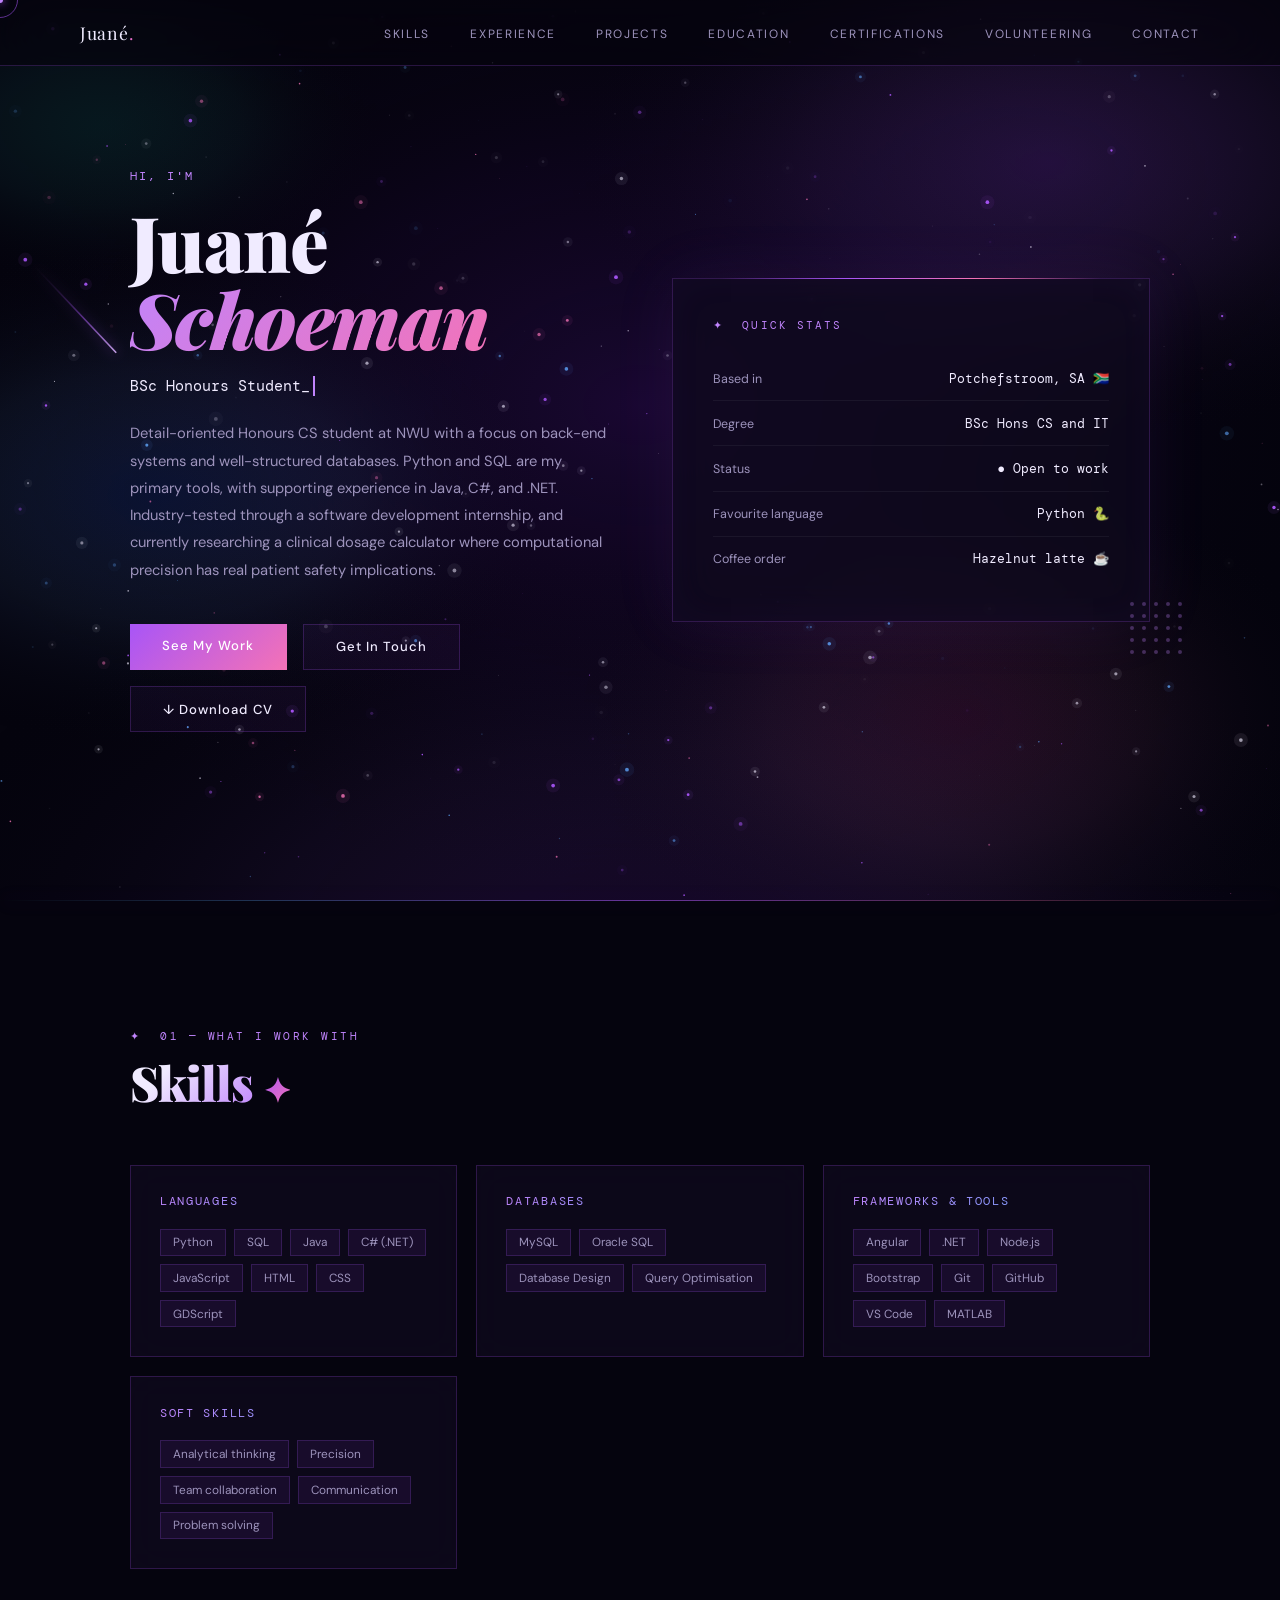
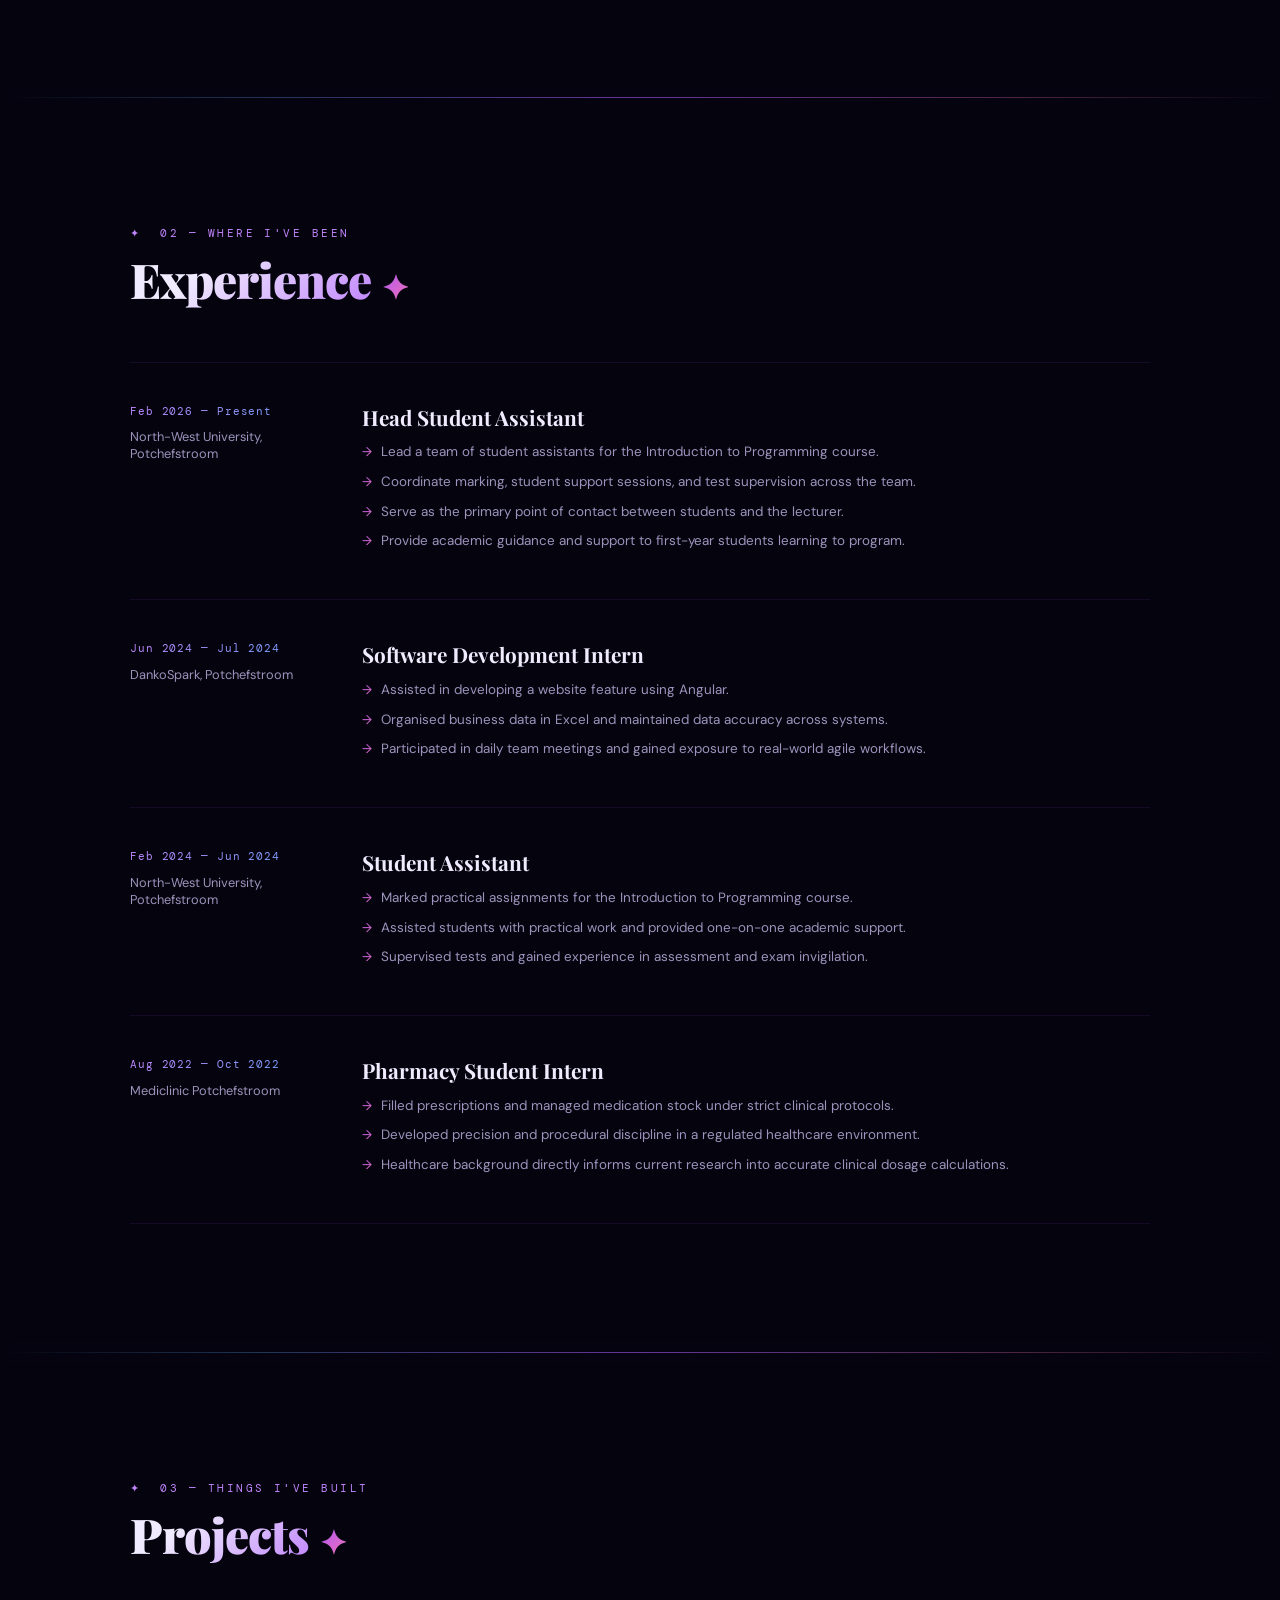
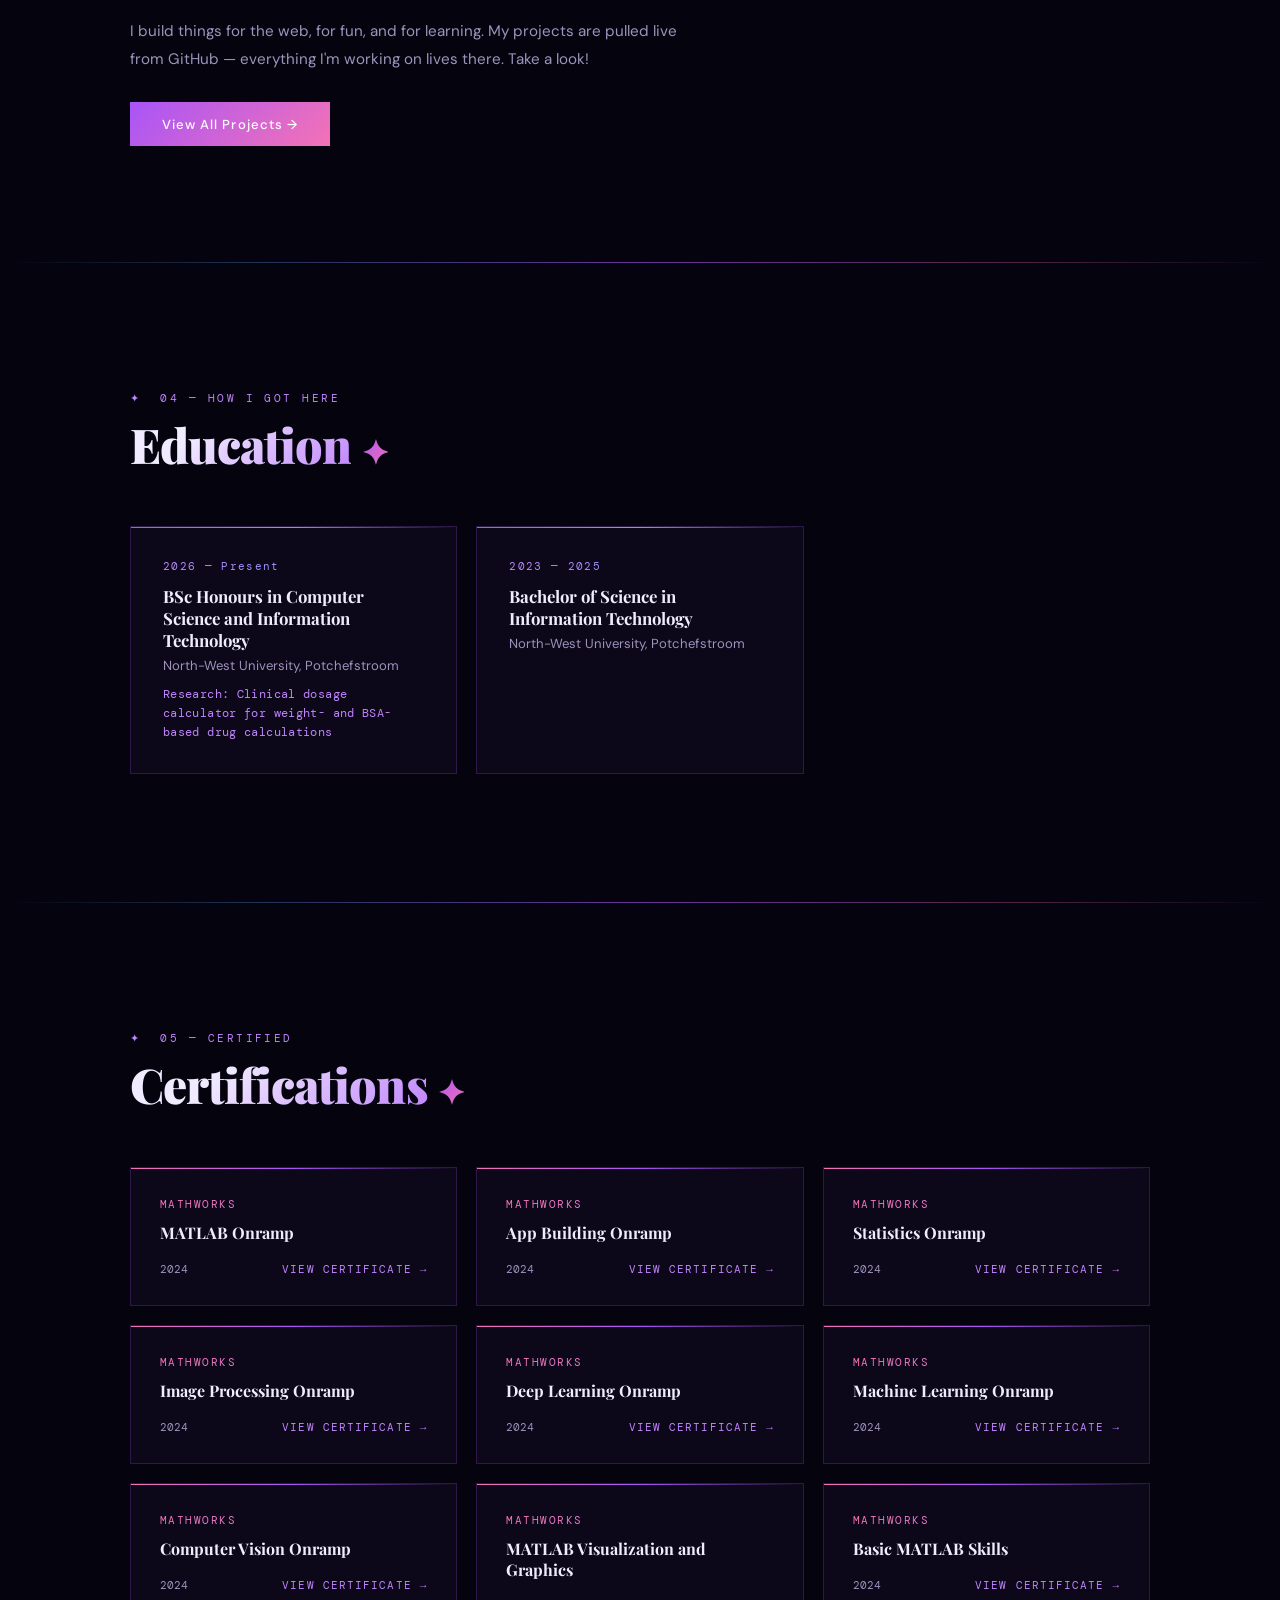
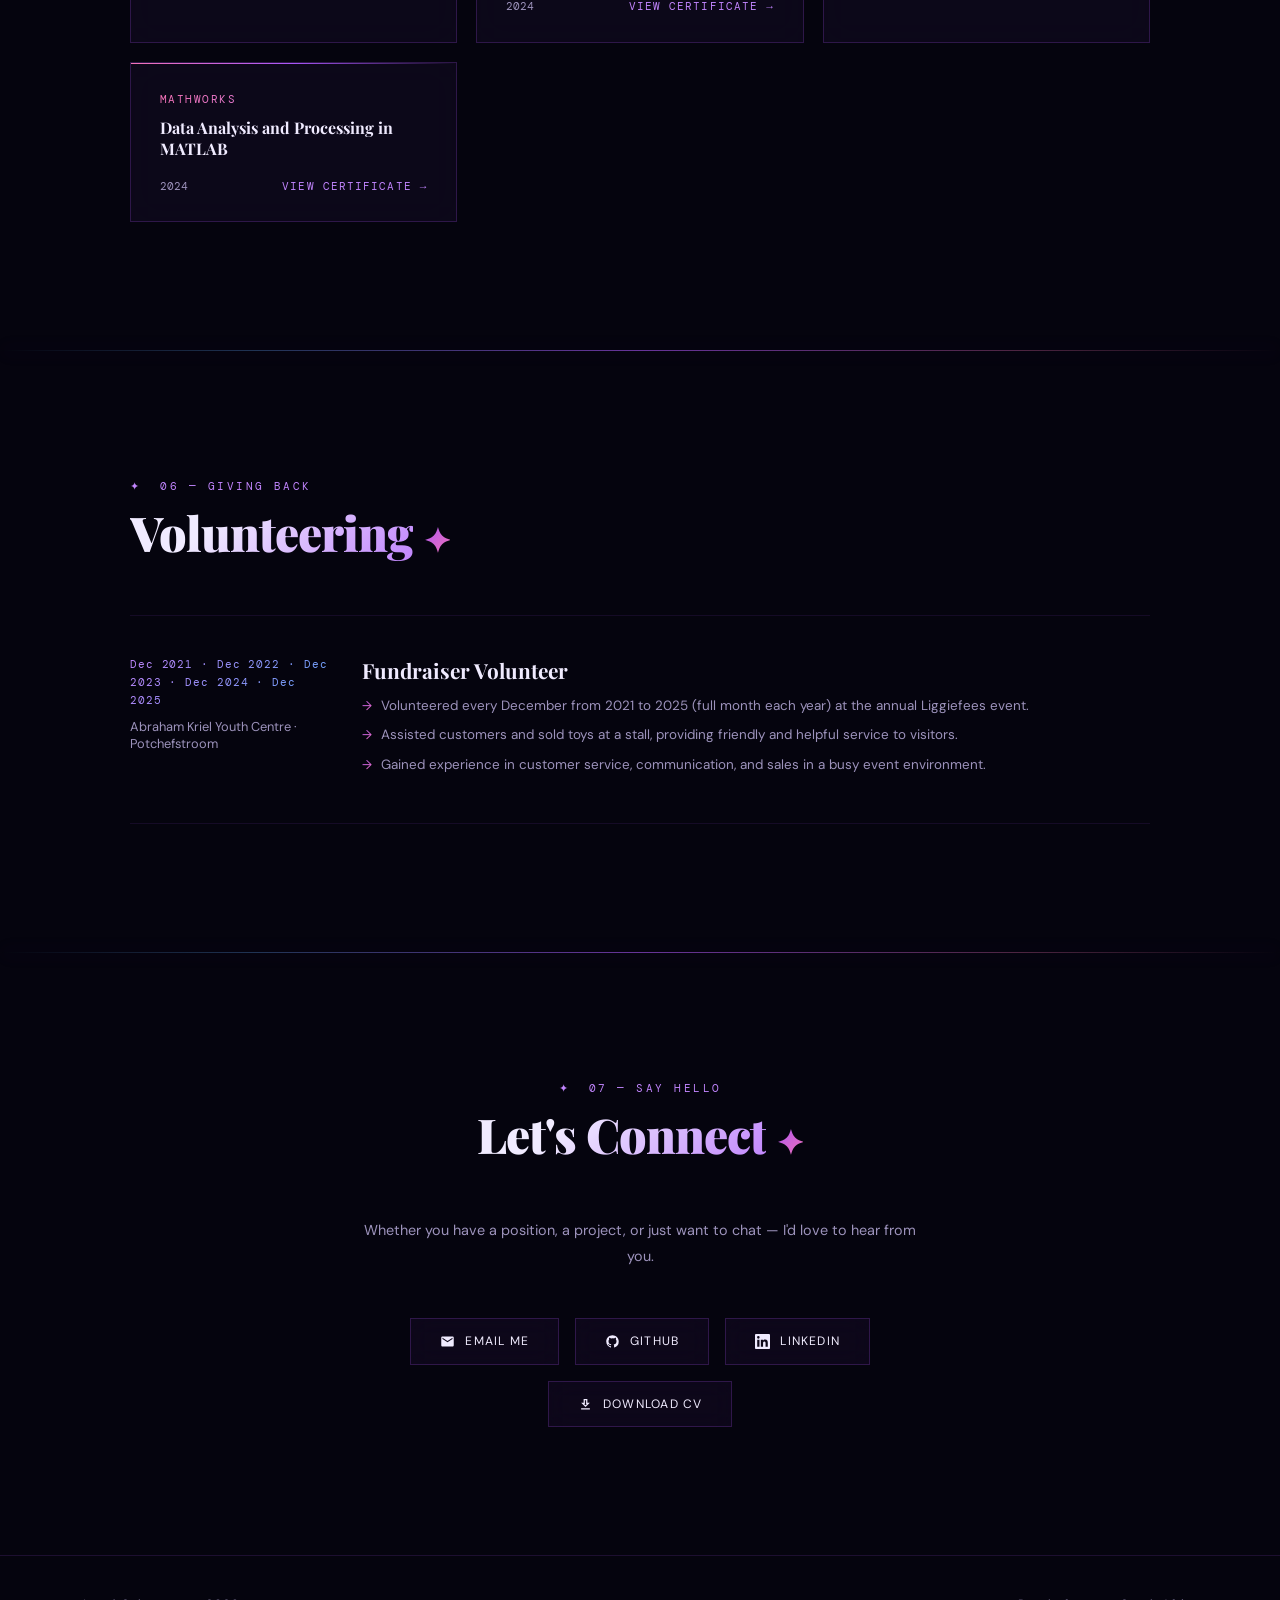
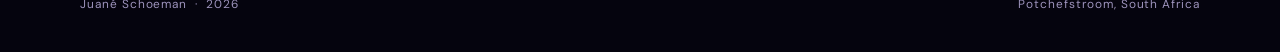
==== commit ccb75193: "Update title and meta tags in index.html" ====
--- a/index.html
+++ b/index.html
@@ -3,14 +3,14 @@
 <head>
   <meta charset="UTF-8"/>
   <meta name="viewport" content="width=device-width, initial-scale=1.0"/>
-  <title>Juané Schoeman | Virtual CV</title>
-  <meta name="description" content="Honours CS Student · Python &amp; SQL Developer · NWU"/>
-  <meta property="og:title" content="Juané Schoeman | Virtual CV"/>
-  <meta property="og:description" content="Honours CS Student · Python &amp; SQL Developer · NWU"/>
-  <meta property="og:type" content="website"/>
-  <meta property="og:url" content="https://juaneschoeman.github.io/Virtual-CV/"/>
-  <meta name="twitter:card" content="summary"/>
-  <meta name="twitter:title" content="Juané Schoeman | Virtual CV"/>
+  <title>Juané Schoeman's Virtual CV</title>
+  <meta name="description" content="Honours CS Student · Python &amp; SQL Developer · NWU"/>
+  <meta property="og:title" content="Juané Schoeman's Virtual CV"/>
+  <meta property="og:description" content="Honours CS Student · Python &amp; SQL Developer · NWU"/>
+  <meta property="og:type" content="website"/>
+  <meta property="og:url" content="https://juaneschoeman.github.io/Virtual-CV/"/>
+  <meta name="twitter:card" content="summary"/>
+  <meta name="twitter:title" content="Juané Schoeman's Virtual CV"/>
   <meta name="twitter:description" content="Honours CS Student · Python &amp; SQL Developer · NWU"/>
   <link href="https://fonts.googleapis.com/css2?family=Playfair+Display:ital,wght@0,700;0,900;1,700&family=DM+Sans:wght@300;400;500&family=DM+Mono:wght@400;500&display=swap" rel="stylesheet"/>
   <link rel="stylesheet" href="style.css"/>
@@ -161,4 +161,4 @@
 
 <script src="script.js"></script>
 </body>
-</html>+</html>
